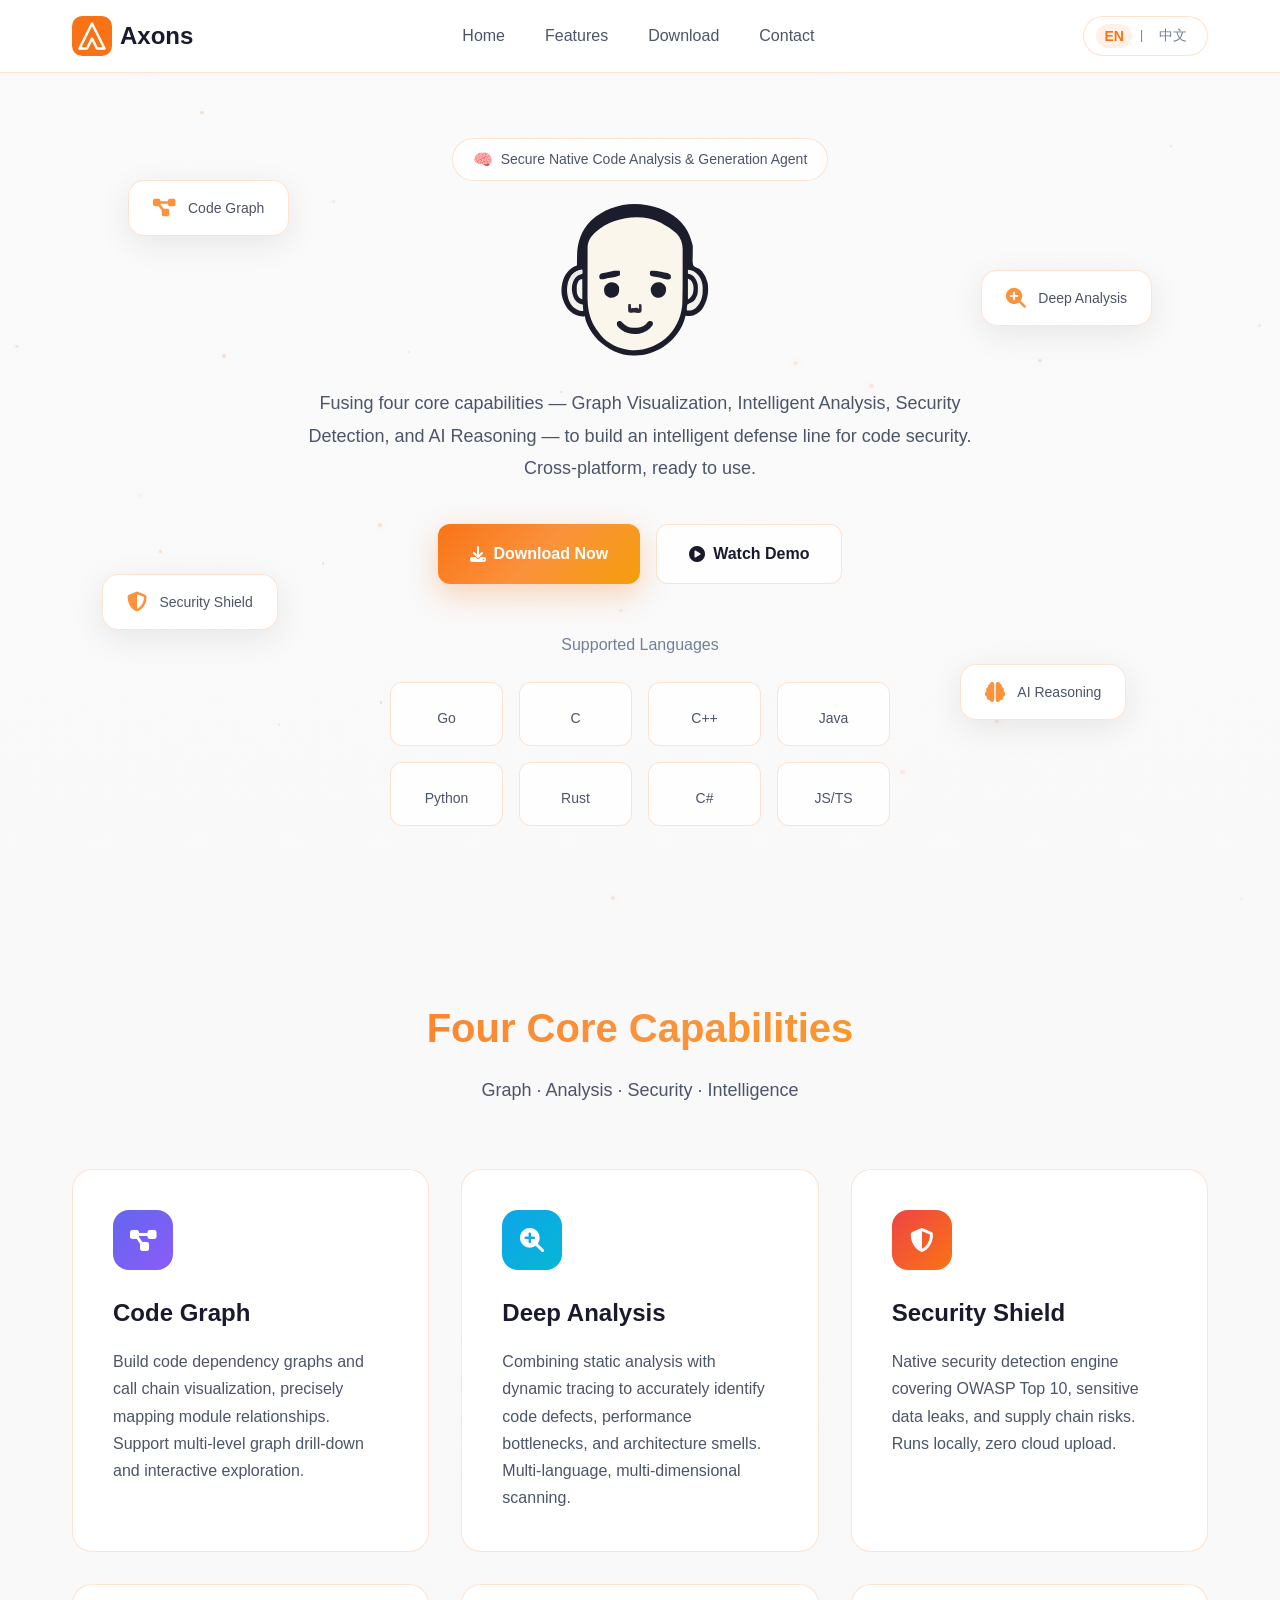
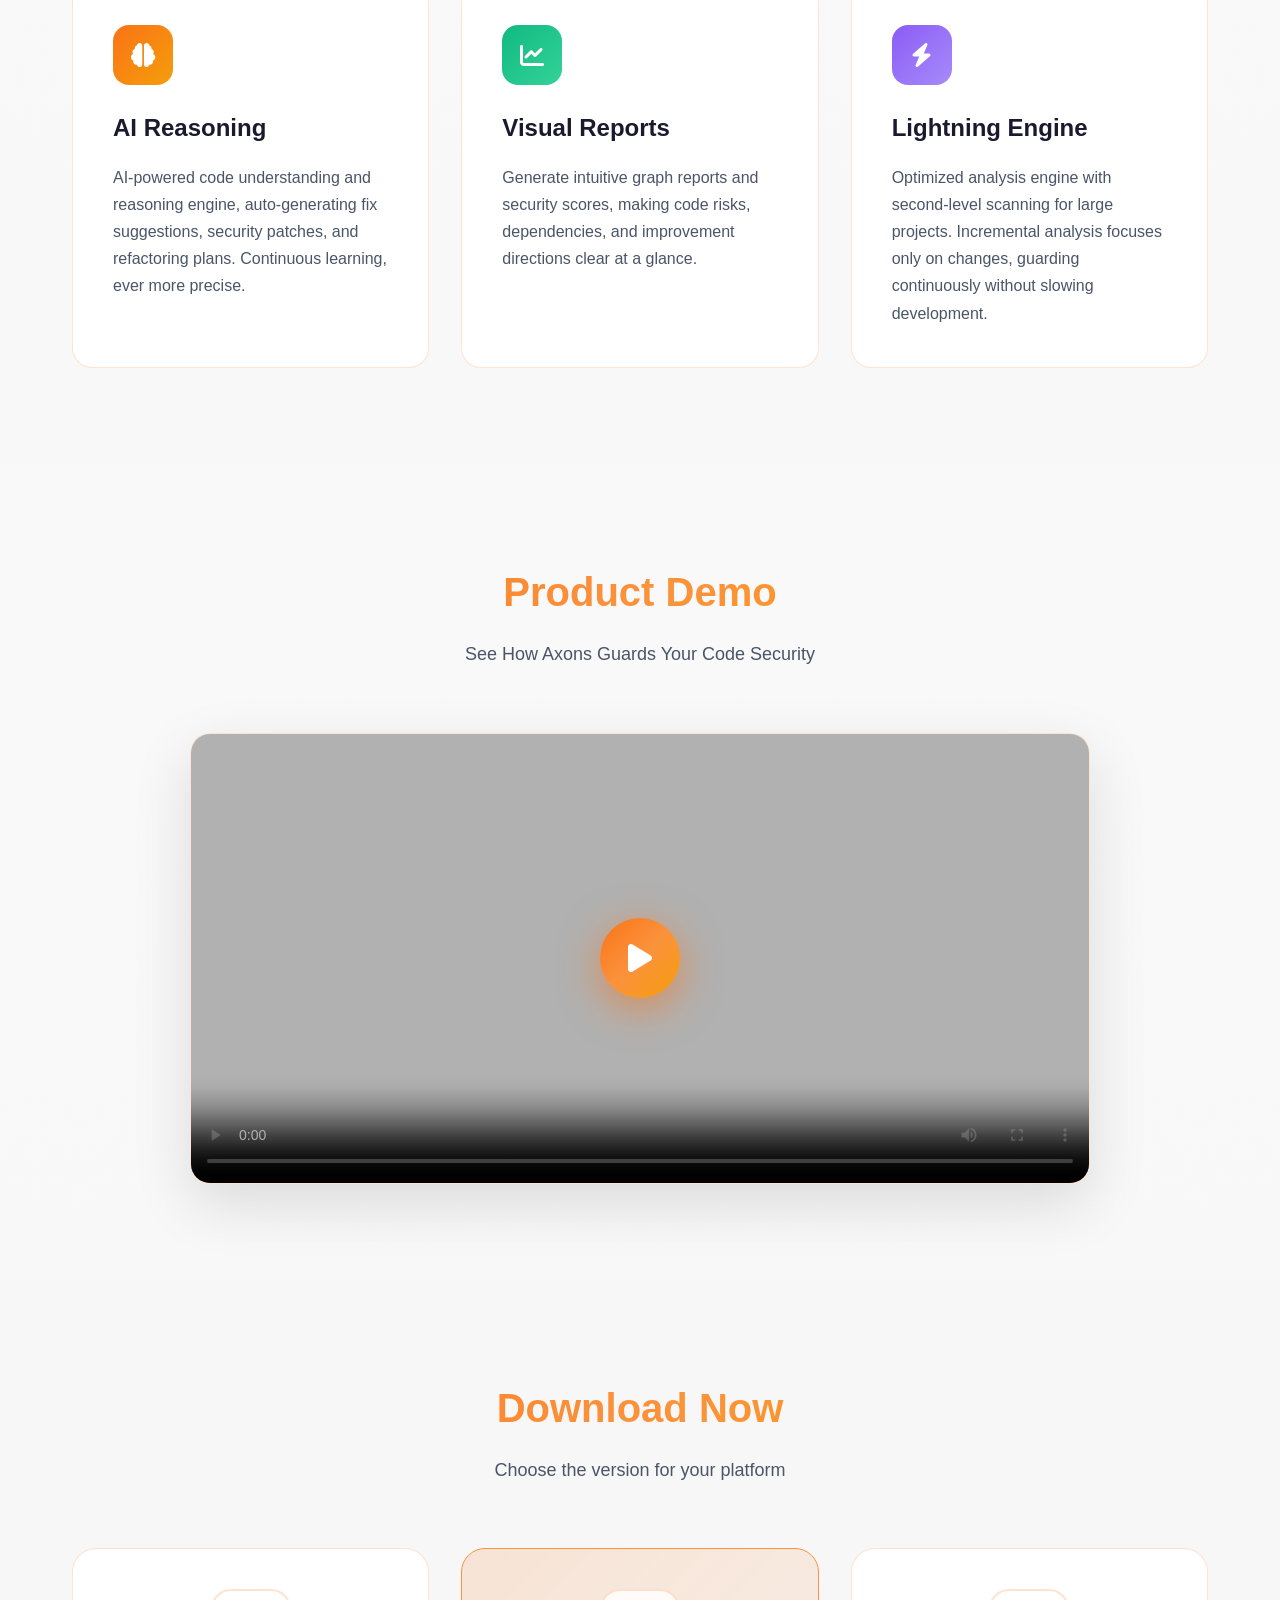
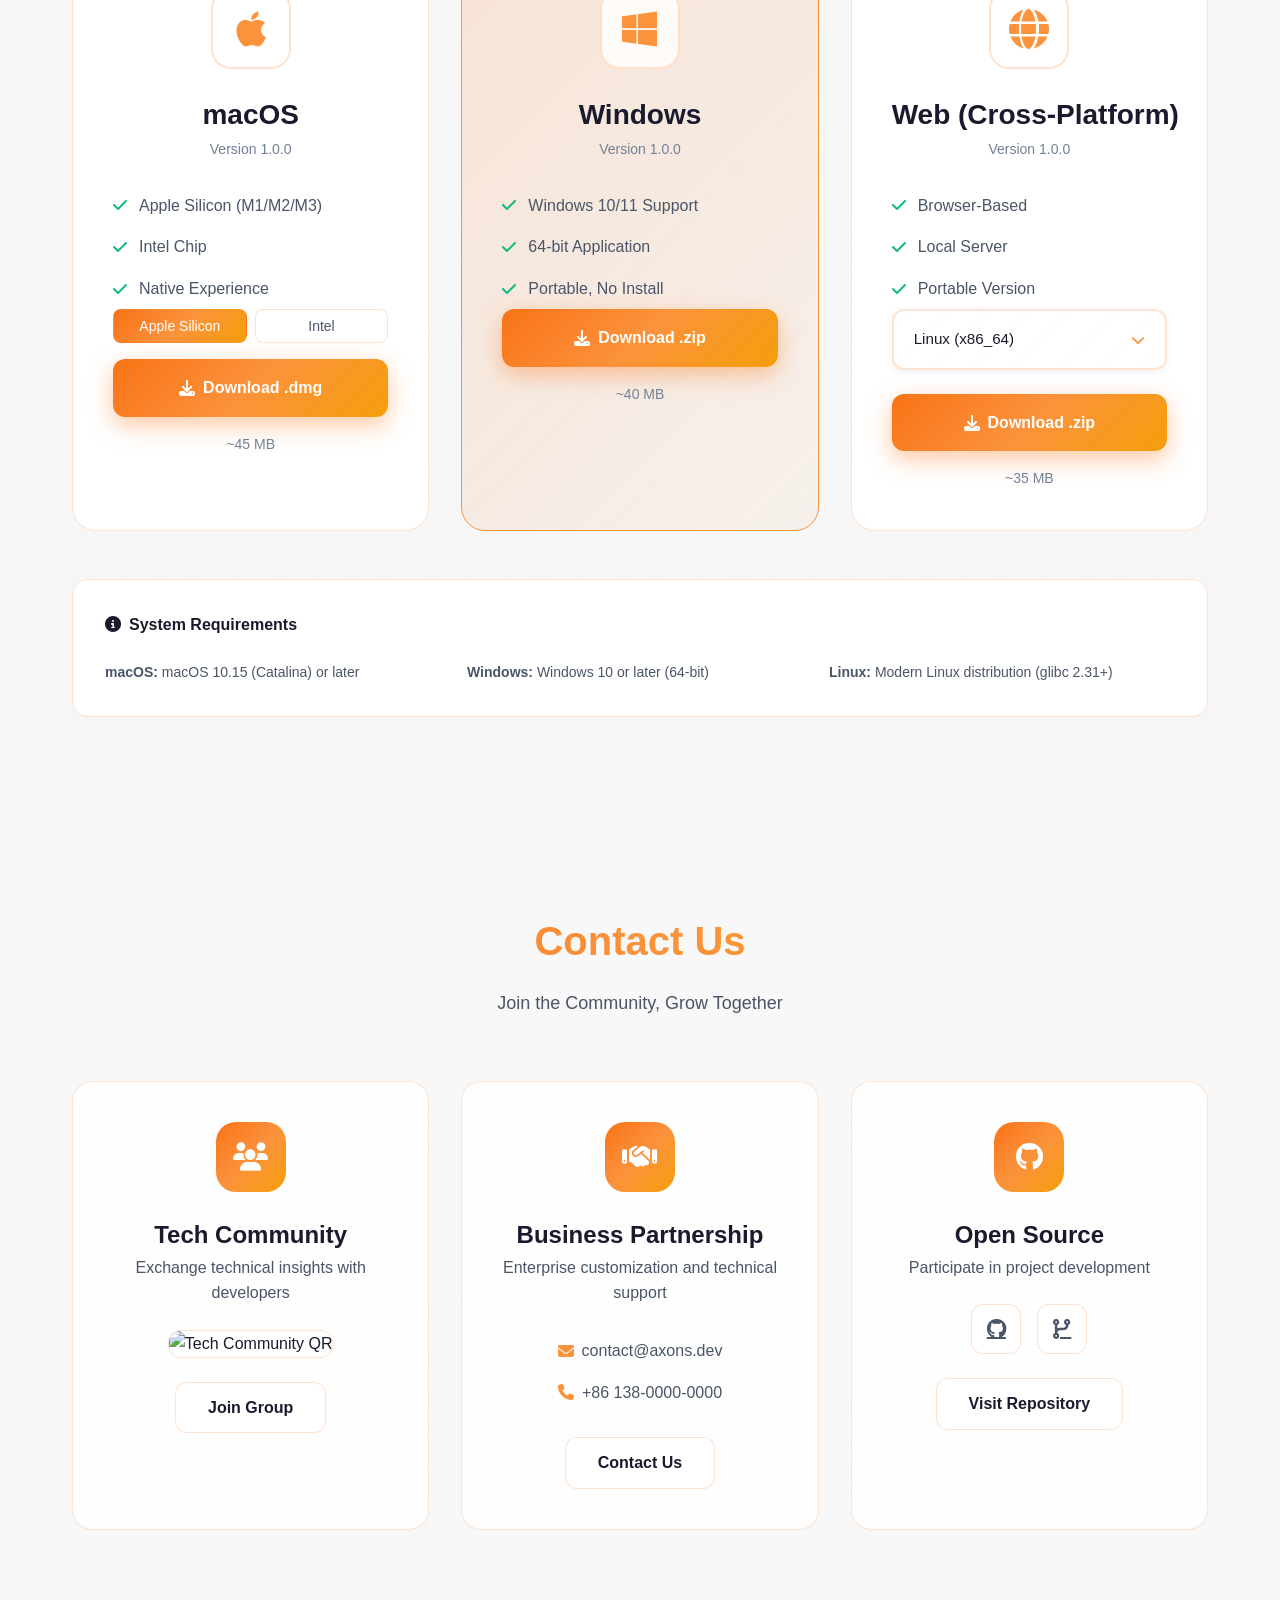
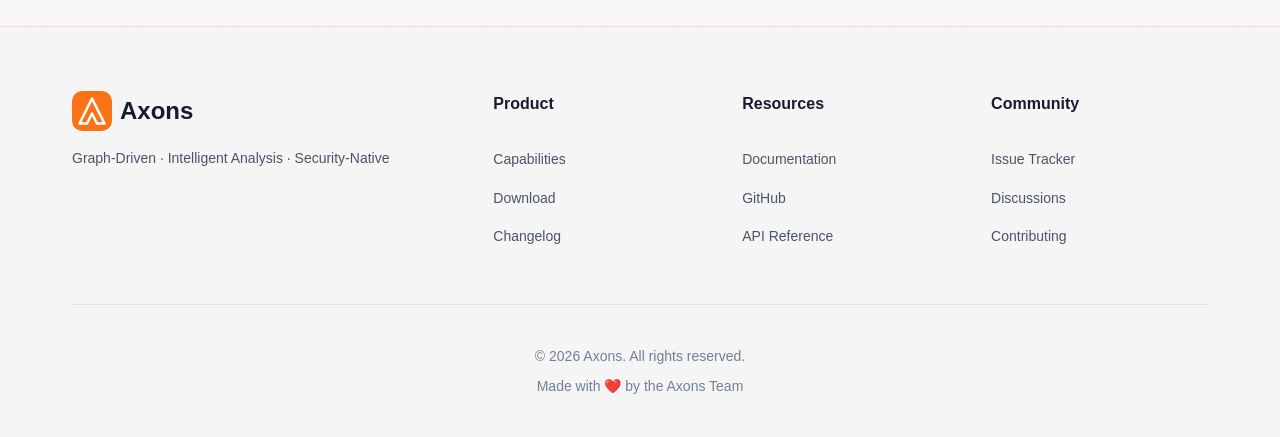
==== index.html @ 898d916c "adapter phone" ====
<!DOCTYPE html>
<html lang="en">

<head>
    <meta charset="UTF-8">
    <meta name="viewport" content="width=device-width, initial-scale=1.0">
    <title>Axons - Secure Native Code Analysis & Generation Agent</title>
    <meta name="description"
        content="基于图谱驱动的安全原生代码分析智能体。融合图谱、分析、安全、智能四大核心能力，守护代码安全。">
    <link rel="stylesheet" href="styles.css">
    <link rel="stylesheet" href="https://cdnjs.cloudflare.com/ajax/libs/font-awesome/6.4.0/css/all.min.css">
    <link rel="stylesheet" href="https://cdn.jsdelivr.net/gh/devicons/devicon@v2.16.0/devicon.min.css">
    <link rel="icon" type="image/svg+xml" href="../public/favicon.svg">
</head>

<body>
    <!-- 背景粒子效果 -->
    <div id="particles-container"></div>

    <!-- 导航栏 -->
    <nav class="navbar">
        <div class="nav-container">
            <div class="logo">
                <img src="public/favicon.svg" alt="Axons Logo" class="logo-img">
                <span class="logo-text">Axons</span>
            </div>
            <ul class="nav-menu">
                <li><a href="#home" data-i18n="nav.home">首页</a></li>
                <li><a href="#features" data-i18n="nav.features">核心能力</a></li>
                <li><a href="#download" data-i18n="nav.download">下载</a></li>
                <li><a href="#contact" data-i18n="nav.contact">联系</a></li>
            </ul>
            <div class="nav-actions">
                <div class="lang-switch">
                    <button class="lang-btn active" data-lang="en">EN</button>
                    <span class="lang-divider">|</span>
                    <button class="lang-btn" data-lang="zh">中文</button>
                </div>
                <div class="hamburger">
                    <span></span>
                    <span></span>
                    <span></span>
                </div>
            </div>
        </div>
    </nav>

    <!-- Hero Section -->
    <section id="home" class="hero">
        <div class="hero-content">
            <div class="hero-badge">
                <span class="badge-icon">🧠</span>
                <span data-i18n="hero.badge">安全原生代码分析与生成智能体</span>
                </div>
                <div class="human-graph-container">
                    <svg id="head-graph-svg" viewBox="300 280 450 350" preserveAspectRatio="xMidYMin meet"
                        xmlns="http://www.w3.org/2000/svg">
                        <path
                            d="M0 0 C337.92 0 675.84 0 1024 0 C1024 337.92 1024 675.84 1024 1024 C686.08 1024 348.16 1024 0 1024 C0 686.08 0 348.16 0 0 Z "
                            fill="none" transform="translate(0,0)" />
                        <path
                            d="M0 0 C1.58 0.27 1.58 0.27 3.19 0.55 C31.54 5.87 59.16 20.1 76.62 43.62 C83.92 54.63 88.93 66.17 92 79 C92.18 79.64 92.36 80.27 92.54 80.93 C93.01 83.06 93.09 84.86 93.03 87.03 C93.01 88.2 93.01 88.2 92.98 89.4 C92.97 90.23 92.95 91.07 92.93 91.93 C92.92 93.71 92.91 95.49 92.91 97.28 C92.9 100.08 92.87 102.88 92.8 105.68 C92.44 114.44 92.44 114.44 94 123 C97.28 126.42 100.52 127.68 105 129 C114.91 135.31 120.92 148.34 123.46 159.48 C126.37 178.41 122.58 197.76 111.26 213.4 C105.22 220.15 96.25 225.4 87.21 226.43 C84.1 226.44 81.09 226.32 78 226 C77.9 226.66 77.8 227.32 77.69 228 C71.94 252.93 53.57 276.01 32.48 289.91 C14.69 300.85 -4.22 307.42 -25.25 307.31 C-26.35 307.31 -27.44 307.3 -28.57 307.3 C-56.91 306.89 -81 294.42 -101.19 275.25 C-109.84 266.22 -116.66 256.4 -122.06 245.12 C-122.62 243.97 -122.62 243.97 -123.18 242.79 C-125.54 237.63 -126.99 232.57 -128 227 C-128.98 227.09 -128.98 227.09 -129.98 227.18 C-140.82 227.71 -149.72 223.87 -157.97 216.93 C-164.95 210.28 -168.81 203.04 -172 194 C-172.32 193.14 -172.64 192.28 -172.97 191.39 C-177.73 176.8 -175.69 159.51 -169.38 145.75 C-163.69 135.25 -155.5 126.83 -144 123 C-143.99 121.97 -143.98 120.94 -143.97 119.87 C-143.93 115.96 -143.87 112.04 -143.79 108.13 C-143.76 106.45 -143.74 104.77 -143.73 103.09 C-143.48 75.46 -135.01 50.72 -115 31 C-84.7 3.36 -40.16 -8.44 0 0 Z "
                            fill="#FAF6EC" transform="translate(540,297)" />
                        <path
                            d="M0 0 C1.58 0.27 1.58 0.27 3.19 0.55 C31.54 5.87 59.16 20.1 76.62 43.62 C83.92 54.63 88.93 66.17 92 79 C92.18 79.64 92.36 80.27 92.54 80.93 C93.01 83.06 93.09 84.86 93.03 87.03 C93.01 88.2 93.01 88.2 92.98 89.4 C92.97 90.23 92.95 91.07 92.93 91.93 C92.92 93.71 92.91 95.49 92.91 97.28 C92.9 100.08 92.87 102.88 92.8 105.68 C92.44 114.44 92.44 114.44 94 123 C97.28 126.42 100.52 127.68 105 129 C114.91 135.31 120.92 148.34 123.46 159.48 C126.37 178.41 122.58 197.76 111.26 213.4 C105.22 220.15 96.25 225.4 87.21 226.43 C84.1 226.44 81.09 226.32 78 226 C77.9 226.66 77.8 227.32 77.69 228 C71.94 252.93 53.57 276.01 32.48 289.91 C14.69 300.85 -4.22 307.42 -25.25 307.31 C-26.35 307.31 -27.44 307.3 -28.57 307.3 C-56.91 306.89 -81 294.42 -101.19 275.25 C-109.84 266.22 -116.66 256.4 -122.06 245.12 C-122.62 243.97 -122.62 243.97 -123.18 242.79 C-125.54 237.63 -126.99 232.57 -128 227 C-128.98 227.09 -128.98 227.09 -129.98 227.18 C-140.82 227.71 -149.72 223.87 -157.97 216.93 C-164.95 210.28 -168.81 203.04 -172 194 C-172.32 193.14 -172.64 192.28 -172.97 191.39 C-177.73 176.8 -175.69 159.51 -169.38 145.75 C-163.69 135.25 -155.5 126.83 -144 123 C-143.99 121.97 -143.98 120.94 -143.97 119.87 C-143.93 115.96 -143.87 112.04 -143.79 108.13 C-143.76 106.45 -143.74 104.77 -143.73 103.09 C-143.48 75.46 -135.01 50.72 -115 31 C-84.7 3.36 -40.16 -8.44 0 0 Z M-105 54 C-105.78 54.66 -106.56 55.33 -107.37 56.01 C-115.33 63.27 -121.56 73.53 -122.13 84.51 C-122.13 85.4 -122.14 86.29 -122.14 87.2 C-122.15 88.23 -122.15 89.26 -122.16 90.31 C-122.16 91.43 -122.16 92.55 -122.16 93.7 C-122.17 94.88 -122.17 96.07 -122.18 97.29 C-122.19 100.53 -122.2 103.77 -122.2 107.02 C-122.2 109.05 -122.21 111.09 -122.21 113.12 C-122.23 119.51 -122.24 125.89 -122.24 132.28 C-122.24 139.61 -122.26 146.94 -122.29 154.27 C-122.31 159.96 -122.32 165.65 -122.32 171.34 C-122.32 174.72 -122.33 178.11 -122.35 181.5 C-122.44 201.86 -121.08 219.13 -113 238 C-112.55 239.06 -112.1 240.12 -111.63 241.21 C-107.84 249.38 -102.65 256.07 -97 263 C-96.5 263.67 -96 264.34 -95.48 265.02 C-82.15 282.18 -57.89 292.94 -37.01 295.78 C-10.92 298.67 14.66 290.16 35 274 C35.98 273.23 35.98 273.23 36.99 272.44 C56.69 256.32 68.65 230.61 71.25 205.57 C71.42 202.89 71.53 200.22 71.61 197.54 C71.65 196.45 71.69 195.37 71.73 194.26 C72.28 175.59 72.19 156.91 72.19 138.24 C72.19 132.53 72.2 126.82 72.22 121.12 C72.23 116.68 72.23 112.24 72.23 107.81 C72.23 105.7 72.23 103.6 72.24 101.49 C72.25 98.56 72.25 95.63 72.24 92.7 C72.25 91.84 72.25 90.99 72.26 90.11 C72.2 77.93 68.36 66.95 60 57.87 C50.93 49.39 40.97 42.72 30 37 C28.72 36.29 28.72 36.29 27.41 35.57 C-13.72 14.62 -71.11 24.41 -105 54 Z "
                            fill="#1C1D2C" transform="translate(540,297)" />
                        <path
                            d="M0 0 C0 2.64 0 5.28 0 8 C-0.59 8.17 -1.18 8.34 -1.79 8.52 C-2.58 8.76 -3.37 9 -4.19 9.25 C-4.96 9.48 -5.74 9.71 -6.54 9.95 C-12.09 12.32 -14.7 15.64 -17.25 21 C-17.75 22.03 -18.25 23.06 -18.77 24.12 C-23.01 34.01 -21.72 45.12 -18.26 55.08 C-15.13 62.32 -11.17 66.74 -4 70 C-2.35 70.33 -0.7 70.66 1 71 C1.5 77.44 1.5 77.44 2 84 C-5.67 84.83 -11.45 81.56 -17.58 77.14 C-27 68.8 -30.37 56.19 -31.2 44.03 C-31.4 31.18 -29.34 20.12 -21 10 C-15.23 4.26 -8.33 0 0 0 Z "
                            fill="#F4F1EC" transform="translate(407,429)" />
                        <path
                            d="M0 0 C9.26 0.34 15.02 4.67 21.31 11.25 C30.44 22.01 31.03 35.5 30 49 C28.4 60.43 24.11 71.6 14.78 78.82 C9.1 82.59 4.61 83.35 -2 83 C-2.36 78.76 -2.34 75.07 -1 71 C1.86 68.94 4.71 67.8 7.98 66.48 C14.41 63.33 17.04 56.69 19.39 50.24 C20.49 46.2 20.47 42.22 20.44 38.06 C20.46 37.22 20.48 36.38 20.5 35.51 C20.49 26.42 17.11 19.32 11.02 12.66 C7.73 9.95 4.11 8.9 0 8 C0 5.36 0 2.72 0 0 Z "
                            fill="#F2F0EB" transform="translate(623,429)" />
                        <path
                            d="M0 0 C1.89 1.57 1.89 1.57 3.69 3.69 C10.08 10.33 15.68 13.17 24.93 13.54 C34.22 13.63 43.3 13.35 50.45 6.73 C51.96 5.14 53.43 3.51 54.83 1.83 C57 0 57 0 60.14 -0.39 C63 0 63 0 65 2 C65.56 4.62 65.56 4.62 65 8 C58.41 17.63 48.96 23.48 37.57 25.68 C25.17 27.21 12.45 26.4 2.11 18.8 C-7.69 10.43 -7.69 10.43 -8.4 4.84 C-8.27 3.91 -8.14 2.97 -8 2 C-4.76 -0.16 -3.76 -0.53 0 0 Z "
                            fill="#1D1E2D" transform="translate(486,534)" />
                        <path
                            d="M0 0 C4.86 2.3 7.63 5.18 10 10 C10.9 15.64 10.26 20.22 7 25 C3.28 28.75 0.09 30.8 -5.25 31.31 C-9.74 30.94 -12.52 29.83 -16 27 C-20.1 21.71 -21.57 17.7 -21 11 C-16.09 1.55 -10.4 -1.66 0 0 Z "
                            fill="#1D1F2D" transform="translate(568,455)" />
                        <path
                            d="M0 0 C3.92 2.06 6.4 4.13 7.9 8.28 C8.57 14.46 8.69 20.09 4.9 25.28 C-0.38 29.35 -4.42 30.93 -11.1 30.28 C-15.33 28.48 -18.35 26.28 -21.1 22.59 C-22.73 17.21 -23.55 12.09 -20.89 6.93 C-15.63 -0.4 -8.88 -3.05 0 0 Z "
                            fill="#1C1D2C" transform="translate(474.1015625,455.72265625)" />
                        <path
                            d="M0 0 C5.53 0.06 10.75 0.86 16.16 1.92 C17.04 2.08 17.92 2.24 18.83 2.4 C32.43 5.01 32.43 5.01 36.6 9.17 C36.86 12.23 37.03 14.38 35.54 17.11 C30.01 20.14 19.29 15.44 13.51 13.99 C9.19 12.93 5 12.04 0.57 11.62 C-3.4 11.17 -3.4 11.17 -5.53 9.48 C-6.7 6.38 -6.25 4.34 -5.4 1.17 C-3.81 -0.42 -2.2 0.01 0 0 Z "
                            fill="#1F202E" transform="translate(551.40234375,430.828125)" />
                        <path
                            d="M0 0 C0.85 -0 1.7 -0.01 2.58 -0.01 C4.75 0.12 4.75 0.12 6.75 1.12 C6.75 3.76 6.75 6.4 6.75 9.12 C1.27 11.77 -3.74 12.89 -9.75 13.69 C-16.5 14.6 -16.5 14.6 -23.11 16.2 C-26.66 17.24 -29.57 17.41 -33.25 17.12 C-35.25 15.12 -35.25 15.12 -35.56 12.19 C-35.25 9.12 -35.25 9.12 -34.02 7.52 C-31.89 5.84 -30.22 5.37 -27.57 4.77 C-26.66 4.56 -25.75 4.35 -24.81 4.13 C-23.87 3.92 -22.92 3.72 -21.94 3.5 C-21 3.28 -20.06 3.07 -19.1 2.84 C-12.74 1.39 -6.55 -0.02 0 0 Z "
                            fill="#1C1D2C" transform="translate(477.25,430.875)" />
                        <path
                            d="M0 0 C0 13.53 0 27.06 0 41 C-4.63 39.84 -6.49 37.86 -9 34 C-11.37 29.47 -11.37 25.19 -11.38 20.19 C-11.41 19.03 -11.41 19.03 -11.45 17.86 C-11.48 12.1 -10.16 7.83 -7 3 C-4.37 0.45 -3.69 0 0 0 Z "
                            fill="#F4F2ED" transform="translate(407,448)" />
                        <path
                            d="M0 0 C5.64 2.26 5.64 2.26 7.75 5.94 C8.16 6.63 8.56 7.32 8.98 8.03 C12.35 14.57 11.93 22.94 10.32 29.97 C8.3 35.53 5.92 38.72 1 42 C0.67 42 0.34 42 0 42 C0 28.14 0 14.28 0 0 Z "
                            fill="#F3F1EB" transform="translate(623,447)" />
                        <path
                            d="M0 0 C1.32 0 2.64 0 4 0 C4.33 2.97 4.66 5.94 5 9 C5.66 8.67 6.32 8.34 7 8 C8.81 7.88 10.62 7.82 12.44 7.81 C13.41 7.8 14.37 7.78 15.37 7.77 C18 8 18 8 21 10 C21 6.7 21 3.4 21 0 C23.48 0.5 23.48 0.5 26 1 C26.08 3.27 26.14 5.54 26.19 7.81 C26.24 9.71 26.24 9.71 26.29 11.64 C26 15 26 15 24.91 16.97 C21.95 18.57 19.55 18 16.25 17.62 C10.51 17.02 10.51 17.02 4.81 17.62 C2 18 2 18 0.34 16.97 C-1.69 13.99 -1.32 11.43 -1.25 7.88 C-1.23 6.61 -1.22 5.35 -1.2 4.05 C-1 1 -1 1 0 0 Z "
                            fill="#2A2935" transform="translate(502,499)" />
                        <path
                            d="M0 0 C0 2.64 0 5.28 0 8 C-0.59 8.17 -1.18 8.34 -1.79 8.52 C-8.37 10.53 -12.76 12.63 -16.31 18.75 C-16.87 19.82 -17.43 20.89 -18 22 C-18.66 22 -19.32 22 -20 22 C-20.33 21.34 -20.66 20.68 -21 20 C-23.53 19.34 -23.53 19.34 -26 19 C-23.83 11.83 -18.45 6.54 -12 3 C-7.99 1.4 -4.34 0 0 0 Z "
                            fill="#EBE8E5" transform="translate(407,429)" />
                
                    </svg>
                </div>
            <p class="hero-description" data-i18n="hero.description">
                融合图谱可视化、智能分析引擎、安全检测与AI推理四大核心能力，
                构建代码安全的智能防线。跨平台支持，开箱即用。
            </p>
            <div class="hero-buttons">
                <a href="#download" class="btn btn-primary">
                    <i class="fas fa-download"></i>
                    <span data-i18n="hero.download">立即下载</span>
                </a>
                <a href="#demo" class="btn btn-secondary">
                    <i class="fas fa-play-circle"></i>
                    <span data-i18n="hero.demo">观看演示</span>
                </a>
            </div>
            <div class="language-support">
                <h3 class="support-title" data-i18n="languages.title">支持的编程语言</h3>
                <div class="language-grid">
                    <div class="language-item">
                        <i class="devicon-go-plain colored"></i>
                        <span>Go</span>
                    </div>
                    <div class="language-item">
                        <i class="devicon-c-plain colored"></i>
                        <span>C</span>
                    </div>
                    <div class="language-item">
                        <i class="devicon-cplusplus-plain colored"></i>
                        <span>C++</span>
                    </div>
                    <div class="language-item">
                        <i class="devicon-java-plain colored"></i>
                        <span>Java</span>
                    </div>
                    <div class="language-item">
                        <i class="devicon-python-plain colored"></i>
                        <span>Python</span>
                    </div>
                    <div class="language-item">
                        <i class="devicon-rust-plain colored"></i>
                        <span>Rust</span>
                    </div>
                    <div class="language-item">
                        <i class="devicon-csharp-plain colored"></i>
                        <span>C#</span>
                    </div>
                    <div class="language-item">
                        <i class="devicon-javascript-plain colored"></i>
                        <span>JS/TS</span>
                    </div>
                </div>
            </div>
        </div>
        <div class="hero-visual">
            <div class="floating-card card-1">
                <i class="fas fa-project-diagram"></i>
                <span data-i18n="floating.graph">代码图谱</span>
            </div>
            <div class="floating-card card-2">
                <i class="fas fa-search-plus"></i>
                <span data-i18n="floating.analysis">深度分析</span>
            </div>
            <div class="floating-card card-3">
                <i class="fas fa-shield-alt"></i>
                <span data-i18n="floating.security">安全防护</span>
            </div>
            <div class="floating-card card-4">
                <i class="fas fa-brain"></i>
                <span data-i18n="floating.intelligence">智能推理</span>
            </div>
        </div>
    </section>

    <!-- Features Section -->
    <section id="features" class="features">
        <div class="container">
            <div class="section-header">
                <h2 class="section-title" data-i18n="features.title">四大核心能力</h2>
                <p class="section-subtitle" data-i18n="features.subtitle">图谱 · 分析 · 安全 · 智能</p>
            </div>
            <div class="features-grid">
                <div class="feature-card feature-graph">
                    <div class="feature-icon">
                        <i class="fas fa-project-diagram"></i>
                    </div>
                    <h3 data-i18n="features.graph.title">代码图谱</h3>
                    <p data-i18n="features.graph.desc">构建代码依赖图谱与调用链可视化，精准映射模块关系，让代码架构一目了然。支持多层级图谱钻取与交互式探索。</p>
                </div>
                <div class="feature-card feature-analysis">
                    <div class="feature-icon">
                        <i class="fas fa-search-plus"></i>
                    </div>
                    <h3 data-i18n="features.analysis.title">深度分析</h3>
                    <p data-i18n="features.analysis.desc">静态分析与动态追踪相结合，精准识别代码缺陷、性能瓶颈和架构异味。支持多语言、多维度全面扫描。</p>
                </div>
                <div class="feature-card feature-security">
                    <div class="feature-icon">
                        <i class="fas fa-shield-alt"></i>
                    </div>
                    <h3 data-i18n="features.security.title">安全防护</h3>
                    <p data-i18n="features.security.desc">原生安全检测引擎，覆盖OWASP Top 10漏洞模式、敏感数据泄露、供应链风险。本地运行，代码零上云。</p>
                </div>
                <div class="feature-card feature-intelligence">
                    <div class="feature-icon">
                        <i class="fas fa-brain"></i>
                    </div>
                    <h3 data-i18n="features.intelligence.title">智能推理</h3>
                    <p data-i18n="features.intelligence.desc">AI驱动的代码理解与推理引擎，自动生成修复建议、安全补丁和重构方案。持续学习，越用越精准。</p>
                </div>
                <div class="feature-card feature-visual">
                    <div class="feature-icon">
                        <i class="fas fa-chart-line"></i>
                    </div>
                    <h3 data-i18n="features.visual.title">可视化报告</h3>
                    <p data-i18n="features.visual.desc">生成直观的图谱报告和安全评分，让代码风险、依赖关系和改进方向一目了然。</p>
                </div>
                <div class="feature-card feature-fast">
                    <div class="feature-icon">
                        <i class="fas fa-bolt"></i>
                    </div>
                    <h3 data-i18n="features.fast.title">极速引擎</h3>
                    <p data-i18n="features.fast.desc">优化分析引擎，大型项目秒级扫描。增量分析只关注变更，持续守护不影响开发节奏。</p>
                </div>
            </div>
        </div>
    </section>

    <!-- Demo Video Section -->
    <section id="demo" class="demo-section">
        <div class="container">
            <div class="section-header">
                <h2 class="section-title" data-i18n="demo.title">Product Demo</h2>
                <p class="section-subtitle" data-i18n="demo.subtitle">See How Axons Boosts Your Development Efficiency
                </p>
            </div>
            <div class="video-container">
                <div class="video-wrapper">
                    <video id="demo-video" controls poster="video-poster.png">
                        <source src="https://github.com/mengshi02/axons/releases/download/v1.0.0/axons-demo.mp4"
                            type="video/mp4">
                        Your browser does not support video playback.
                    </video>
                    <div class="video-overlay">
                        <button class="play-button" id="play-btn">
                            <i class="fas fa-play"></i>
                        </button>
                    </div>
                </div>
            </div>
        </div>
    </section>

    <!-- Download Section -->
    <section id="download" class="download-section">
        <div class="container">
            <div class="section-header">
                <h2 class="section-title" data-i18n="download.title">Download Now</h2>
                <p class="section-subtitle" data-i18n="download.subtitle">Choose the version for your platform</p>
            </div>
            <div class="download-cards">
                <!-- macOS -->
                <div class="download-card" data-platform="mac">
                    <div class="card-glow"></div>
                    <div class="download-icon">
                        <i class="fab fa-apple"></i>
                    </div>
                    <h3>macOS</h3>
                    <p class="version-info" data-i18n="download.version">Version 1.0.0</p>
                    <ul class="features-list">
                        <li><i class="fas fa-check"></i> <span data-i18n="download.mac.silicon">Apple Silicon (M1/M2/M3)</span></li>
                        <li><i class="fas fa-check"></i> <span data-i18n="download.mac.intel">Intel Chip</span></li>
                        <li><i class="fas fa-check"></i> <span data-i18n="download.mac.native">Native Experience</span></li>
                    </ul>
                    <div class="arch-selector">
                        <button class="arch-btn active" data-arch="arm64">Apple Silicon</button>
                        <button class="arch-btn" data-arch="amd64">Intel</button>
                    </div>
                    <a href="https://github.com/mengshi02/axons/releases/download/v1.0.0/axons-macos-arm64.dmg"
                        class="download-btn" id="download-mac">
                        <i class="fas fa-download"></i>
                        <span data-i18n="download.dmg">Download .dmg</span>
                    </a>
                    <p class="file-size">~45 MB</p>
                </div>

                <!-- Windows -->
                <div class="download-card featured" data-platform="windows">
                    <div class="card-glow"></div>
                    <div class="download-icon">
                        <i class="fab fa-windows"></i>
                    </div>
                    <h3>Windows</h3>
                    <p class="version-info" data-i18n="download.version">Version 1.0.0</p>
                    <ul class="features-list">
                        <li><i class="fas fa-check"></i> <span data-i18n="download.windows.support">Windows 10/11
                                Support</span></li>
                        <li><i class="fas fa-check"></i> <span data-i18n="download.windows.bit">64-bit
                                Application</span></li>
                        <li><i class="fas fa-check"></i> <span data-i18n="download.windows.portable">Portable, No
                                Install</span></li>
                    </ul>
                    <a href="https://github.com/mengshi02/axons/releases/download/v1.0.0/axons-windows-amd64.zip"
                        class="download-btn" id="download-windows">
                        <i class="fas fa-download"></i>
                        <span data-i18n="download.zip">Download .zip</span>
                    </a>
                    <p class="file-size">~40 MB</p>
                </div>

                <!-- Web -->
                <div class="download-card" data-platform="web">
                    <div class="card-glow"></div>
                    <div class="download-icon">
                        <i class="fas fa-globe"></i>
                    </div>
                    <h3>Web (Cross-Platform)</h3>
                    <p class="version-info" data-i18n="download.version">Version 1.0.0</p>
                    <ul class="features-list">
                        <li><i class="fas fa-check"></i> <span data-i18n="download.web.browser">Browser-Based</span>
                        </li>
                        <li><i class="fas fa-check"></i> <span data-i18n="download.web.server">Local Server</span></li>
                        <li><i class="fas fa-check"></i> <span data-i18n="download.web.portable">Portable Version</span>
                        </li>
                    </ul>
                    <div class="arch-selector web-selector">
                        <div class="custom-select-wrapper">
                            <div class="custom-select-trigger" id="web-select-trigger">
                                <span class="select-text">Linux (x86_64)</span>
                                <i class="fas fa-chevron-down"></i>
                            </div>
                            <div class="custom-options" id="web-custom-options">
                                <div class="custom-option selected" data-value="linux-amd64">
                                    <i class="fab fa-linux"></i>
                                    <span>Linux (x86_64)</span>
                                </div>
                                <div class="custom-option" data-value="linux-arm64">
                                    <i class="fab fa-linux"></i>
                                    <span>Linux (ARM64)</span>
                                </div>
                                <div class="custom-option" data-value="darwin-amd64">
                                    <i class="fab fa-apple"></i>
                                    <span>macOS (Intel)</span>
                                </div>
                                <div class="custom-option" data-value="darwin-arm64">
                                    <i class="fab fa-apple"></i>
                                    <span>macOS (Apple Silicon)</span>
                                </div>
                                <div class="custom-option" data-value="windows-amd64">
                                    <i class="fab fa-windows"></i>
                                    <span>Windows (x86_64)</span>
                                </div>
                                <div class="custom-option" data-value="windows-arm64">
                                    <i class="fab fa-windows"></i>
                                    <span>Windows (ARM64)</span>
                                </div>
                            </div>
                        </div>
                        <select class="arch-select-hidden" id="web-arch-select" style="display: none;">
                            <option value="linux-amd64">Linux (x86_64)</option>
                            <option value="linux-arm64">Linux (ARM64)</option>
                            <option value="darwin-amd64">macOS (Intel)</option>
                            <option value="darwin-arm64">macOS (Apple Silicon)</option>
                            <option value="windows-amd64">Windows (x86_64)</option>
                            <option value="windows-arm64">Windows (ARM64)</option>
                        </select>
                    </div>
                    <a href="https://github.com/mengshi02/axons/releases/download/v1.0.0/axons-web-linux-amd64.zip"
                        class="download-btn" id="download-web">
                        <i class="fas fa-download"></i>
                        <span data-i18n="download.zip">Download .zip</span>
                    </a>
                    <p class="file-size">~35 MB</p>
                </div>
            </div>

            <div class="system-requirements">
                <h4><i class="fas fa-info-circle"></i> <span data-i18n="requirements.title">System Requirements</span>
                </h4>
                <div class="requirements-grid">
                    <div class="requirement-item">
                        <strong>macOS:</strong> <span data-i18n="requirements.mac">macOS 10.15 (Catalina) or
                            later</span>
                    </div>
                    <div class="requirement-item">
                        <strong>Windows:</strong> <span data-i18n="requirements.windows">Windows 10 or later
                            (64-bit)</span>
                    </div>
                    <div class="requirement-item">
                        <strong>Linux:</strong> <span data-i18n="requirements.linux">Modern Linux distribution
                            (glibc 2.31+)</span>
                    </div>
                </div>
            </div>
        </div>
    </section>

    <!-- Contact Section -->
    <section id="contact" class="contact-section">
        <div class="container">
            <div class="section-header">
                <h2 class="section-title" data-i18n="contact.title">Contact Us</h2>
                <p class="section-subtitle" data-i18n="contact.subtitle">Join the Community, Grow Together</p>
            </div>
            <div class="contact-grid">
                <div class="contact-card">
                    <div class="contact-icon">
                        <i class="fas fa-users"></i>
                    </div>
                    <h3 data-i18n="contact.tech.title">Tech Community</h3>
                    <p data-i18n="contact.tech.desc">Exchange technical insights with developers</p>
                    <div class="qr-code">
                        <img src="https://api.qrserver.com/v1/create-qr-code/?size=150x150&data=https://github.com/mengshi02/axons"
                            alt="Tech Community QR">
                    </div>
                    <a href="#" class="contact-link" data-i18n="contact.tech.join">Join Group</a>
                </div>
                <div class="contact-card">
                    <div class="contact-icon">
                        <i class="fas fa-handshake"></i>
                    </div>
                    <h3 data-i18n="contact.business.title">Business Partnership</h3>
                    <p data-i18n="contact.business.desc">Enterprise customization and technical support</p>
                    <div class="contact-info">
                        <p><i class="fas fa-envelope"></i> contact@axons.dev</p>
                        <p><i class="fas fa-phone"></i> +86 138-0000-0000</p>
                    </div>
                    <a href="mailto:contact@axons.dev" class="contact-link" data-i18n="contact.business.reach">Contact
                        Us</a>
                </div>
                <div class="contact-card">
                    <div class="contact-icon">
                        <i class="fab fa-github"></i>
                    </div>
                    <h3 data-i18n="contact.opensource.title">Open Source</h3>
                    <p data-i18n="contact.opensource.desc">Participate in project development</p>
                    <div class="social-links">
                        <a href="https://github.com/mengshi02/axons" target="_blank" title="GitHub">
                            <i class="fab fa-github"></i>
                        </a>
                        <a href="https://gitee.com/mengshi02/axons" target="_blank" title="Gitee">
                            <i class="fas fa-code-branch"></i>
                        </a>
                    </div>
                    <a href="https://github.com/mengshi02/axons" target="_blank" class="contact-link"
                        data-i18n="contact.opensource.repo">Visit Repository</a>
                </div>
            </div>
        </div>
    </section>

    <!-- Footer -->
    <footer class="footer">
        <div class="container">
            <div class="footer-content">
                <div class="footer-brand">
                    <div class="logo">
                        <img src="public/favicon.svg" alt="Axons Logo" class="logo-img">
                        <span class="logo-text">Axons</span>
                    </div>
                    <p data-i18n="footer.tagline">图谱驱动 · 智能分析 · 安全原生</p>
                </div>
                <div class="footer-links">
                    <div class="footer-column">
                        <h4 data-i18n="footer.product">Product</h4>
                        <a href="#features" data-i18n="footer.features">Features</a>
                        <a href="#download" data-i18n="footer.download">Download</a>
                        <a href="#" data-i18n="footer.changelog">Changelog</a>
                    </div>
                    <div class="footer-column">
                        <h4 data-i18n="footer.resources">Resources</h4>
                        <a href="https://github.com/mengshi02/axons/blob/main/docs/api.md"
                            data-i18n="footer.docs">Documentation</a>
                        <a href="https://github.com/mengshi02/axons">GitHub</a>
                        <a href="#" data-i18n="footer.api">API Reference</a>
                    </div>
                    <div class="footer-column">
                        <h4 data-i18n="footer.community">Community</h4>
                        <a href="https://github.com/mengshi02/axons/issues" data-i18n="footer.issues">Issue Tracker</a>
                        <a href="https://github.com/mengshi02/axons/discussions"
                            data-i18n="footer.discussions">Discussions</a>
                        <a href="https://github.com/mengshi02/axons/blob/main/CONTRIBUTING.md"
                            data-i18n="footer.contributing">Contributing</a>
                    </div>
                </div>
            </div>
            <div class="footer-bottom">
                <p>&copy; 2026 Axons. All rights reserved.</p>
                <p>Made with ❤️ by the Axons Team</p>
            </div>
        </div>
    </footer>

    <script src="script.js"></script>
</body>

</html>
---- styles.css ----
/* ==================== 全局样式 ==================== */
:root {
    --primary-color: #F97316;
    --primary-dark: #EA580C;
    --primary-light: #FB923C;
    --primary-lighter: #FDBA74;
    --secondary-color: #F59E0B;
    --accent-color: #EF4444;
    --success-color: #10B981;
    --danger-color: #DC2626;

    --bg-dark: #FAFAFA;
    --bg-darker: #F5F5F5;
    --bg-card: rgba(255, 255, 255, 0.95);
    --bg-glass: rgba(255, 255, 255, 0.8);

    --text-primary: #1A1A2E;
    --text-secondary: #4A5568;
    --text-muted: #718096;

    --border-color: rgba(249, 115, 22, 0.2);
    --shadow-color: rgba(0, 0, 0, 0.08);

    --gradient-primary: linear-gradient(135deg, #F97316 0%, #FB923C 50%, #F59E0B 100%);
    --gradient-accent: linear-gradient(135deg, #F97316 0%, #EF4444 100%);
    --gradient-bg: linear-gradient(180deg, #FAFAFA 0%, #F5F5F5 100%);
    --gradient-glow: radial-gradient(circle at center, rgba(249, 115, 22, 0.08) 0%, transparent 70%);

    --font-family: -apple-system, BlinkMacSystemFont, 'Segoe UI', 'PingFang SC', 'Hiragino Sans GB', 'Microsoft YaHei', sans-serif;
    --transition-base: all 0.3s cubic-bezier(0.4, 0, 0.2, 1);
}

* {
    margin: 0;
    padding: 0;
    box-sizing: border-box;
}

html {
    scroll-behavior: smooth;
    font-size: 16px;
}

body {
    font-family: var(--font-family);
    background: var(--gradient-bg);
    color: var(--text-primary);
    line-height: 1.6;
    overflow-x: hidden;
    position: relative;
}

.container {
    max-width: 1200px;
    margin: 0 auto;
    padding: 0 2rem;
}

/* ==================== 人像图谱容器 ==================== */
.human-graph-container {
    width: 220px;
    height: 190px;
    margin: 1rem auto 0;
    position: relative;
    z-index: 10;
}

#head-graph-svg {
    width: 100%;
    height: 100%;
    display: block;
}


/* ==================== 四大要素支柱 ==================== */
.four-pillars {
    display: flex;
    justify-content: center;
    gap: 2rem;
    margin-bottom: 2.5rem;
    flex-wrap: wrap;
}

.pillar-item {
    display: flex;
    flex-direction: column;
    align-items: center;
    gap: 0.5rem;
    padding: 1rem 1.5rem;
    background: var(--bg-glass);
    border: 1px solid var(--border-color);
    border-radius: 16px;
    backdrop-filter: blur(10px);
    transition: var(--transition-base);
    cursor: default;
}

.pillar-item:hover {
    transform: translateY(-5px);
    border-color: var(--primary-light);
    box-shadow: 0 8px 24px rgba(249, 115, 22, 0.25);
}

.pillar-icon {
    width: 48px;
    height: 48px;
    background: var(--gradient-primary);
    border-radius: 12px;
    display: flex;
    align-items: center;
    justify-content: center;
    font-size: 1.25rem;
    color: white;
    transition: var(--transition-base);
}

.pillar-item:hover .pillar-icon {
    transform: scale(1.15);
    box-shadow: 0 4px 16px rgba(249, 115, 22, 0.4);
}

.pillar-item span {
    font-size: 0.9rem;
    font-weight: 600;
    color: var(--text-primary);
}

/* 四大要素特色卡片渐变 */
.feature-graph .feature-icon {
    background: linear-gradient(135deg, #6366F1 0%, #8B5CF6 100%);
}

.feature-analysis .feature-icon {
    background: linear-gradient(135deg, #0EA5E9 0%, #06B6D4 100%);
}

.feature-security .feature-icon {
    background: linear-gradient(135deg, #EF4444 0%, #F97316 100%);
}

.feature-intelligence .feature-icon {
    background: linear-gradient(135deg, #F97316 0%, #F59E0B 100%);
}

.feature-visual .feature-icon {
    background: linear-gradient(135deg, #10B981 0%, #34D399 100%);
}

.feature-fast .feature-icon {
    background: linear-gradient(135deg, #8B5CF6 0%, #A78BFA 100%);
}
/* ==================== 粒子背景 ==================== */
#particles-container {
    position: fixed;
    top: 0;
    left: 0;
    width: 100%;
    height: 100%;
    z-index: 0;
    pointer-events: none;
}

.particle {
    position: absolute;
    width: 4px;
    height: 4px;
    background: rgba(249, 115, 22, 0.3);
    border-radius: 50%;
    opacity: 0.6;
    animation: float 15s infinite ease-in-out;
    box-shadow: 0 0 10px rgba(249, 115, 22, 0.2);
}

@keyframes float {

    0%,
    100% {
        transform: translateY(0) translateX(0);
    }

    25% {
        transform: translateY(-30px) translateX(20px);
    }

    50% {
        transform: translateY(-15px) translateX(-15px);
    }

    75% {
        transform: translateY(-25px) translateX(10px);
    }
}

/* ==================== 导航栏 ==================== */
.navbar {
    position: fixed;
    top: 0;
    left: 0;
    right: 0;
    z-index: 1000;
    padding: 1rem 0;
    background: rgba(255, 255, 255, 0.9);
    backdrop-filter: blur(20px);
    border-bottom: 1px solid var(--border-color);
    transition: var(--transition-base);
}

.navbar.scrolled {
    padding: 0.5rem 0;
    background: rgba(255, 255, 255, 0.98);
    box-shadow: 0 4px 20px var(--shadow-color);
}

.nav-container {
    max-width: 1200px;
    margin: 0 auto;
    padding: 0 2rem;
    display: flex;
    justify-content: space-between;
    align-items: center;
}

.logo {
    display: flex;
    align-items: center;
    gap: 0.5rem;
    font-size: 1.5rem;
    font-weight: 700;
    color: var(--text-primary);
    text-decoration: none;
}

.logo-img {
    width: 40px;
    height: 40px;
    border-radius: 8px;
    transition: var(--transition-base);
}

.logo-img:hover {
    transform: rotate(360deg) scale(1.1);
}

.nav-menu {
    display: flex;
    list-style: none;
    gap: 2.5rem;
}

.nav-menu a {
    color: var(--text-secondary);
    text-decoration: none;
    font-weight: 500;
    position: relative;
    padding: 0.5rem 0;
    transition: var(--transition-base);
}

.nav-menu a::after {
    content: '';
    position: absolute;
    bottom: 0;
    left: 0;
    width: 0;
    height: 2px;
    background: var(--gradient-primary);
    transition: var(--transition-base);
}

.nav-menu a:hover {
    color: var(--text-primary);
}

.nav-menu a:hover::after {
    width: 100%;
}

.hamburger {
    display: none;
    flex-direction: column;
    gap: 6px;
    cursor: pointer;
}

.hamburger span {
    width: 25px;
    height: 2px;
    background: var(--text-primary);
    transition: var(--transition-base);
}

/* Language Switch */
.nav-actions {
    display: flex;
    align-items: center;
    gap: 1.5rem;
}

.lang-switch {
    display: flex;
    align-items: center;
    gap: 0.5rem;
    background: var(--bg-glass);
    border: 1px solid var(--border-color);
    border-radius: 20px;
    padding: 0.35rem 0.75rem;
    backdrop-filter: blur(10px);
}

.lang-btn {
    background: none;
    border: none;
    color: var(--text-muted);
    font-size: 0.875rem;
    font-weight: 500;
    cursor: pointer;
    padding: 0.25rem 0.5rem;
    border-radius: 12px;
    transition: var(--transition-base);
}

.lang-btn:hover {
    color: var(--text-primary);
}

.lang-btn.active {
    color: var(--primary-color);
    background: rgba(249, 115, 22, 0.1);
    font-weight: 600;
}

.lang-divider {
    color: var(--text-muted);
    font-size: 0.75rem;
}

/* ==================== Hero Section ==================== */
.hero {
    min-height: 100vh;
    display: flex;
    align-items: center;
    justify-content: center;
    padding: 6rem 2rem 2rem;
    position: relative;
    overflow: hidden;
}

.hero-content {
    max-width: 700px;
    z-index: 10;
    text-align: center;
}

.hero-badge {
    display: inline-flex;
    align-items: center;
    gap: 0.5rem;
    padding: 0.5rem 1.25rem;
    background: var(--bg-glass);
    border: 1px solid var(--border-color);
    border-radius: 50px;
    font-size: 0.875rem;
    color: var(--text-secondary);
    margin-bottom: 0;
    backdrop-filter: blur(10px);
}

.badge-icon {
    font-size: 1rem;
}

@keyframes gradient-shift {

    0%,
    100% {
        background-position: 0% 50%;
    }

    50% {
        background-position: 100% 50%;
    }
}

.subtitle {
    color: var(--text-secondary);
    font-size: 1.25rem;
    font-weight: 400;
}

.hero-description {
    font-size: 1.125rem;
    color: var(--text-secondary);
    margin-bottom: 2.5rem;
    line-height: 1.8;
}

.hero-buttons {
    display: flex;
    gap: 1rem;
    justify-content: center;
    flex-wrap: wrap;
    margin-bottom: 3rem;
}

.btn {
    display: inline-flex;
    align-items: center;
    gap: 0.5rem;
    padding: 1rem 2rem;
    border-radius: 12px;
    font-size: 1rem;
    font-weight: 600;
    text-decoration: none;
    transition: var(--transition-base);
    cursor: pointer;
    border: none;
}

.btn-primary {
    background: var(--gradient-primary);
    color: white;
    box-shadow: 0 10px 30px rgba(249, 115, 22, 0.3);
}

.btn-primary:hover {
    transform: translateY(-3px);
    box-shadow: 0 15px 40px rgba(249, 115, 22, 0.5);
}

.btn-secondary {
    background: var(--bg-glass);
    color: var(--text-primary);
    border: 1px solid var(--border-color);
    backdrop-filter: blur(10px);
}

.btn-secondary:hover {
    background: rgba(255, 255, 255, 0.1);
    border-color: var(--primary-light);
    transform: translateY(-3px);
}

/* Language Support Section */
.language-support {
    margin-top: 2rem;
    text-align: center;
}

.support-title {
    font-size: 1rem;
    color: var(--text-muted);
    font-weight: 500;
    margin-bottom: 1.5rem;
}

.language-grid {
    display: grid;
    grid-template-columns: repeat(4, 1fr);
    gap: 1rem;
    max-width: 500px;
    margin: 0 auto;
}

.language-item {
    display: flex;
    flex-direction: column;
    align-items: center;
        gap: 0.5rem;
        padding: 1rem;
        background: var(--bg-glass);
        border: 1px solid var(--border-color);
        border-radius: 12px;
        transition: var(--transition-base);
}

.language-item:hover {
    transform: translateY(-5px);
    border-color: var(--primary-light);
    box-shadow: 0 8px 20px rgba(249, 115, 22, 0.2);
}

.language-item i {
    font-size: 2.5rem;
    line-height: 1;
}

.language-item span {
    font-size: 0.875rem;
    color: var(--text-secondary);
    font-weight: 500;
}

/* Floating Cards */
.hero-visual {
    position: absolute;
    width: 100%;
    height: 100%;
    top: 0;
    left: 0;
    pointer-events: none;
}

.floating-card {
    position: absolute;
    padding: 1rem 1.5rem;
    background: var(--bg-card);
    border: 1px solid var(--border-color);
    border-radius: 16px;
    backdrop-filter: blur(20px);
    display: flex;
    align-items: center;
    gap: 0.75rem;
    font-size: 0.875rem;
    color: var(--text-secondary);
    box-shadow: 0 8px 32px rgba(0, 0, 0, 0.08);
    animation: card-float 6s ease-in-out infinite;
}

.floating-card i {
    font-size: 1.25rem;
    color: var(--primary-light);
}

.card-1 {
    top: 20%;
    left: 10%;
    animation-delay: 0s;
}

.card-2 {
    top: 30%;
    right: 10%;
    animation-delay: 1.5s;
}

.card-3 {
    bottom: 30%;
    left: 8%;
    animation-delay: 3s;
}

.card-4 {
    bottom: 20%;
    right: 12%;
    animation-delay: 4.5s;
}

@keyframes card-float {

    0%,
    100% {
        transform: translateY(0) rotate(0deg);
    }

    50% {
        transform: translateY(-20px) rotate(2deg);
    }
}

/* ==================== Features Section ==================== */
.features {
    padding: 6rem 0;
    position: relative;
    z-index: 10;
}

.section-header {
    text-align: center;
    margin-bottom: 4rem;
}

.section-title {
    font-size: 2.5rem;
    font-weight: 800;
    margin-bottom: 1rem;
    background: var(--gradient-primary);
    -webkit-background-clip: text;
    background-clip: text;
    -webkit-text-fill-color: transparent;
}

.section-subtitle {
    font-size: 1.125rem;
    color: var(--text-secondary);
}

.features-grid {
    display: grid;
    grid-template-columns: repeat(auto-fit, minmax(320px, 1fr));
    gap: 2rem;
}

.feature-card {
    background: var(--bg-card);
    border: 1px solid var(--border-color);
    border-radius: 20px;
    padding: 2.5rem;
    transition: var(--transition-base);
    position: relative;
    overflow: hidden;
}

.feature-card::before {
    content: '';
    position: absolute;
    top: 0;
    left: 0;
    right: 0;
    height: 3px;
    background: var(--gradient-primary);
    transform: scaleX(0);
    transition: var(--transition-base);
}

.feature-card:hover {
    transform: translateY(-10px);
    border-color: var(--primary-light);
    box-shadow: 0 20px 40px rgba(249, 115, 22, 0.3);
}

.feature-card:hover::before {
    transform: scaleX(1);
}

.feature-icon {
    width: 60px;
    height: 60px;
    background: var(--gradient-primary);
    border-radius: 16px;
    display: flex;
    align-items: center;
    justify-content: center;
    font-size: 1.5rem;
    color: white;
    margin-bottom: 1.5rem;
}

.feature-card h3 {
    font-size: 1.5rem;
    margin-bottom: 1rem;
    color: var(--text-primary);
}

.feature-card p {
    color: var(--text-secondary);
    line-height: 1.7;
}

/* ==================== Demo Section ==================== */
.demo-section {
    padding: 6rem 0;
    position: relative;
    z-index: 10;
    background: rgba(250, 250, 250, 0.5);
}

.video-container {
    max-width: 900px;
    margin: 0 auto;
}

.video-wrapper {
    position: relative;
    border-radius: 20px;
    overflow: hidden;
    background: var(--bg-card);
    border: 1px solid var(--border-color);
    box-shadow: 0 20px 60px rgba(0, 0, 0, 0.12);
}

.video-wrapper video {
    width: 100%;
    display: block;
}

.video-overlay {
    position: absolute;
    top: 0;
    left: 0;
    right: 0;
    bottom: 0;
    background: rgba(0, 0, 0, 0.3);
    display: flex;
    align-items: center;
    justify-content: center;
    transition: var(--transition-base);
}

.video-overlay.hidden {
    opacity: 0;
    pointer-events: none;
}

.play-button {
    width: 80px;
    height: 80px;
    border-radius: 50%;
    background: var(--gradient-primary);
    border: none;
    color: white;
    font-size: 2rem;
    cursor: pointer;
    display: flex;
    align-items: center;
    justify-content: center;
    transition: var(--transition-base);
    box-shadow: 0 10px 40px rgba(249, 115, 22, 0.6);
}

.play-button:hover {
    transform: scale(1.1);
    box-shadow: 0 15px 50px rgba(249, 115, 22, 0.8);
}

/* ==================== Download Section ==================== */
.download-section {
    padding: 6rem 0;
    position: relative;
    z-index: 10;
}

.download-cards {
    display: grid;
    grid-template-columns: repeat(auto-fit, minmax(300px, 1fr));
    gap: 2rem;
    margin-bottom: 3rem;
}

.download-card {
    background: var(--bg-card);
    border: 1px solid var(--border-color);
    border-radius: 24px;
    padding: 2.5rem;
    text-align: center;
    position: relative;
    overflow: visible;
    transition: var(--transition-base);
}

.card-glow {
    position: absolute;
    top: -50%;
    left: -50%;
    width: 200%;
    height: 200%;
    background: radial-gradient(circle, rgba(99, 102, 241, 0.1) 0%, transparent 70%);
    opacity: 0;
    transition: var(--transition-base);
}

.download-card:hover .card-glow {
    opacity: 1;
}

.download-card:hover {
    transform: translateY(-10px);
    border-color: var(--primary-light);
}

.download-card.featured {
    border-color: var(--primary-light);
    background: linear-gradient(135deg, rgba(249, 115, 22, 0.15) 0%, rgba(251, 146, 60, 0.05) 100%);
}


.download-icon {
    width: 80px;
    height: 80px;
    margin: 0 auto 1.5rem;
    background: var(--bg-glass);
    border: 2px solid var(--border-color);
    border-radius: 20px;
    display: flex;
    align-items: center;
    justify-content: center;
    font-size: 2.5rem;
    color: var(--primary-light);
    transition: var(--transition-base);
}

.download-card:hover .download-icon {
    background: var(--gradient-primary);
    border-color: transparent;
    color: white;
    transform: scale(1.1);
}

.download-card h3 {
    font-size: 1.75rem;
    margin-bottom: 0;
    color: var(--text-primary);
    white-space: nowrap;
}

.version-info {
    color: var(--text-muted);
    font-size: 0.875rem;
    margin-bottom: 1.5rem;
}

.features-list {
    list-style: none;
    margin-bottom: 0;
    text-align: left;
}

.features-list li {
    padding: 0.5rem 0;
    color: var(--text-secondary);
    display: flex;
    align-items: center;
    gap: 0.75rem;
}

.features-list i {
    color: var(--success-color);
}

.download-btn {
    display: inline-flex;
    align-items: center;
    gap: 0.5rem;
    width: 100%;
    justify-content: center;
    padding: 1rem 2rem;
    background: var(--gradient-primary);
    color: white;
    text-decoration: none;
    border-radius: 12px;
    font-weight: 600;
    transition: var(--transition-base);
    box-shadow: 0 8px 24px rgba(249, 115, 22, 0.4);
}

.download-btn:hover {
    transform: translateY(-3px);
    box-shadow: 0 12px 32px rgba(249, 115, 22, 0.6);
}

.file-size {
    margin-top: 1rem;
    font-size: 0.875rem;
    color: var(--text-muted);
}

/* Architecture Selector */
.arch-selector {
    display: flex;
    gap: 0.5rem;
    margin-bottom: 1rem;
    justify-content: center;
    position: relative;
    z-index: 10;
}

.arch-btn {
    flex: 1;
    padding: 0.5rem 1rem;
    background: var(--bg-glass);
    border: 1px solid var(--border-color);
    border-radius: 8px;
    font-size: 0.875rem;
    color: var(--text-secondary);
    cursor: pointer;
    transition: var(--transition-base);
    position: relative;
    z-index: 10;
}

.arch-btn:hover {
    border-color: var(--primary-light);
    color: var(--text-primary);
}

.arch-btn.active {
    background: var(--gradient-primary);
    border-color: transparent;
    color: white;
    font-weight: 500;
}

.system-requirements {
    background: var(--bg-card);
    border: 1px solid var(--border-color);
    border-radius: 16px;
    padding: 2rem;
}

.system-requirements h4 {
    display: flex;
    align-items: center;
    gap: 0.5rem;
    margin-bottom: 1.5rem;
    color: var(--text-primary);
}

.requirements-grid {
    display: grid;
    grid-template-columns: repeat(auto-fit, minmax(250px, 1fr));
    gap: 1rem;
}

.requirement-item {
    color: var(--text-secondary);
    font-size: 0.875rem;
}

/* ==================== Contact Section ==================== */
.contact-section {
    padding: 6rem 0;
    position: relative;
    z-index: 10;
    background: rgba(250, 250, 250, 0.5);
}

.contact-grid {
    display: grid;
    grid-template-columns: repeat(auto-fit, minmax(300px, 1fr));
    gap: 2rem;
}

.contact-card {
    background: var(--bg-card);
    border: 1px solid var(--border-color);
    border-radius: 20px;
    padding: 2.5rem;
    text-align: center;
    transition: var(--transition-base);
}

.contact-card:hover {
    transform: translateY(-10px);
    border-color: var(--primary-light);
    box-shadow: 0 20px 40px rgba(249, 115, 22, 0.3);
}

.contact-icon {
    width: 70px;
    height: 70px;
    margin: 0 auto 1.5rem;
    background: var(--gradient-primary);
    border-radius: 20px;
    display: flex;
    align-items: center;
    justify-content: center;
    font-size: 1.75rem;
    color: white;
}

.contact-card h3 {
    font-size: 1.5rem;
    margin-bottom: 0;
    color: var(--text-primary);
}

.contact-card>p {
    color: var(--text-secondary);
    margin-bottom: 1.5rem;
}

.qr-code {
    margin-bottom: 1.5rem;
}

.qr-code img {
    border-radius: 12px;
    border: 1px solid var(--border-color);
}

.contact-info {
    margin-bottom: 1.5rem;
}

.contact-info p {
    color: var(--text-secondary);
    padding: 0.5rem 0;
    display: flex;
    align-items: center;
    justify-content: center;
    gap: 0.5rem;
}

.contact-info i {
    color: var(--primary-light);
}

.social-links {
    display: flex;
    justify-content: center;
    gap: 1rem;
    margin-bottom: 1.5rem;
}

.social-links a {
    width: 50px;
    height: 50px;
    background: var(--bg-glass);
    border: 1px solid var(--border-color);
    border-radius: 12px;
    display: flex;
    align-items: center;
    justify-content: center;
    color: var(--text-secondary);
    font-size: 1.25rem;
    transition: var(--transition-base);
}

.social-links a:hover {
    background: var(--gradient-primary);
    border-color: transparent;
    color: white;
    transform: translateY(-3px);
}

.contact-link {
    display: inline-block;
    padding: 0.75rem 2rem;
    background: var(--bg-glass);
    border: 1px solid var(--border-color);
    color: var(--text-primary);
    text-decoration: none;
    border-radius: 12px;
    font-weight: 600;
    transition: var(--transition-base);
}

.contact-link:hover {
    background: var(--gradient-primary);
    border-color: transparent;
    color: white;
    transform: translateY(-3px);
}

/* ==================== Footer ==================== */
.footer {
    background: #F5F5F5;
    border-top: 1px solid var(--border-color);
    padding: 4rem 0 2rem;
    position: relative;
    z-index: 10;
}

.footer-content {
    display: grid;
    grid-template-columns: 1fr 2fr;
    gap: 4rem;
    margin-bottom: 3rem;
}

.footer-brand p {
    color: var(--text-secondary);
    margin-top: 1rem;
    font-size: 0.875rem;
}

.footer-links {
    display: grid;
    grid-template-columns: repeat(3, 1fr);
    gap: 2rem;
}

.footer-column h4 {
    color: var(--text-primary);
    margin-bottom: 1.5rem;
    font-size: 1rem;
}

.footer-column a {
    display: block;
    color: var(--text-secondary);
    text-decoration: none;
    padding: 0.5rem 0;
    font-size: 0.875rem;
    transition: var(--transition-base);
}

.footer-column a:hover {
    color: var(--primary-light);
    transform: translateX(5px);
}

.footer-bottom {
    text-align: center;
    padding-top: 2rem;
    border-top: 1px solid var(--border-color);
}

.footer-bottom p {
    color: var(--text-muted);
    font-size: 0.875rem;
    margin: 0.5rem 0;
}

/* ==================== 响应式设计 ==================== */
@media (max-width: 1024px) {
    .human-graph-container {
        width: 220px;
        height: 200px;
    }

    .floating-card {
        display: none;
    }

    .hero {
        padding: 6rem 1.5rem 2rem;
    }

    .hero-content {
        max-width: 100%;
    }

    .hero-visual {
        display: none;
    }

    .download-cards {
        grid-template-columns: repeat(auto-fit, minmax(280px, 1fr));
    }

    .contact-grid {
        grid-template-columns: repeat(auto-fit, minmax(280px, 1fr));
    }

    .footer-content {
        gap: 2.5rem;
    }
}

@media (max-width: 768px) {
    html {
        font-size: 14px;
    }

    .human-graph-container {
        width: 200px;
        height: 180px;
    }

    .hero {
        min-height: auto;
        padding: 5rem 1rem 2rem;
    }

    .hero-badge {
        font-size: 0.8rem;
        padding: 0.4rem 1rem;
    }

    .hero-description {
        font-size: 1rem;
        margin-bottom: 2rem;
        line-height: 1.7;
    }

    .hero-buttons {
        gap: 0.75rem;
        margin-bottom: 2rem;
    }

    .btn {
        padding: 0.875rem 1.5rem;
        font-size: 0.9rem;
    }

    .language-support {
        margin-top: 1.5rem;
    }

    .support-title {
        font-size: 0.9rem;
        margin-bottom: 1rem;
    }

    .language-grid {
        grid-template-columns: repeat(2, 1fr);
        gap: 0.75rem;
        max-width: 300px;
    }

    .language-item {
        padding: 0.75rem;
    }

    .language-item i {
        font-size: 2rem;
    }

    .language-item span {
        font-size: 0.8rem;
    }

    /* Navigation mobile */
    .nav-container {
        padding: 0 1rem;
    }

    .nav-menu {
        position: fixed;
        top: 60px;
        left: 0;
        right: 0;
        background: rgba(255, 255, 255, 0.98);
        backdrop-filter: blur(20px);
        flex-direction: column;
        padding: 1.5rem 2rem;
        gap: 0;
        transform: translateY(-150%);
        transition: transform 0.3s cubic-bezier(0.4, 0, 0.2, 1);
        border-bottom: 1px solid var(--border-color);
        box-shadow: 0 8px 24px rgba(0, 0, 0, 0.1);
        z-index: 999;
    }

    .nav-menu.active {
        transform: translateY(0);
    }

    .nav-menu li {
        width: 100%;
    }

    .nav-menu a {
        display: block;
        padding: 1rem 0;
        border-bottom: 1px solid rgba(249, 115, 22, 0.1);
        font-size: 1.1rem;
    }

    .nav-menu a::after {
        display: none;
    }

    .hamburger {
        display: flex;
    }

    .hamburger.active span:nth-child(1) {
        transform: rotate(45deg) translate(6px, 6px);
    }

    .hamburger.active span:nth-child(2) {
        opacity: 0;
    }

    .hamburger.active span:nth-child(3) {
        transform: rotate(-45deg) translate(6px, -6px);
    }

    .lang-switch {
        padding: 0.25rem 0.5rem;
        font-size: 0.8rem;
    }

    .nav-actions {
        gap: 0.75rem;
    }

    /* Features */
    .features {
        padding: 4rem 0;
    }

    .section-header {
        margin-bottom: 2.5rem;
    }

    .section-title {
        font-size: 2rem;
    }

    .section-subtitle {
        font-size: 1rem;
    }

    .features-grid,
    .download-cards,
    .contact-grid {
        grid-template-columns: 1fr;
        gap: 1.5rem;
    }

    .feature-card {
        padding: 2rem;
    }

    .feature-icon {
        width: 50px;
        height: 50px;
        font-size: 1.25rem;
    }

    .feature-card h3 {
        font-size: 1.25rem;
    }

    /* Demo */
    .demo-section {
        padding: 4rem 0;
    }

    .video-container {
        padding: 0 0.5rem;
    }

    .play-button {
        width: 60px;
        height: 60px;
        font-size: 1.5rem;
    }

    /* Download */
    .download-section {
        padding: 4rem 0;
    }

    .download-card {
        padding: 2rem 1.5rem;
    }

    .download-icon {
        width: 60px;
        height: 60px;
        font-size: 2rem;
    }

    .download-card h3 {
        font-size: 1.5rem;
    }

    .arch-selector {
        flex-wrap: wrap;
    }

    .arch-btn {
        font-size: 0.8rem;
        padding: 0.4rem 0.75rem;
    }

    .custom-select-trigger {
        padding: 0.75rem 1rem;
        font-size: 0.875rem;
    }

    .custom-option {
        height: 44px;
        font-size: 0.8rem;
    }

    /* Contact */
    .contact-section {
        padding: 4rem 0;
    }

    .contact-card {
        padding: 2rem 1.5rem;
    }

    .contact-icon {
        width: 56px;
        height: 56px;
        font-size: 1.5rem;
    }

    .contact-card h3 {
        font-size: 1.25rem;
    }

    .qr-code img {
        max-width: 120px;
    }

    /* Footer */
    .footer {
        padding: 3rem 0 1.5rem;
    }

    .footer-content {
        grid-template-columns: 1fr;
        gap: 2rem;
    }

    .footer-brand {
        text-align: center;
    }

    .footer-links {
        grid-template-columns: repeat(2, 1fr);
        gap: 1.5rem;
    }

    .footer-column h4 {
        margin-bottom: 1rem;
    }

    /* System requirements */
    .system-requirements {
        padding: 1.5rem;
    }

    .requirements-grid {
        grid-template-columns: 1fr;
        gap: 0.75rem;
    }
}

@media (max-width: 480px) {
    html {
        font-size: 13px;
    }

    .human-graph-container {
        width: 160px;
        height: 150px;
    }

    .hero {
        padding: 4.5rem 0.75rem 1.5rem;
    }

    .hero-badge {
        font-size: 0.75rem;
        padding: 0.35rem 0.8rem;
    }

    .hero-description {
        font-size: 0.95rem;
    }

    .hero-buttons {
        flex-direction: column;
        align-items: stretch;
    }

    .btn {
        width: 100%;
        justify-content: center;
    }

    .language-grid {
        grid-template-columns: repeat(2, 1fr);
        gap: 0.5rem;
    }

    .language-item {
        padding: 0.6rem 0.5rem;
    }

    .language-item i {
        font-size: 1.75rem;
    }

    .language-item span {
        font-size: 0.75rem;
    }

    .section-title {
        font-size: 1.75rem;
    }

    .section-subtitle {
        font-size: 0.9rem;
    }

    .feature-card {
        padding: 1.5rem;
    }

    .download-card {
        padding: 1.5rem 1rem;
    }

    .download-card h3 {
        font-size: 1.25rem;
        white-space: normal;
    }

    .contact-card {
        padding: 1.5rem 1rem;
    }

    .footer-links {
        grid-template-columns: 1fr;
        text-align: center;
    }

    .footer-column a:hover {
        transform: none;
    }

    .container {
        padding: 0 1rem;
    }
}

/* 自定义下拉选择框样式 */
.arch-selector.web-selector {
    display: block;
    margin-bottom: 1.5rem;
    position: relative;
}

.custom-select-wrapper {
    position: relative;
    width: 100%;
    z-index: 100;
}

.custom-select-trigger {
    width: 100%;
    padding: 1rem 1.25rem;
    background: linear-gradient(135deg, rgba(255, 255, 255, 0.98) 0%, rgba(255, 255, 255, 0.95) 100%);
    border: 2px solid var(--border-color);
    border-radius: 12px;
    font-size: 0.95rem;
    font-weight: 500;
    color: var(--text-primary);
    cursor: pointer;
    display: flex;
    align-items: center;
    justify-content: space-between;
    transition: var(--transition-base);
    box-shadow: 0 2px 8px rgba(0, 0, 0, 0.06);
    user-select: none;
}

.custom-select-trigger:hover {
    border-color: var(--primary-light);
    background: rgba(255, 255, 255, 1);
    box-shadow: 0 4px 16px rgba(249, 115, 22, 0.15);
    transform: translateY(-2px);
}

.custom-select-trigger.active {
    border-color: var(--primary-color);
    box-shadow: 0 0 0 4px rgba(249, 115, 22, 0.15), 0 8px 24px rgba(249, 115, 22, 0.2);
    border-radius: 12px 12px 0 0;
}

.custom-select-trigger i {
    color: var(--primary-light);
    font-size: 0.875rem;
    transition: var(--transition-base);
}

.custom-select-trigger.active i {
    transform: rotate(180deg);
}

.custom-options {
    position: absolute;
    top: 100%;
    left: 0;
    right: 0;
    background: white;
    border: 2px solid var(--primary-color);
    border-top: none;
    border-radius: 0 0 12px 12px;
    box-shadow: 0 12px 32px rgba(249, 115, 22, 0.2);
    max-height: 0;
    overflow: hidden;
    opacity: 0;
    transition: max-height 0.3s cubic-bezier(0.4, 0, 0.2, 1), opacity 0.3s cubic-bezier(0.4, 0, 0.2, 1);
    z-index: 9999;
    pointer-events: none;
    padding: 0;
}

.custom-options.active {
    max-height: 250px !important;
    opacity: 1;
    overflow-y: scroll !important;
    overflow-x: hidden !important;
    pointer-events: auto;
}

/* 自定义滚动条样式 - 优化版本 */
.custom-options {
    scrollbar-width: thin;
    scrollbar-color: var(--primary-light) rgba(249, 115, 22, 0.05);
}

.custom-options::-webkit-scrollbar {
    width: 8px;
}

.custom-options::-webkit-scrollbar-track {
    background: rgba(249, 115, 22, 0.05);
    border-radius: 0 0 12px 0;
}

.custom-options::-webkit-scrollbar-thumb {
    background: linear-gradient(180deg, var(--primary-light) 0%, var(--primary-color) 100%);
    border-radius: 4px;
    border: 2px solid transparent;
    background-clip: padding-box;
}

.custom-options::-webkit-scrollbar-thumb:hover {
    background: linear-gradient(180deg, var(--primary-color) 0%, var(--primary-dark) 100%);
    background-clip: padding-box;
}

.custom-option {
    padding: 0 1.25rem;
    margin: 0;
    display: flex;
    align-items: center;
    gap: 0.75rem;
    cursor: pointer;
    transition: background 0.2s ease, color 0.2s ease;
    color: var(--text-secondary);
    font-size: 0.9rem;
    font-weight: 500;
    border-bottom: 1px solid rgba(249, 115, 22, 0.1);
    position: relative;
    height: 50px;
    box-sizing: border-box;
}

.custom-option:last-child {
    border-bottom: none;
}

.custom-option:hover {
    background: linear-gradient(135deg, rgba(249, 115, 22, 0.08) 0%, rgba(251, 146, 60, 0.04) 100%);
    color: var(--primary-color);
}

.custom-option.selected {
    background: linear-gradient(135deg, rgba(249, 115, 22, 0.12) 0%, rgba(251, 146, 60, 0.06) 100%);
    color: var(--primary-color);
    font-weight: 600;
}

.custom-option.selected::after {
    content: '✓';
    position: absolute;
    right: 1.25rem;
    color: var(--primary-color);
    font-weight: bold;
}

.custom-option i {
    font-size: 1.1rem;
    width: 20px;
    text-align: center;
}

.arch-select-hidden {
    position: absolute;
    opacity: 0;
    pointer-events: none;
}
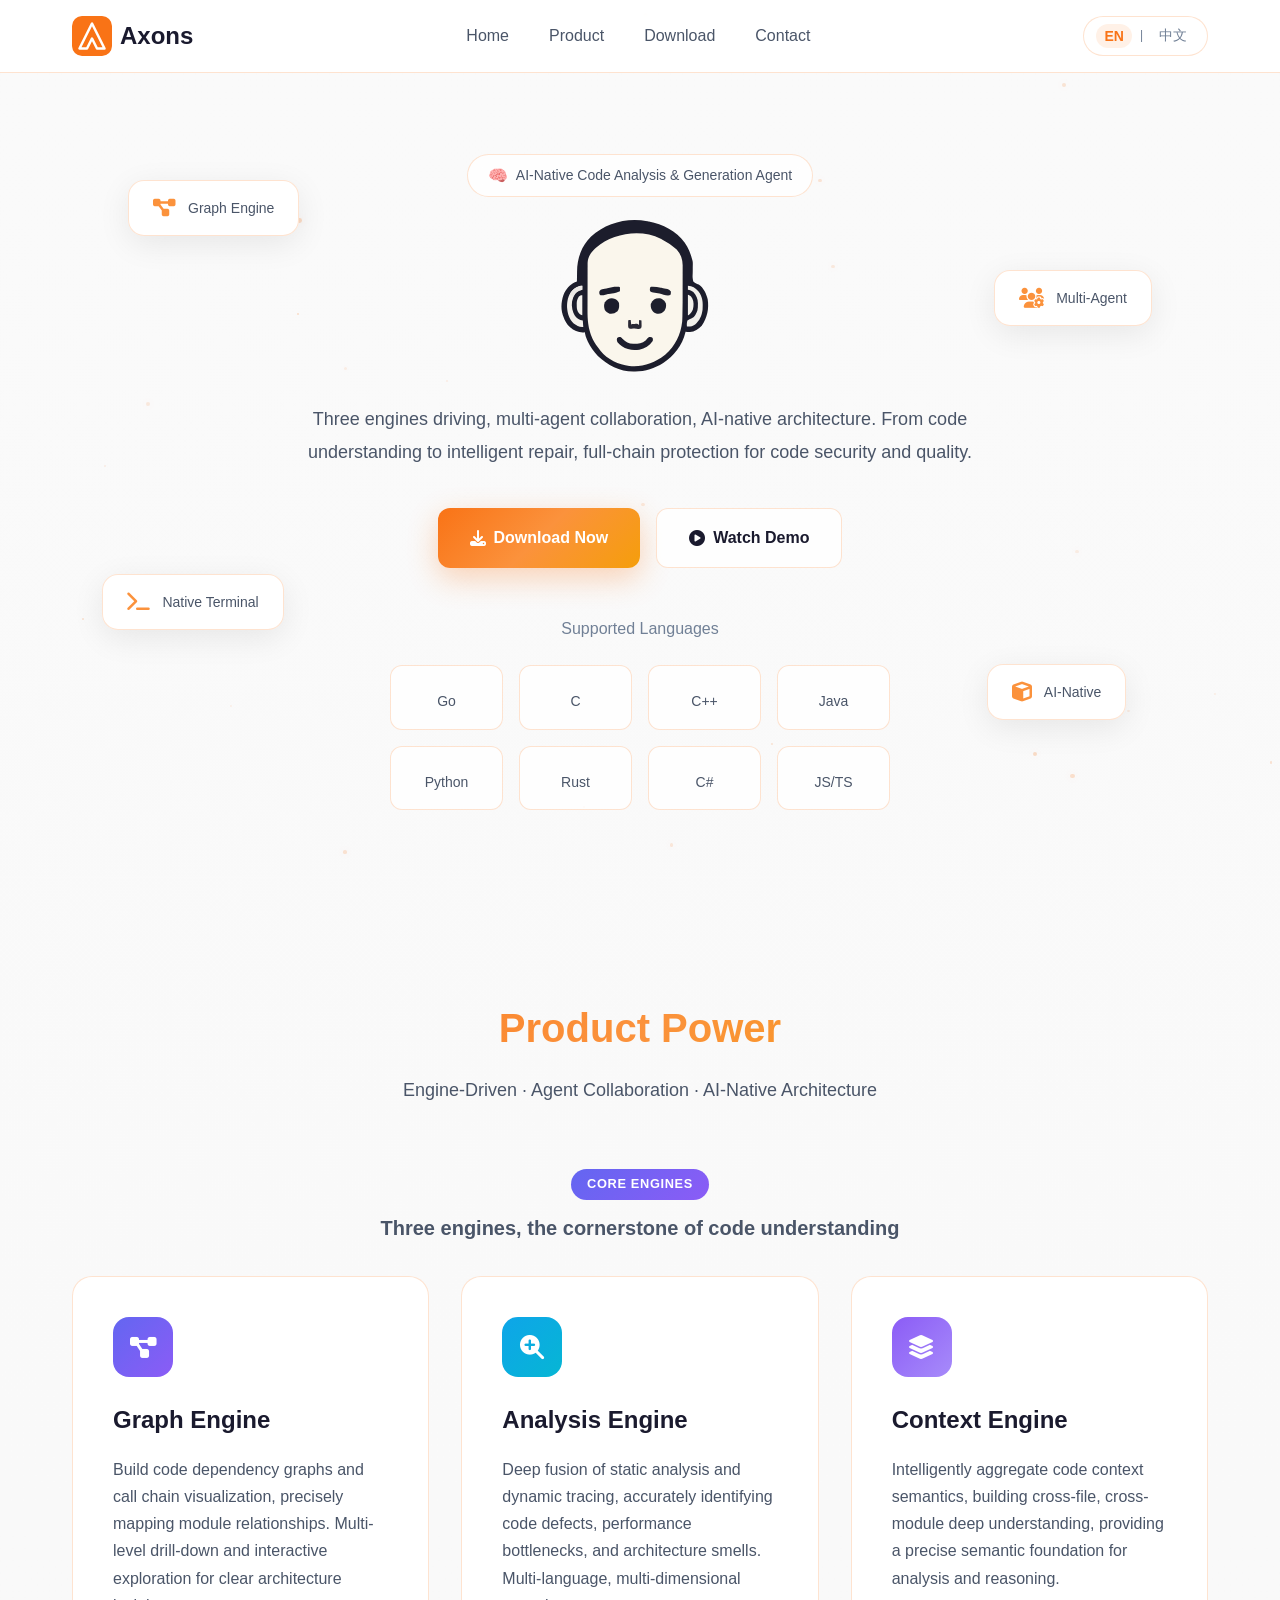
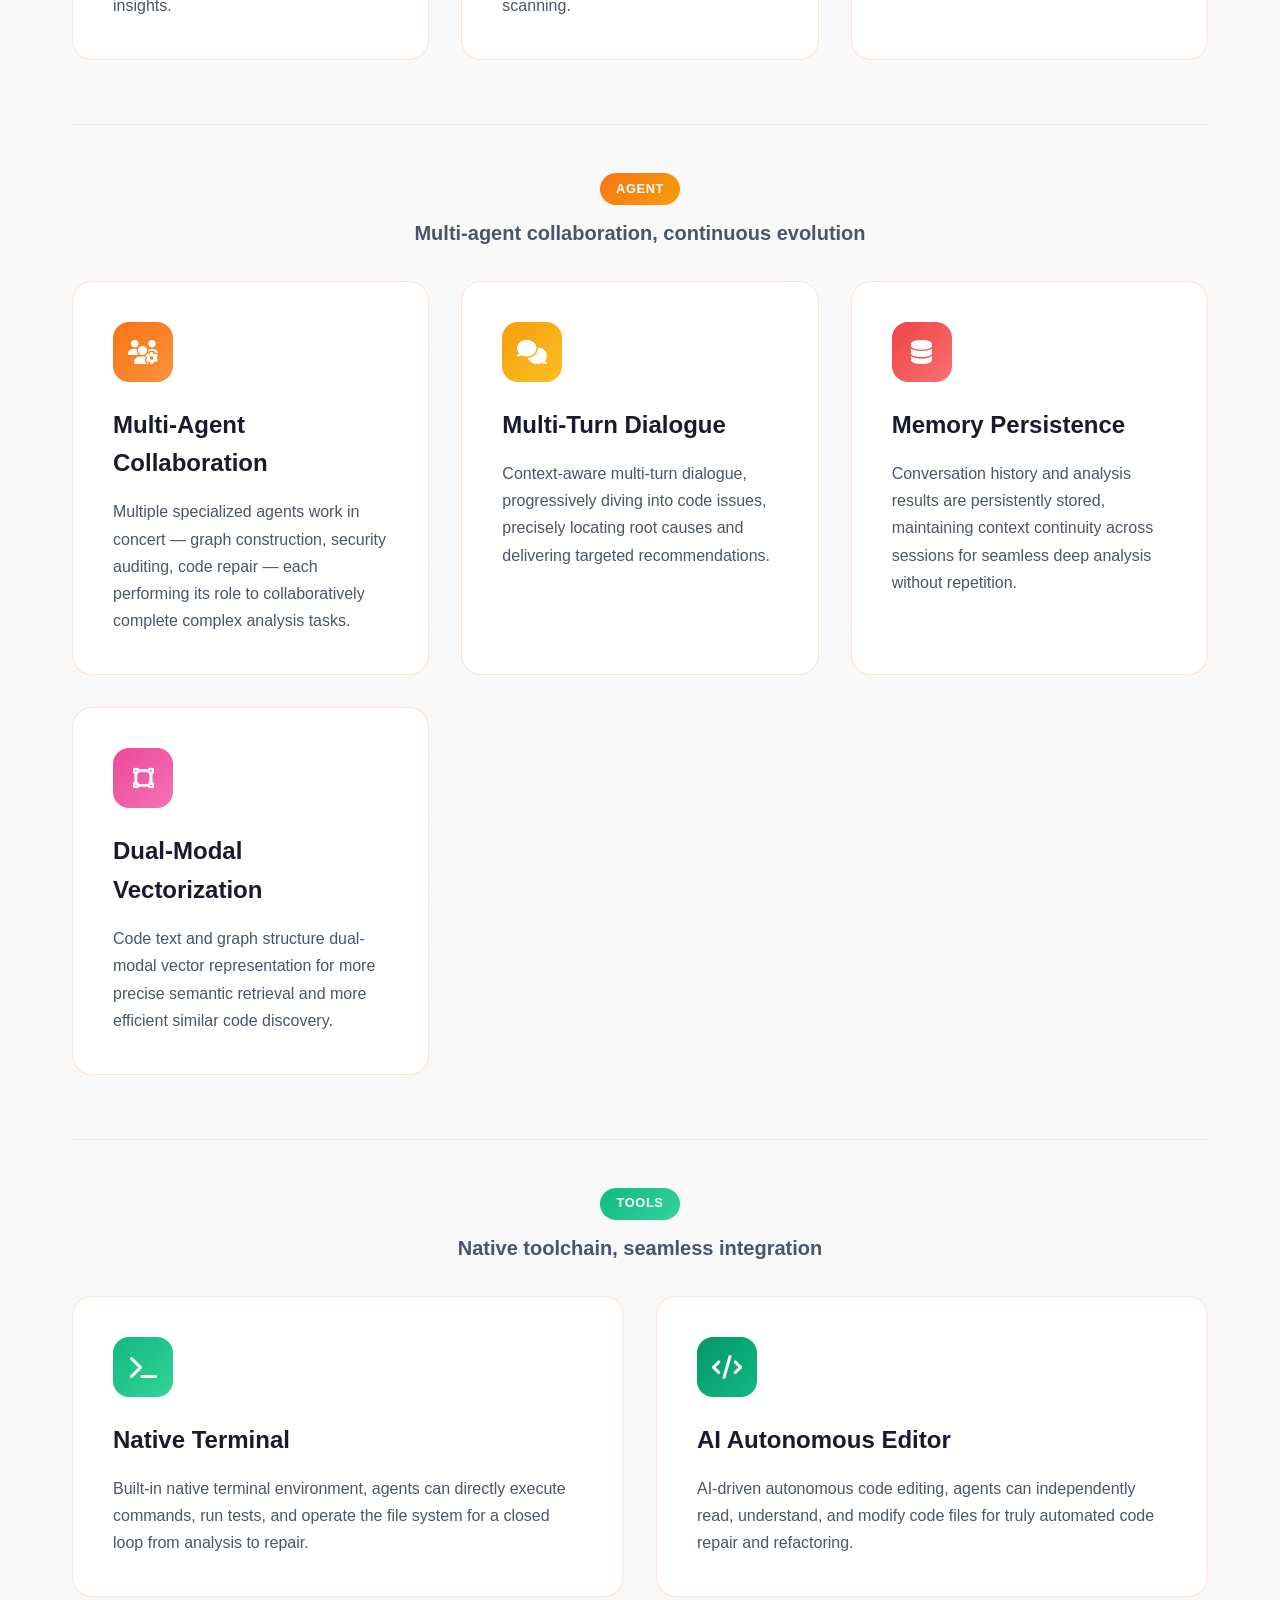
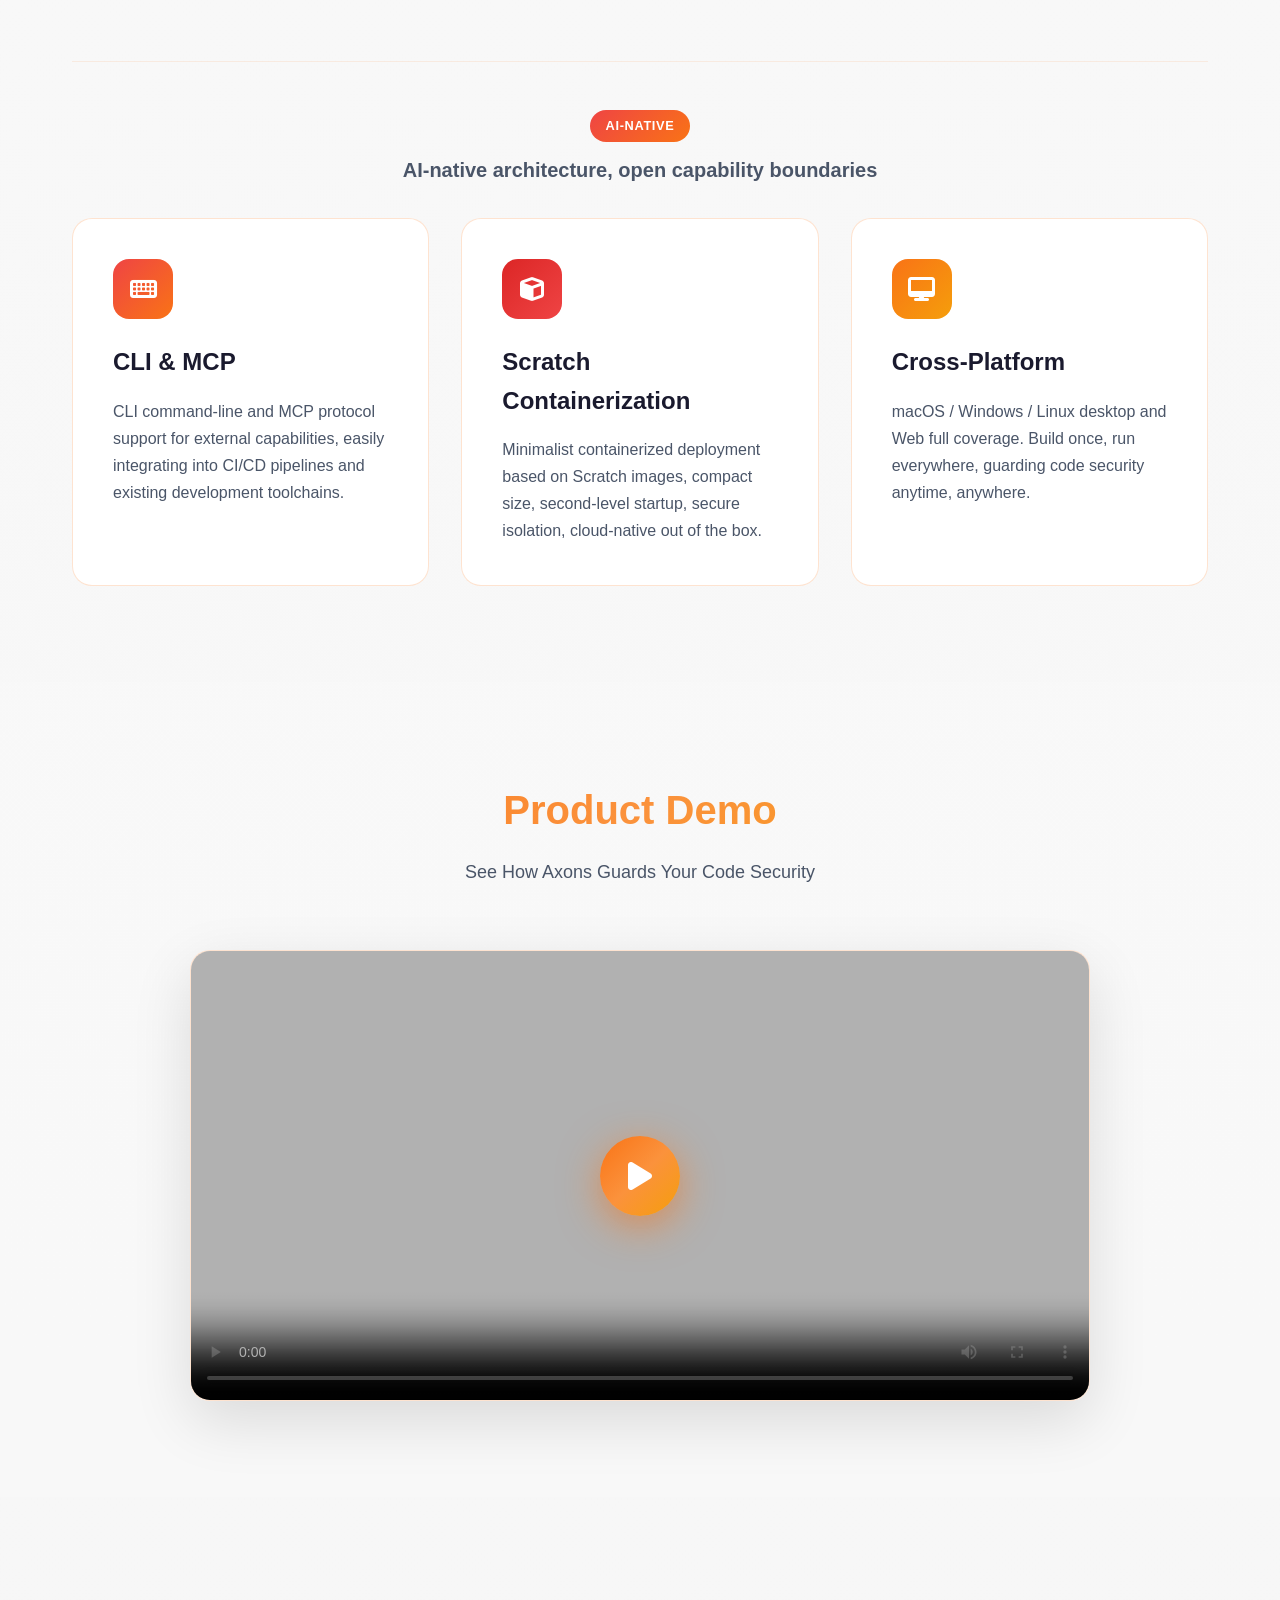
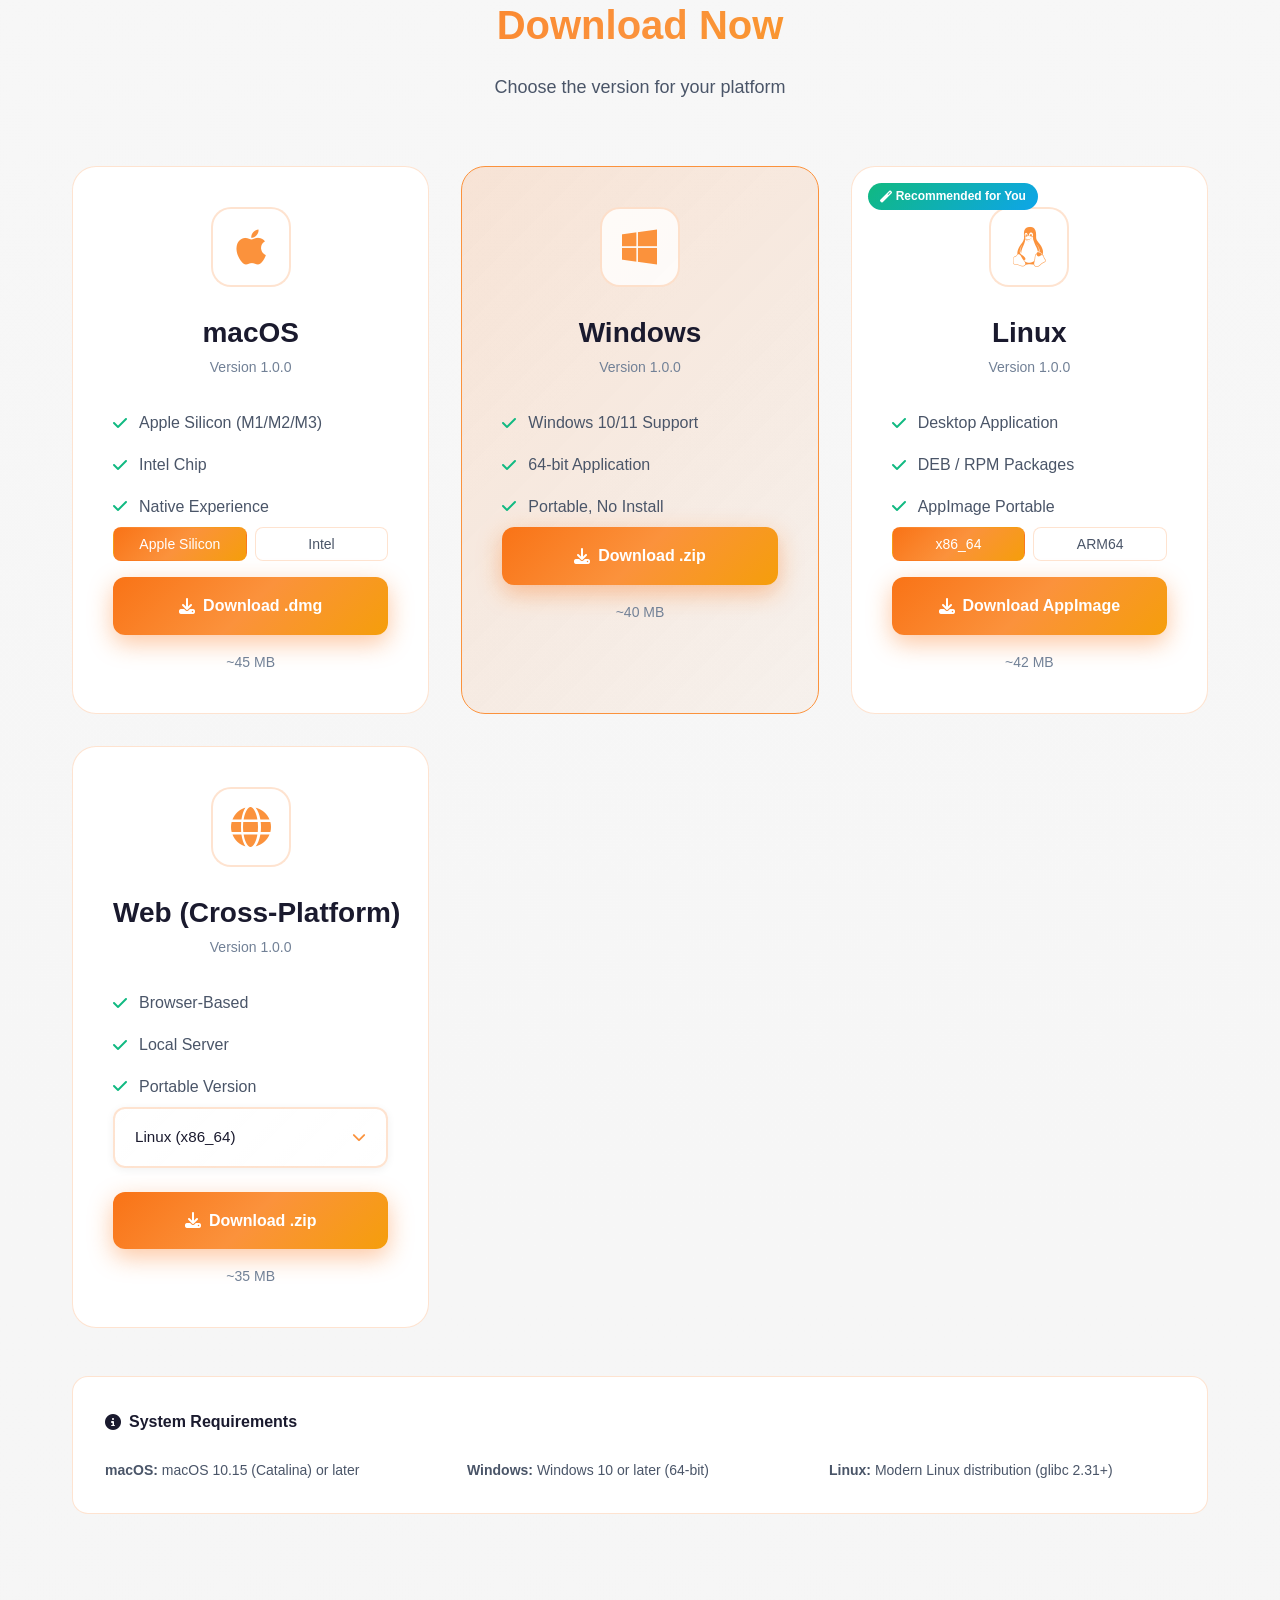
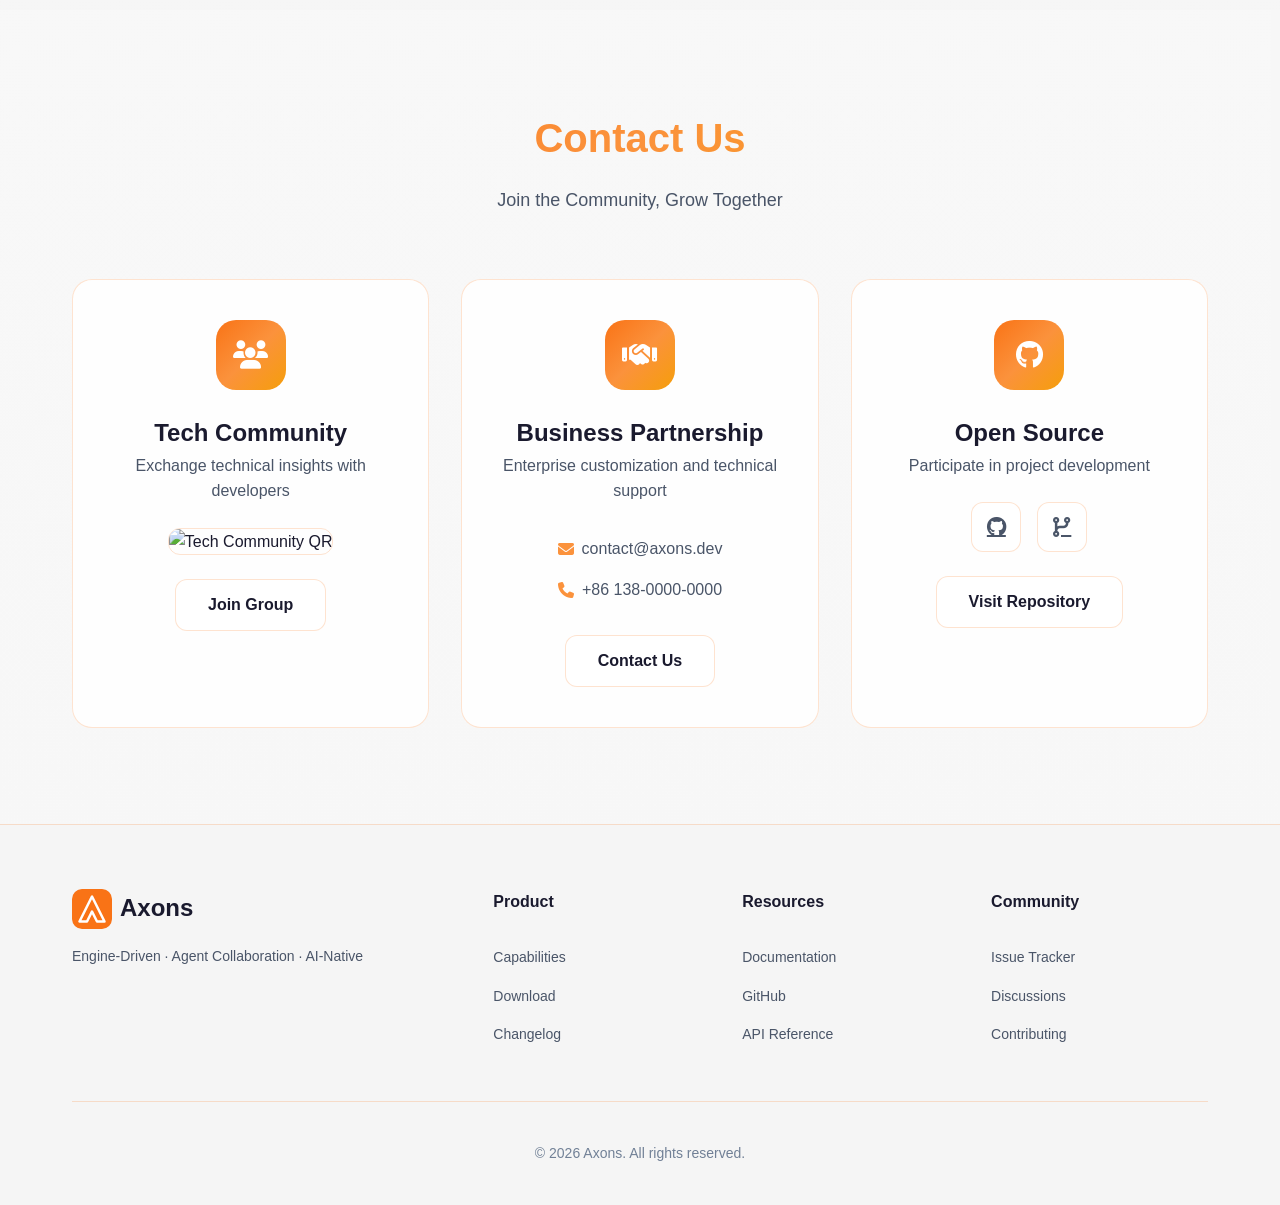
==== commit 8483e149: "subject update" ====
--- a/index.html
+++ b/index.html
@@ -4,9 +4,9 @@
 <head>
     <meta charset="UTF-8">
     <meta name="viewport" content="width=device-width, initial-scale=1.0">
-    <title>Axons - Secure Native Code Analysis & Generation Agent</title>
+    <title>Axons - AI-Native Code Analysis & Generation Agent</title>
     <meta name="description"
-        content="基于图谱驱动的安全原生代码分析智能体。融合图谱、分析、安全、智能四大核心能力，守护代码安全。">
+        content="三大引擎驱动，多智能体协同，AI原生架构。从代码理解到智能修复，全链路守护代码安全与质量。">
     <link rel="stylesheet" href="styles.css">
     <link rel="stylesheet" href="https://cdnjs.cloudflare.com/ajax/libs/font-awesome/6.4.0/css/all.min.css">
     <link rel="stylesheet" href="https://cdn.jsdelivr.net/gh/devicons/devicon@v2.16.0/devicon.min.css">
@@ -50,7 +50,7 @@
         <div class="hero-content">
             <div class="hero-badge">
                 <span class="badge-icon">🧠</span>
-                <span data-i18n="hero.badge">安全原生代码分析与生成智能体</span>
+                <span data-i18n="hero.badge">AI原生代码分析与生成智能体</span>
                 </div>
                 <div class="human-graph-container">
                     <svg id="head-graph-svg" viewBox="300 280 450 350" preserveAspectRatio="xMidYMin meet"
@@ -101,8 +101,7 @@
                     </svg>
                 </div>
             <p class="hero-description" data-i18n="hero.description">
-                融合图谱可视化、智能分析引擎、安全检测与AI推理四大核心能力，
-                构建代码安全的智能防线。跨平台支持，开箱即用。
+                三大引擎驱动，多智能体协同，AI原生架构。从代码理解到智能修复，全链路守护代码安全与质量。
             </p>
             <div class="hero-buttons">
                 <a href="#download" class="btn btn-primary">
@@ -155,19 +154,19 @@
         <div class="hero-visual">
             <div class="floating-card card-1">
                 <i class="fas fa-project-diagram"></i>
-                <span data-i18n="floating.graph">代码图谱</span>
+                <span data-i18n="floating.graph">图谱引擎</span>
             </div>
             <div class="floating-card card-2">
-                <i class="fas fa-search-plus"></i>
-                <span data-i18n="floating.analysis">深度分析</span>
+                <i class="fas fa-users-cog"></i>
+                <span data-i18n="floating.analysis">多智能体协同</span>
             </div>
             <div class="floating-card card-3">
-                <i class="fas fa-shield-alt"></i>
-                <span data-i18n="floating.security">安全防护</span>
+                <i class="fas fa-terminal"></i>
+                <span data-i18n="floating.security">原生终端</span>
             </div>
             <div class="floating-card card-4">
-                <i class="fas fa-brain"></i>
-                <span data-i18n="floating.intelligence">智能推理</span>
+                <i class="fas fa-cube"></i>
+                <span data-i18n="floating.intelligence">AI原生</span>
             </div>
         </div>
     </section>
@@ -176,51 +175,128 @@
     <section id="features" class="features">
         <div class="container">
             <div class="section-header">
-                <h2 class="section-title" data-i18n="features.title">四大核心能力</h2>
-                <p class="section-subtitle" data-i18n="features.subtitle">图谱 · 分析 · 安全 · 智能</p>
-            </div>
-            <div class="features-grid">
-                <div class="feature-card feature-graph">
-                    <div class="feature-icon">
-                        <i class="fas fa-project-diagram"></i>
-                    </div>
-                    <h3 data-i18n="features.graph.title">代码图谱</h3>
-                    <p data-i18n="features.graph.desc">构建代码依赖图谱与调用链可视化，精准映射模块关系，让代码架构一目了然。支持多层级图谱钻取与交互式探索。</p>
-                </div>
-                <div class="feature-card feature-analysis">
-                    <div class="feature-icon">
-                        <i class="fas fa-search-plus"></i>
-                    </div>
-                    <h3 data-i18n="features.analysis.title">深度分析</h3>
-                    <p data-i18n="features.analysis.desc">静态分析与动态追踪相结合，精准识别代码缺陷、性能瓶颈和架构异味。支持多语言、多维度全面扫描。</p>
-                </div>
-                <div class="feature-card feature-security">
-                    <div class="feature-icon">
-                        <i class="fas fa-shield-alt"></i>
-                    </div>
-                    <h3 data-i18n="features.security.title">安全防护</h3>
-                    <p data-i18n="features.security.desc">原生安全检测引擎，覆盖OWASP Top 10漏洞模式、敏感数据泄露、供应链风险。本地运行，代码零上云。</p>
-                </div>
-                <div class="feature-card feature-intelligence">
-                    <div class="feature-icon">
-                        <i class="fas fa-brain"></i>
-                    </div>
-                    <h3 data-i18n="features.intelligence.title">智能推理</h3>
-                    <p data-i18n="features.intelligence.desc">AI驱动的代码理解与推理引擎，自动生成修复建议、安全补丁和重构方案。持续学习，越用越精准。</p>
-                </div>
-                <div class="feature-card feature-visual">
-                    <div class="feature-icon">
-                        <i class="fas fa-chart-line"></i>
-                    </div>
-                    <h3 data-i18n="features.visual.title">可视化报告</h3>
-                    <p data-i18n="features.visual.desc">生成直观的图谱报告和安全评分，让代码风险、依赖关系和改进方向一目了然。</p>
-                </div>
-                <div class="feature-card feature-fast">
-                    <div class="feature-icon">
-                        <i class="fas fa-bolt"></i>
-                    </div>
-                    <h3 data-i18n="features.fast.title">极速引擎</h3>
-                    <p data-i18n="features.fast.desc">优化分析引擎，大型项目秒级扫描。增量分析只关注变更，持续守护不影响开发节奏。</p>
+                <h2 class="section-title" data-i18n="features.title">产品力</h2>
+                <p class="section-subtitle" data-i18n="features.subtitle">引擎驱动 · 智能体协同 · AI原生架构</p>
+            </div>
+<!-- 核心引擎 -->
+<div class="feature-category">
+    <div class="category-header">
+        <span class="category-badge badge-engine" data-i18n="features.category.engine">核心引擎</span>
+        <h3 class="category-title" data-i18n="features.category.engine.title">三大引擎，构筑代码理解基石</h3>
+    </div>
+    <div class="features-grid features-grid-3">
+        <div class="feature-card feature-graph">
+            <div class="feature-icon">
+                <i class="fas fa-project-diagram"></i>
+            </div>
+                        <h3 data-i18n="features.graph.title">图谱引擎</h3>
+                        <p data-i18n="features.graph.desc">构建代码依赖图谱与调用链可视化，精准映射模块关系，支持多层级钻取与交互式探索，让代码架构一目了然。</p>
+                        </div>
+                        <div class="feature-card feature-analysis">
+                            <div class="feature-icon">
+                                <i class="fas fa-search-plus"></i>
+                            </div>
+                        <h3 data-i18n="features.analysis.title">分析引擎</h3>
+                        <p data-i18n="features.analysis.desc">静态分析与动态追踪深度融合，精准识别代码缺陷、性能瓶颈与架构异味，支持多语言多维度全面扫描。</p>
+                        </div>
+                        <div class="feature-card feature-context">
+                            <div class="feature-icon">
+                                <i class="fas fa-layer-group"></i>
+                            </div>
+                            <h3 data-i18n="features.context.title">上下文引擎</h3>
+                            <p data-i18n="features.context.desc">智能聚合代码上下文语义，构建跨文件、跨模块的深层理解，为分析与推理提供精准的语义基座。</p>
+                        </div>
+                        </div>
+                        </div>
+                        
+                        <!-- 智能体 -->
+                        <div class="feature-category">
+                            <div class="category-header">
+                                <span class="category-badge badge-agent" data-i18n="features.category.agent">智能体</span>
+                                <h3 class="category-title" data-i18n="features.category.agent.title">多智能体协同，持续进化</h3>
+                            </div>
+                            <div class="features-grid features-grid-4">
+                                <div class="feature-card feature-multi-agent">
+                                    <div class="feature-icon">
+                                        <i class="fas fa-users-cog"></i>
+                                    </div>
+                                    <h3 data-i18n="features.multiagent.title">多智能体协同</h3>
+                                    <p data-i18n="features.multiagent.desc">多个专业智能体分工协作，图谱构建、安全审计、代码修复各司其职，协同完成复杂分析任务。</p>
+                                </div>
+                                <div class="feature-card feature-dialogue">
+                                    <div class="feature-icon">
+                                        <i class="fas fa-comments"></i>
+                                    </div>
+                                    <h3 data-i18n="features.dialogue.title">多轮对话</h3>
+                                    <p data-i18n="features.dialogue.desc">支持上下文连续的多轮对话交互，逐步深入代码问题，精准定位根因并给出针对性建议。</p>
+                                </div>
+                                <div class="feature-card feature-memory">
+                                    <div class="feature-icon">
+                                        <i class="fas fa-database"></i>
+                                    </div>
+                                    <h3 data-i18n="features.memory.title">记忆持久化</h3>
+                                    <p data-i18n="features.memory.desc">对话历史与分析结果持久化存储，跨会话保持上下文连续性，无需重复描述即可延续深度分析。</p>
+                                </div>
+                                <div class="feature-card feature-vector">
+                                    <div class="feature-icon">
+                                        <i class="fas fa-vector-square"></i>
+                                    </div>
+                                    <h3 data-i18n="features.vector.title">双模态向量化</h3>
+                                    <p data-i18n="features.vector.desc">代码文本与图谱结构双模态向量化表示，语义检索更精准，相似代码发现更高效。</p>
+                                </div>
+                            </div>
+                        </div>
+                        <!-- 工具 -->
+                        <div class="feature-category">
+                            <div class="category-header">
+                                <span class="category-badge badge-tool" data-i18n="features.category.tool">工具</span>
+                                <h3 class="category-title" data-i18n="features.category.tool.title">原生工具链，无缝集成</h3>
+                            </div>
+                            <div class="features-grid features-grid-2">
+                                <div class="feature-card feature-terminal">
+                                    <div class="feature-icon">
+                                                <i class="fas fa-terminal"></i>
+                                                </div>
+                                            <h3 data-i18n="features.terminal.title">原生终端</h3>
+                                            <p data-i18n="features.terminal.desc">内置原生终端环境，智能体可直接执行命令、运行测试、操作文件系统，实现从分析到修复的全闭环。</p>
+                                            </div>
+                                        <div class="feature-card feature-editor">
+                                            <div class="feature-icon">
+                                                <i class="fas fa-code"></i>
+                                                </div>
+                                            <h3 data-i18n="features.editor.title">AI自主编辑器</h3>
+                                            <p data-i18n="features.editor.desc">AI驱动的自主代码编辑能力，智能体可自主读取、理解、修改代码文件，实现真正的自动化代码修复与重构。</p>
+                                            </div>
+                                    </div>
+                                    </div>
+                                    <!-- AI原生 -->
+                                    <div class="feature-category">
+                                        <div class="category-header">
+                                            <span class="category-badge badge-native" data-i18n="features.category.native">AI原生</span>
+                                            <h3 class="category-title" data-i18n="features.category.native.title">AI原生架构，开放能力边界</h3>
+                                        </div>
+                                        <div class="features-grid features-grid-3">
+                                            <div class="feature-card feature-cli">
+                                                <div class="feature-icon">
+                            <i class="fas fa-keyboard"></i>
+                            </div>
+                        <h3 data-i18n="features.cli.title">CLI & MCP</h3>
+                        <p data-i18n="features.cli.desc">支持CLI命令行与MCP协议对外提供能力，轻松集成到CI/CD流水线与现有开发工具链中。</p>
+                        </div>
+                    <div class="feature-card feature-container">
+                        <div class="feature-icon">
+                            <i class="fas fa-cube"></i>
+                            </div>
+                        <h3 data-i18n="features.container.title">Scratch级容器化</h3>
+                        <p data-i18n="features.container.desc">基于Scratch镜像的极简容器化部署，体积小巧、启动秒级、安全隔离，云原生环境开箱即用。</p>
+                        </div>
+                        <div class="feature-card feature-crossplatform">
+                            <div class="feature-icon">
+                                <i class="fas fa-desktop"></i>
+                            </div>
+                            <h3 data-i18n="features.crossplatform.title">全平台发行</h3>
+                            <p data-i18n="features.crossplatform.desc">macOS / Windows / Linux 桌面端与Web端全覆盖，一次构建多端运行，随时随地守护代码安全。</p>
+                        </div>
                 </div>
             </div>
         </div>
@@ -308,6 +384,30 @@
                     <p class="file-size">~40 MB</p>
                 </div>
 
+                <!-- Linux -->
+                <div class="download-card" data-platform="linux">
+                    <div class="card-glow"></div>
+                    <div class="download-icon">
+                        <i class="fab fa-linux"></i>
+                    </div>
+                    <h3>Linux</h3>
+                    <p class="version-info" data-i18n="download.version">Version 1.0.0</p>
+                    <ul class="features-list">
+                        <li><i class="fas fa-check"></i> <span data-i18n="download.linux.desktop">Desktop Application</span></li>
+                        <li><i class="fas fa-check"></i> <span data-i18n="download.linux.deb">DEB / RPM Packages</span></li>
+                        <li><i class="fas fa-check"></i> <span data-i18n="download.linux.appimage">AppImage Portable</span></li>
+                    </ul>
+                    <div class="arch-selector">
+                        <button class="arch-btn active" data-arch="amd64">x86_64</button>
+                        <button class="arch-btn" data-arch="arm64">ARM64</button>
+                    </div>
+                    <a href="https://github.com/mengshi02/axons/releases/download/v1.0.0/axons-linux-amd64.AppImage"
+                        class="download-btn" id="download-linux">
+                        <i class="fas fa-download"></i>
+                        <span data-i18n="download.appimage">Download AppImage</span>
+                    </a>
+                    <p class="file-size">~42 MB</p>
+                </div>
                 <!-- Web -->
                 <div class="download-card" data-platform="web">
                     <div class="card-glow"></div>
@@ -458,7 +558,7 @@
                         <img src="public/favicon.svg" alt="Axons Logo" class="logo-img">
                         <span class="logo-text">Axons</span>
                     </div>
-                    <p data-i18n="footer.tagline">图谱驱动 · 智能分析 · 安全原生</p>
+                    <p data-i18n="footer.tagline">引擎驱动 · 智能体协同 · AI原生</p>
                 </div>
                 <div class="footer-links">
                     <div class="footer-column">
@@ -486,7 +586,6 @@
             </div>
             <div class="footer-bottom">
                 <p>&copy; 2026 Axons. All rights reserved.</p>
-                <p>Made with ❤️ by the Axons Team</p>
             </div>
         </div>
     </footer>
--- a/styles.css
+++ b/styles.css
@@ -125,7 +125,55 @@
     color: var(--text-primary);
 }
 
-/* 四大要素特色卡片渐变 */
+/* ==================== 产品力分类区域 ==================== */
+.feature-category {
+    margin-bottom: 4rem;
+}
+
+.feature-category:last-child {
+    margin-bottom: 0;
+}
+
+.category-header {
+    text-align: center;
+    margin-bottom: 2rem;
+}
+
+.category-badge {
+    display: inline-block;
+    padding: 0.35rem 1rem;
+    border-radius: 20px;
+    font-size: 0.8rem;
+    font-weight: 700;
+    letter-spacing: 0.05em;
+    text-transform: uppercase;
+    margin-bottom: 0.75rem;
+    color: white;
+}
+
+.badge-engine {
+    background: linear-gradient(135deg, #6366F1 0%, #8B5CF6 100%);
+}
+
+.badge-agent {
+    background: linear-gradient(135deg, #F97316 0%, #F59E0B 100%);
+}
+
+.badge-tool {
+    background: linear-gradient(135deg, #10B981 0%, #34D399 100%);
+}
+
+.badge-native {
+    background: linear-gradient(135deg, #EF4444 0%, #F97316 100%);
+}
+
+.category-title {
+    font-size: 1.25rem;
+    font-weight: 600;
+    color: var(--text-secondary);
+}
+
+/* 特色卡片渐变 - 核心引擎 */
 .feature-graph .feature-icon {
     background: linear-gradient(135deg, #6366F1 0%, #8B5CF6 100%);
 }
@@ -134,20 +182,66 @@
     background: linear-gradient(135deg, #0EA5E9 0%, #06B6D4 100%);
 }
 
-.feature-security .feature-icon {
+.feature-context .feature-icon {
+    background: linear-gradient(135deg, #8B5CF6 0%, #A78BFA 100%);
+}
+
+/* 特色卡片渐变 - 智能体 */
+.feature-multi-agent .feature-icon {
+    background: linear-gradient(135deg, #F97316 0%, #FB923C 100%);
+}
+
+.feature-dialogue .feature-icon {
+    background: linear-gradient(135deg, #F59E0B 0%, #FBBF24 100%);
+}
+
+.feature-memory .feature-icon {
+    background: linear-gradient(135deg, #EF4444 0%, #F87171 100%);
+}
+
+.feature-vector .feature-icon {
+    background: linear-gradient(135deg, #EC4899 0%, #F472B6 100%);
+}
+
+/* 特色卡片渐变 - 工具 */
+.feature-terminal .feature-icon {
+    background: linear-gradient(135deg, #10B981 0%, #34D399 100%);
+}
+
+.feature-editor .feature-icon {
+    background: linear-gradient(135deg, #059669 0%, #10B981 100%);
+}
+
+/* 特色卡片渐变 - AI原生 */
+.feature-cli .feature-icon {
     background: linear-gradient(135deg, #EF4444 0%, #F97316 100%);
 }
 
-.feature-intelligence .feature-icon {
+.feature-container .feature-icon {
+    background: linear-gradient(135deg, #DC2626 0%, #EF4444 100%);
+}
+
+.feature-crossplatform .feature-icon {
     background: linear-gradient(135deg, #F97316 0%, #F59E0B 100%);
 }
 
-.feature-visual .feature-icon {
-    background: linear-gradient(135deg, #10B981 0%, #34D399 100%);
-}
-
-.feature-fast .feature-icon {
-    background: linear-gradient(135deg, #8B5CF6 0%, #A78BFA 100%);
+/* 特性网格布局变体 */
+.features-grid-3 {
+    grid-template-columns: repeat(3, 1fr);
+}
+
+.features-grid-4 {
+    grid-template-columns: repeat(4, 1fr);
+}
+
+.features-grid-2 {
+    grid-template-columns: repeat(2, 1fr);
+}
+
+/* 分类区域分隔线 */
+.feature-category+.feature-category {
+    padding-top: 3rem;
+    border-top: 1px solid rgba(249, 115, 22, 0.1);
 }
 /* ==================== 粒子背景 ==================== */
 #particles-container {
@@ -1114,6 +1208,17 @@
         display: none;
     }
 
+        .features-grid-3 {
+            grid-template-columns: repeat(auto-fit, minmax(280px, 1fr));
+        }
+    
+        .features-grid-4 {
+            grid-template-columns: repeat(auto-fit, minmax(220px, 1fr));
+        }
+    
+        .features-grid-2 {
+            grid-template-columns: repeat(auto-fit, minmax(300px, 1fr));
+        }
     .download-cards {
         grid-template-columns: repeat(auto-fit, minmax(280px, 1fr));
     }
@@ -1139,7 +1244,7 @@
 
     .hero {
         min-height: auto;
-        padding: 5rem 1rem 2rem;
+        padding: 7rem 1rem 2rem;
     }
 
     .hero-badge {
@@ -1191,13 +1296,32 @@
     }
 
     /* Navigation mobile */
+        .navbar {
+            padding: 0.75rem 0;
+            overflow: hidden;
+        }
     .nav-container {
-        padding: 0 1rem;
+        padding: 0 0.75rem;
+            flex-wrap: nowrap;
+            gap: 0;
+        }
+        
+        .logo {
+            font-size: 1.25rem;
+            gap: 0.35rem;
+        flex-shrink: 1;
+        min-width: 0;
+            min-width: 0;
+        }
+        
+        .logo-img {
+            width: 32px;
+            height: 32px;
     }
 
     .nav-menu {
         position: fixed;
-        top: 60px;
+        top: 52px;
         left: 0;
         right: 0;
         background: rgba(255, 255, 255, 0.98);
@@ -1233,6 +1357,7 @@
 
     .hamburger {
         display: flex;
+        flex-shrink: 0;
     }
 
     .hamburger.active span:nth-child(1) {
@@ -1248,12 +1373,24 @@
     }
 
     .lang-switch {
-        padding: 0.25rem 0.5rem;
-        font-size: 0.8rem;
+        padding: 0.2rem 0.4rem;
+            font-size: 0.7rem;
+            flex-shrink: 1;
+        }
+        
+        .lang-btn {
+            font-size: 0.7rem;
+            padding: 0.15rem 0.3rem;
+        }
+        
+        .lang-divider {
+            font-size: 0.6rem;
     }
 
     .nav-actions {
-        gap: 0.75rem;
+        gap: 0.5rem;
+            flex-shrink: 1;
+            min-width: 0;
     }
 
     /* Features */
@@ -1274,12 +1411,22 @@
     }
 
     .features-grid,
+                .features-grid-3,
+                .features-grid-4,
+                .features-grid-2,
     .download-cards,
     .contact-grid {
         grid-template-columns: 1fr;
         gap: 1.5rem;
     }
 
+                .category-title {
+                    font-size: 1.1rem;
+                }
+        
+                .feature-category {
+                    margin-bottom: 3rem;
+                }
     .feature-card {
         padding: 2rem;
     }
@@ -1415,7 +1562,7 @@
     }
 
     .hero {
-        padding: 4.5rem 0.75rem 1.5rem;
+        padding: 6rem 0.75rem 1.5rem;
     }
 
     .hero-badge {
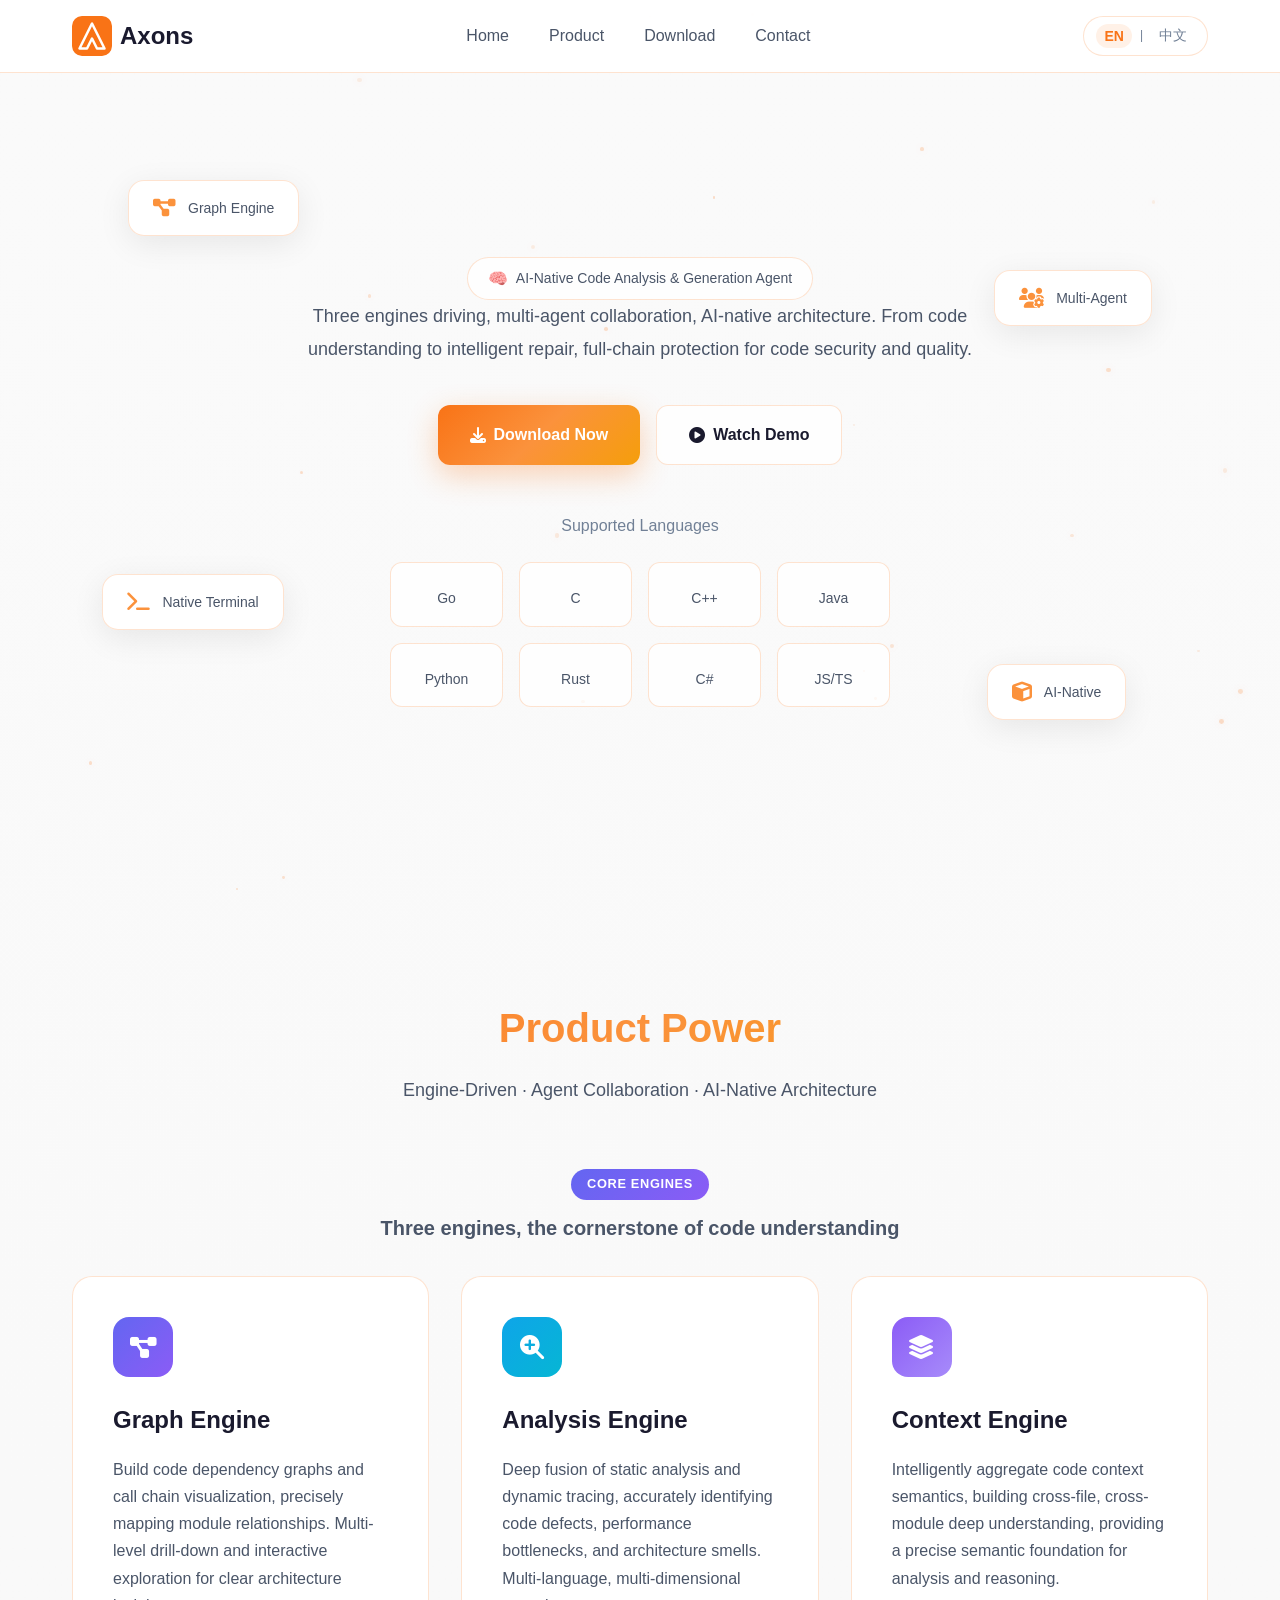
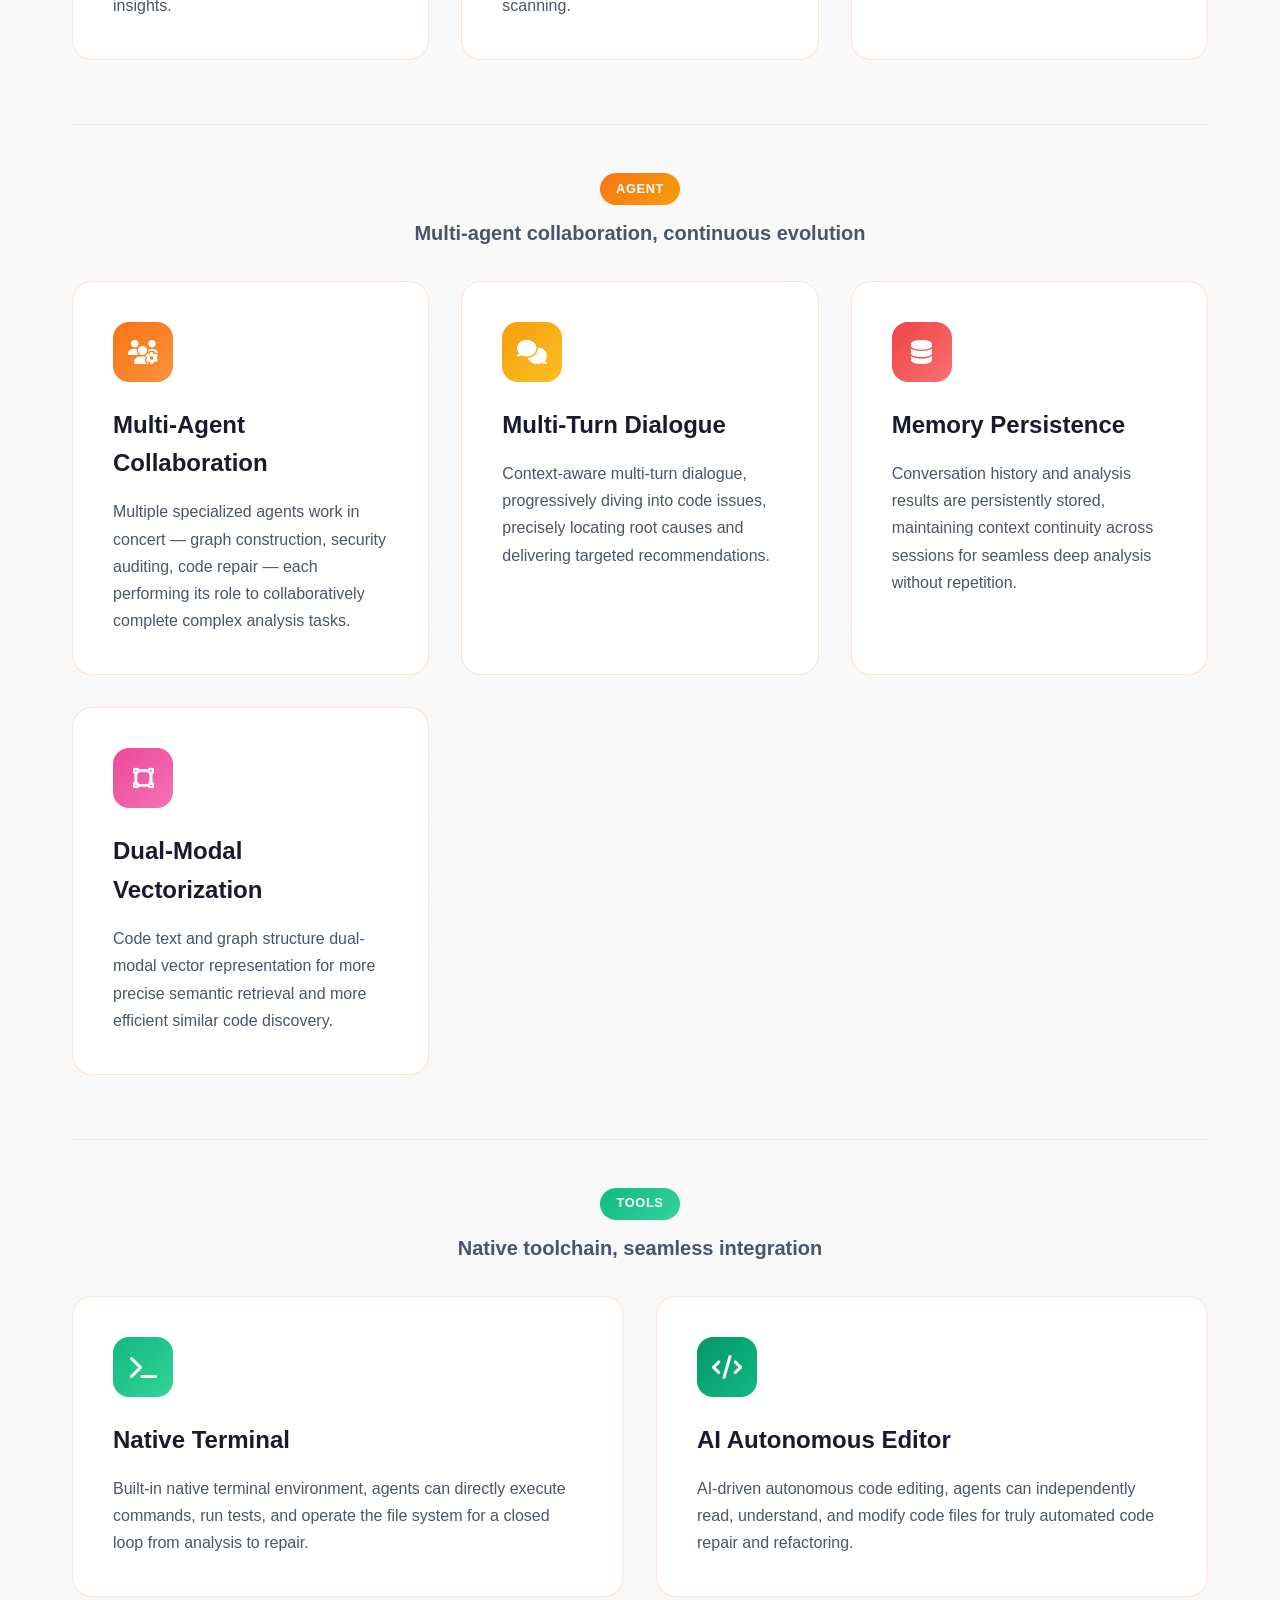
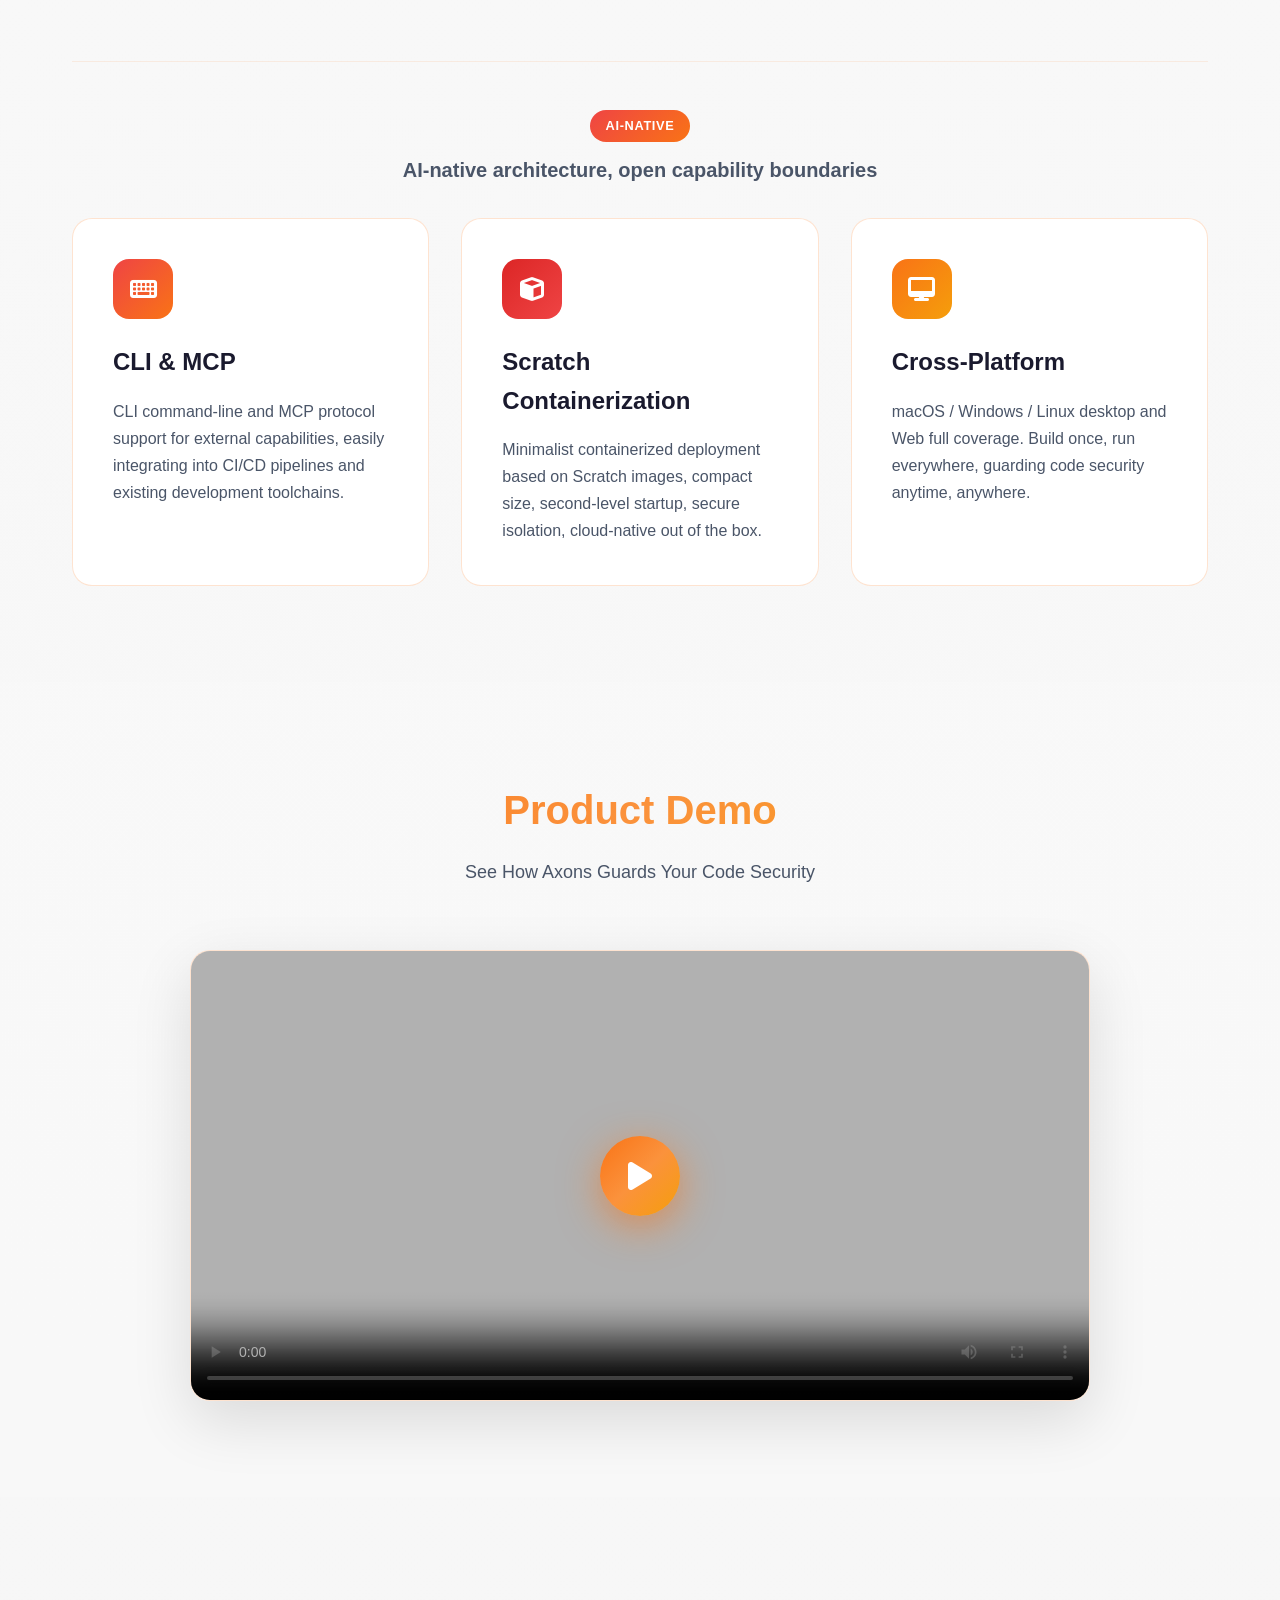
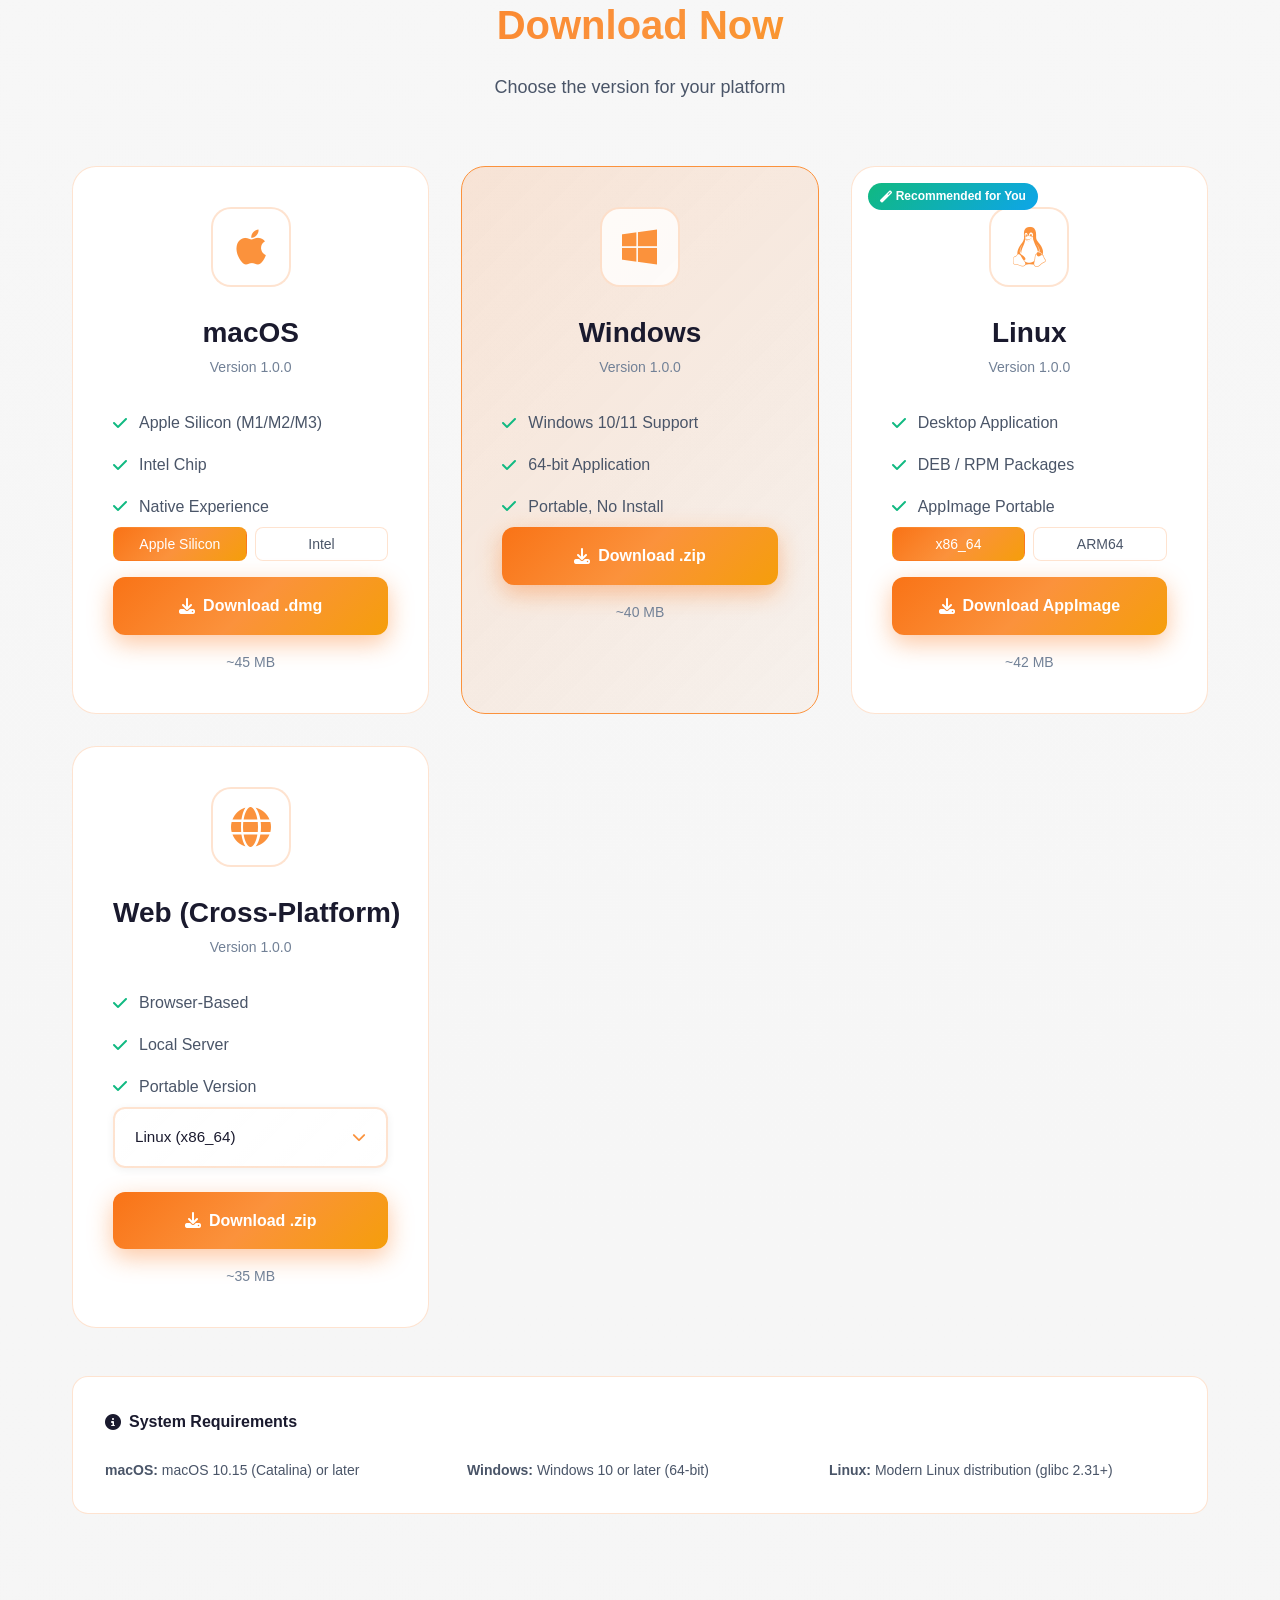
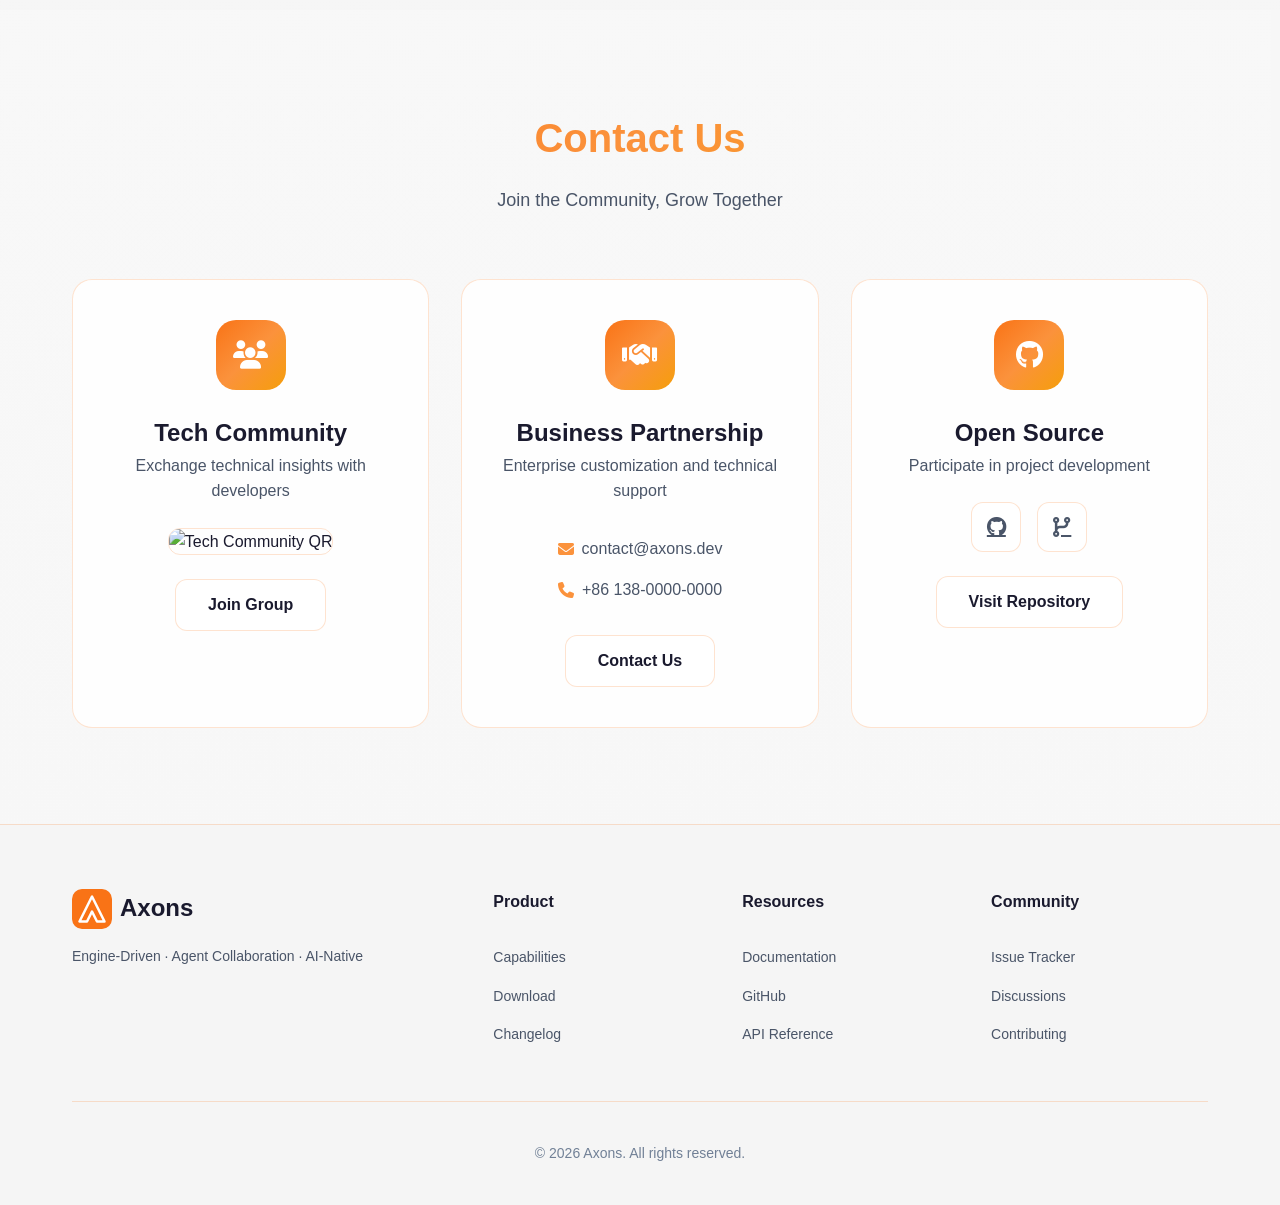
==== commit 0499c276: "drop human graph" ====
--- a/index.html
+++ b/index.html
@@ -52,54 +52,11 @@
                 <span class="badge-icon">🧠</span>
                 <span data-i18n="hero.badge">AI原生代码分析与生成智能体</span>
                 </div>
+                <!--
                 <div class="human-graph-container">
-                    <svg id="head-graph-svg" viewBox="300 280 450 350" preserveAspectRatio="xMidYMin meet"
-                        xmlns="http://www.w3.org/2000/svg">
-                        <path
-                            d="M0 0 C337.92 0 675.84 0 1024 0 C1024 337.92 1024 675.84 1024 1024 C686.08 1024 348.16 1024 0 1024 C0 686.08 0 348.16 0 0 Z "
-                            fill="none" transform="translate(0,0)" />
-                        <path
-                            d="M0 0 C1.58 0.27 1.58 0.27 3.19 0.55 C31.54 5.87 59.16 20.1 76.62 43.62 C83.92 54.63 88.93 66.17 92 79 C92.18 79.64 92.36 80.27 92.54 80.93 C93.01 83.06 93.09 84.86 93.03 87.03 C93.01 88.2 93.01 88.2 92.98 89.4 C92.97 90.23 92.95 91.07 92.93 91.93 C92.92 93.71 92.91 95.49 92.91 97.28 C92.9 100.08 92.87 102.88 92.8 105.68 C92.44 114.44 92.44 114.44 94 123 C97.28 126.42 100.52 127.68 105 129 C114.91 135.31 120.92 148.34 123.46 159.48 C126.37 178.41 122.58 197.76 111.26 213.4 C105.22 220.15 96.25 225.4 87.21 226.43 C84.1 226.44 81.09 226.32 78 226 C77.9 226.66 77.8 227.32 77.69 228 C71.94 252.93 53.57 276.01 32.48 289.91 C14.69 300.85 -4.22 307.42 -25.25 307.31 C-26.35 307.31 -27.44 307.3 -28.57 307.3 C-56.91 306.89 -81 294.42 -101.19 275.25 C-109.84 266.22 -116.66 256.4 -122.06 245.12 C-122.62 243.97 -122.62 243.97 -123.18 242.79 C-125.54 237.63 -126.99 232.57 -128 227 C-128.98 227.09 -128.98 227.09 -129.98 227.18 C-140.82 227.71 -149.72 223.87 -157.97 216.93 C-164.95 210.28 -168.81 203.04 -172 194 C-172.32 193.14 -172.64 192.28 -172.97 191.39 C-177.73 176.8 -175.69 159.51 -169.38 145.75 C-163.69 135.25 -155.5 126.83 -144 123 C-143.99 121.97 -143.98 120.94 -143.97 119.87 C-143.93 115.96 -143.87 112.04 -143.79 108.13 C-143.76 106.45 -143.74 104.77 -143.73 103.09 C-143.48 75.46 -135.01 50.72 -115 31 C-84.7 3.36 -40.16 -8.44 0 0 Z "
-                            fill="#FAF6EC" transform="translate(540,297)" />
-                        <path
-                            d="M0 0 C1.58 0.27 1.58 0.27 3.19 0.55 C31.54 5.87 59.16 20.1 76.62 43.62 C83.92 54.63 88.93 66.17 92 79 C92.18 79.64 92.36 80.27 92.54 80.93 C93.01 83.06 93.09 84.86 93.03 87.03 C93.01 88.2 93.01 88.2 92.98 89.4 C92.97 90.23 92.95 91.07 92.93 91.93 C92.92 93.71 92.91 95.49 92.91 97.28 C92.9 100.08 92.87 102.88 92.8 105.68 C92.44 114.44 92.44 114.44 94 123 C97.28 126.42 100.52 127.68 105 129 C114.91 135.31 120.92 148.34 123.46 159.48 C126.37 178.41 122.58 197.76 111.26 213.4 C105.22 220.15 96.25 225.4 87.21 226.43 C84.1 226.44 81.09 226.32 78 226 C77.9 226.66 77.8 227.32 77.69 228 C71.94 252.93 53.57 276.01 32.48 289.91 C14.69 300.85 -4.22 307.42 -25.25 307.31 C-26.35 307.31 -27.44 307.3 -28.57 307.3 C-56.91 306.89 -81 294.42 -101.19 275.25 C-109.84 266.22 -116.66 256.4 -122.06 245.12 C-122.62 243.97 -122.62 243.97 -123.18 242.79 C-125.54 237.63 -126.99 232.57 -128 227 C-128.98 227.09 -128.98 227.09 -129.98 227.18 C-140.82 227.71 -149.72 223.87 -157.97 216.93 C-164.95 210.28 -168.81 203.04 -172 194 C-172.32 193.14 -172.64 192.28 -172.97 191.39 C-177.73 176.8 -175.69 159.51 -169.38 145.75 C-163.69 135.25 -155.5 126.83 -144 123 C-143.99 121.97 -143.98 120.94 -143.97 119.87 C-143.93 115.96 -143.87 112.04 -143.79 108.13 C-143.76 106.45 -143.74 104.77 -143.73 103.09 C-143.48 75.46 -135.01 50.72 -115 31 C-84.7 3.36 -40.16 -8.44 0 0 Z M-105 54 C-105.78 54.66 -106.56 55.33 -107.37 56.01 C-115.33 63.27 -121.56 73.53 -122.13 84.51 C-122.13 85.4 -122.14 86.29 -122.14 87.2 C-122.15 88.23 -122.15 89.26 -122.16 90.31 C-122.16 91.43 -122.16 92.55 -122.16 93.7 C-122.17 94.88 -122.17 96.07 -122.18 97.29 C-122.19 100.53 -122.2 103.77 -122.2 107.02 C-122.2 109.05 -122.21 111.09 -122.21 113.12 C-122.23 119.51 -122.24 125.89 -122.24 132.28 C-122.24 139.61 -122.26 146.94 -122.29 154.27 C-122.31 159.96 -122.32 165.65 -122.32 171.34 C-122.32 174.72 -122.33 178.11 -122.35 181.5 C-122.44 201.86 -121.08 219.13 -113 238 C-112.55 239.06 -112.1 240.12 -111.63 241.21 C-107.84 249.38 -102.65 256.07 -97 263 C-96.5 263.67 -96 264.34 -95.48 265.02 C-82.15 282.18 -57.89 292.94 -37.01 295.78 C-10.92 298.67 14.66 290.16 35 274 C35.98 273.23 35.98 273.23 36.99 272.44 C56.69 256.32 68.65 230.61 71.25 205.57 C71.42 202.89 71.53 200.22 71.61 197.54 C71.65 196.45 71.69 195.37 71.73 194.26 C72.28 175.59 72.19 156.91 72.19 138.24 C72.19 132.53 72.2 126.82 72.22 121.12 C72.23 116.68 72.23 112.24 72.23 107.81 C72.23 105.7 72.23 103.6 72.24 101.49 C72.25 98.56 72.25 95.63 72.24 92.7 C72.25 91.84 72.25 90.99 72.26 90.11 C72.2 77.93 68.36 66.95 60 57.87 C50.93 49.39 40.97 42.72 30 37 C28.72 36.29 28.72 36.29 27.41 35.57 C-13.72 14.62 -71.11 24.41 -105 54 Z "
-                            fill="#1C1D2C" transform="translate(540,297)" />
-                        <path
-                            d="M0 0 C0 2.64 0 5.28 0 8 C-0.59 8.17 -1.18 8.34 -1.79 8.52 C-2.58 8.76 -3.37 9 -4.19 9.25 C-4.96 9.48 -5.74 9.71 -6.54 9.95 C-12.09 12.32 -14.7 15.64 -17.25 21 C-17.75 22.03 -18.25 23.06 -18.77 24.12 C-23.01 34.01 -21.72 45.12 -18.26 55.08 C-15.13 62.32 -11.17 66.74 -4 70 C-2.35 70.33 -0.7 70.66 1 71 C1.5 77.44 1.5 77.44 2 84 C-5.67 84.83 -11.45 81.56 -17.58 77.14 C-27 68.8 -30.37 56.19 -31.2 44.03 C-31.4 31.18 -29.34 20.12 -21 10 C-15.23 4.26 -8.33 0 0 0 Z "
-                            fill="#F4F1EC" transform="translate(407,429)" />
-                        <path
-                            d="M0 0 C9.26 0.34 15.02 4.67 21.31 11.25 C30.44 22.01 31.03 35.5 30 49 C28.4 60.43 24.11 71.6 14.78 78.82 C9.1 82.59 4.61 83.35 -2 83 C-2.36 78.76 -2.34 75.07 -1 71 C1.86 68.94 4.71 67.8 7.98 66.48 C14.41 63.33 17.04 56.69 19.39 50.24 C20.49 46.2 20.47 42.22 20.44 38.06 C20.46 37.22 20.48 36.38 20.5 35.51 C20.49 26.42 17.11 19.32 11.02 12.66 C7.73 9.95 4.11 8.9 0 8 C0 5.36 0 2.72 0 0 Z "
-                            fill="#F2F0EB" transform="translate(623,429)" />
-                        <path
-                            d="M0 0 C1.89 1.57 1.89 1.57 3.69 3.69 C10.08 10.33 15.68 13.17 24.93 13.54 C34.22 13.63 43.3 13.35 50.45 6.73 C51.96 5.14 53.43 3.51 54.83 1.83 C57 0 57 0 60.14 -0.39 C63 0 63 0 65 2 C65.56 4.62 65.56 4.62 65 8 C58.41 17.63 48.96 23.48 37.57 25.68 C25.17 27.21 12.45 26.4 2.11 18.8 C-7.69 10.43 -7.69 10.43 -8.4 4.84 C-8.27 3.91 -8.14 2.97 -8 2 C-4.76 -0.16 -3.76 -0.53 0 0 Z "
-                            fill="#1D1E2D" transform="translate(486,534)" />
-                        <path
-                            d="M0 0 C4.86 2.3 7.63 5.18 10 10 C10.9 15.64 10.26 20.22 7 25 C3.28 28.75 0.09 30.8 -5.25 31.31 C-9.74 30.94 -12.52 29.83 -16 27 C-20.1 21.71 -21.57 17.7 -21 11 C-16.09 1.55 -10.4 -1.66 0 0 Z "
-                            fill="#1D1F2D" transform="translate(568,455)" />
-                        <path
-                            d="M0 0 C3.92 2.06 6.4 4.13 7.9 8.28 C8.57 14.46 8.69 20.09 4.9 25.28 C-0.38 29.35 -4.42 30.93 -11.1 30.28 C-15.33 28.48 -18.35 26.28 -21.1 22.59 C-22.73 17.21 -23.55 12.09 -20.89 6.93 C-15.63 -0.4 -8.88 -3.05 0 0 Z "
-                            fill="#1C1D2C" transform="translate(474.1015625,455.72265625)" />
-                        <path
-                            d="M0 0 C5.53 0.06 10.75 0.86 16.16 1.92 C17.04 2.08 17.92 2.24 18.83 2.4 C32.43 5.01 32.43 5.01 36.6 9.17 C36.86 12.23 37.03 14.38 35.54 17.11 C30.01 20.14 19.29 15.44 13.51 13.99 C9.19 12.93 5 12.04 0.57 11.62 C-3.4 11.17 -3.4 11.17 -5.53 9.48 C-6.7 6.38 -6.25 4.34 -5.4 1.17 C-3.81 -0.42 -2.2 0.01 0 0 Z "
-                            fill="#1F202E" transform="translate(551.40234375,430.828125)" />
-                        <path
-                            d="M0 0 C0.85 -0 1.7 -0.01 2.58 -0.01 C4.75 0.12 4.75 0.12 6.75 1.12 C6.75 3.76 6.75 6.4 6.75 9.12 C1.27 11.77 -3.74 12.89 -9.75 13.69 C-16.5 14.6 -16.5 14.6 -23.11 16.2 C-26.66 17.24 -29.57 17.41 -33.25 17.12 C-35.25 15.12 -35.25 15.12 -35.56 12.19 C-35.25 9.12 -35.25 9.12 -34.02 7.52 C-31.89 5.84 -30.22 5.37 -27.57 4.77 C-26.66 4.56 -25.75 4.35 -24.81 4.13 C-23.87 3.92 -22.92 3.72 -21.94 3.5 C-21 3.28 -20.06 3.07 -19.1 2.84 C-12.74 1.39 -6.55 -0.02 0 0 Z "
-                            fill="#1C1D2C" transform="translate(477.25,430.875)" />
-                        <path
-                            d="M0 0 C0 13.53 0 27.06 0 41 C-4.63 39.84 -6.49 37.86 -9 34 C-11.37 29.47 -11.37 25.19 -11.38 20.19 C-11.41 19.03 -11.41 19.03 -11.45 17.86 C-11.48 12.1 -10.16 7.83 -7 3 C-4.37 0.45 -3.69 0 0 0 Z "
-                            fill="#F4F2ED" transform="translate(407,448)" />
-                        <path
-                            d="M0 0 C5.64 2.26 5.64 2.26 7.75 5.94 C8.16 6.63 8.56 7.32 8.98 8.03 C12.35 14.57 11.93 22.94 10.32 29.97 C8.3 35.53 5.92 38.72 1 42 C0.67 42 0.34 42 0 42 C0 28.14 0 14.28 0 0 Z "
-                            fill="#F3F1EB" transform="translate(623,447)" />
-                        <path
-                            d="M0 0 C1.32 0 2.64 0 4 0 C4.33 2.97 4.66 5.94 5 9 C5.66 8.67 6.32 8.34 7 8 C8.81 7.88 10.62 7.82 12.44 7.81 C13.41 7.8 14.37 7.78 15.37 7.77 C18 8 18 8 21 10 C21 6.7 21 3.4 21 0 C23.48 0.5 23.48 0.5 26 1 C26.08 3.27 26.14 5.54 26.19 7.81 C26.24 9.71 26.24 9.71 26.29 11.64 C26 15 26 15 24.91 16.97 C21.95 18.57 19.55 18 16.25 17.62 C10.51 17.02 10.51 17.02 4.81 17.62 C2 18 2 18 0.34 16.97 C-1.69 13.99 -1.32 11.43 -1.25 7.88 C-1.23 6.61 -1.22 5.35 -1.2 4.05 C-1 1 -1 1 0 0 Z "
-                            fill="#2A2935" transform="translate(502,499)" />
-                        <path
-                            d="M0 0 C0 2.64 0 5.28 0 8 C-0.59 8.17 -1.18 8.34 -1.79 8.52 C-8.37 10.53 -12.76 12.63 -16.31 18.75 C-16.87 19.82 -17.43 20.89 -18 22 C-18.66 22 -19.32 22 -20 22 C-20.33 21.34 -20.66 20.68 -21 20 C-23.53 19.34 -23.53 19.34 -26 19 C-23.83 11.83 -18.45 6.54 -12 3 C-7.99 1.4 -4.34 0 0 0 Z "
-                            fill="#EBE8E5" transform="translate(407,429)" />
-                
-                    </svg>
-                </div>
+                    <img src="public/head-graph.svg" alt="Head Graph" id="head-graph-svg">
+                </div>
+-->
             <p class="hero-description" data-i18n="hero.description">
                 三大引擎驱动，多智能体协同，AI原生架构。从代码理解到智能修复，全链路守护代码安全与质量。
             </p>
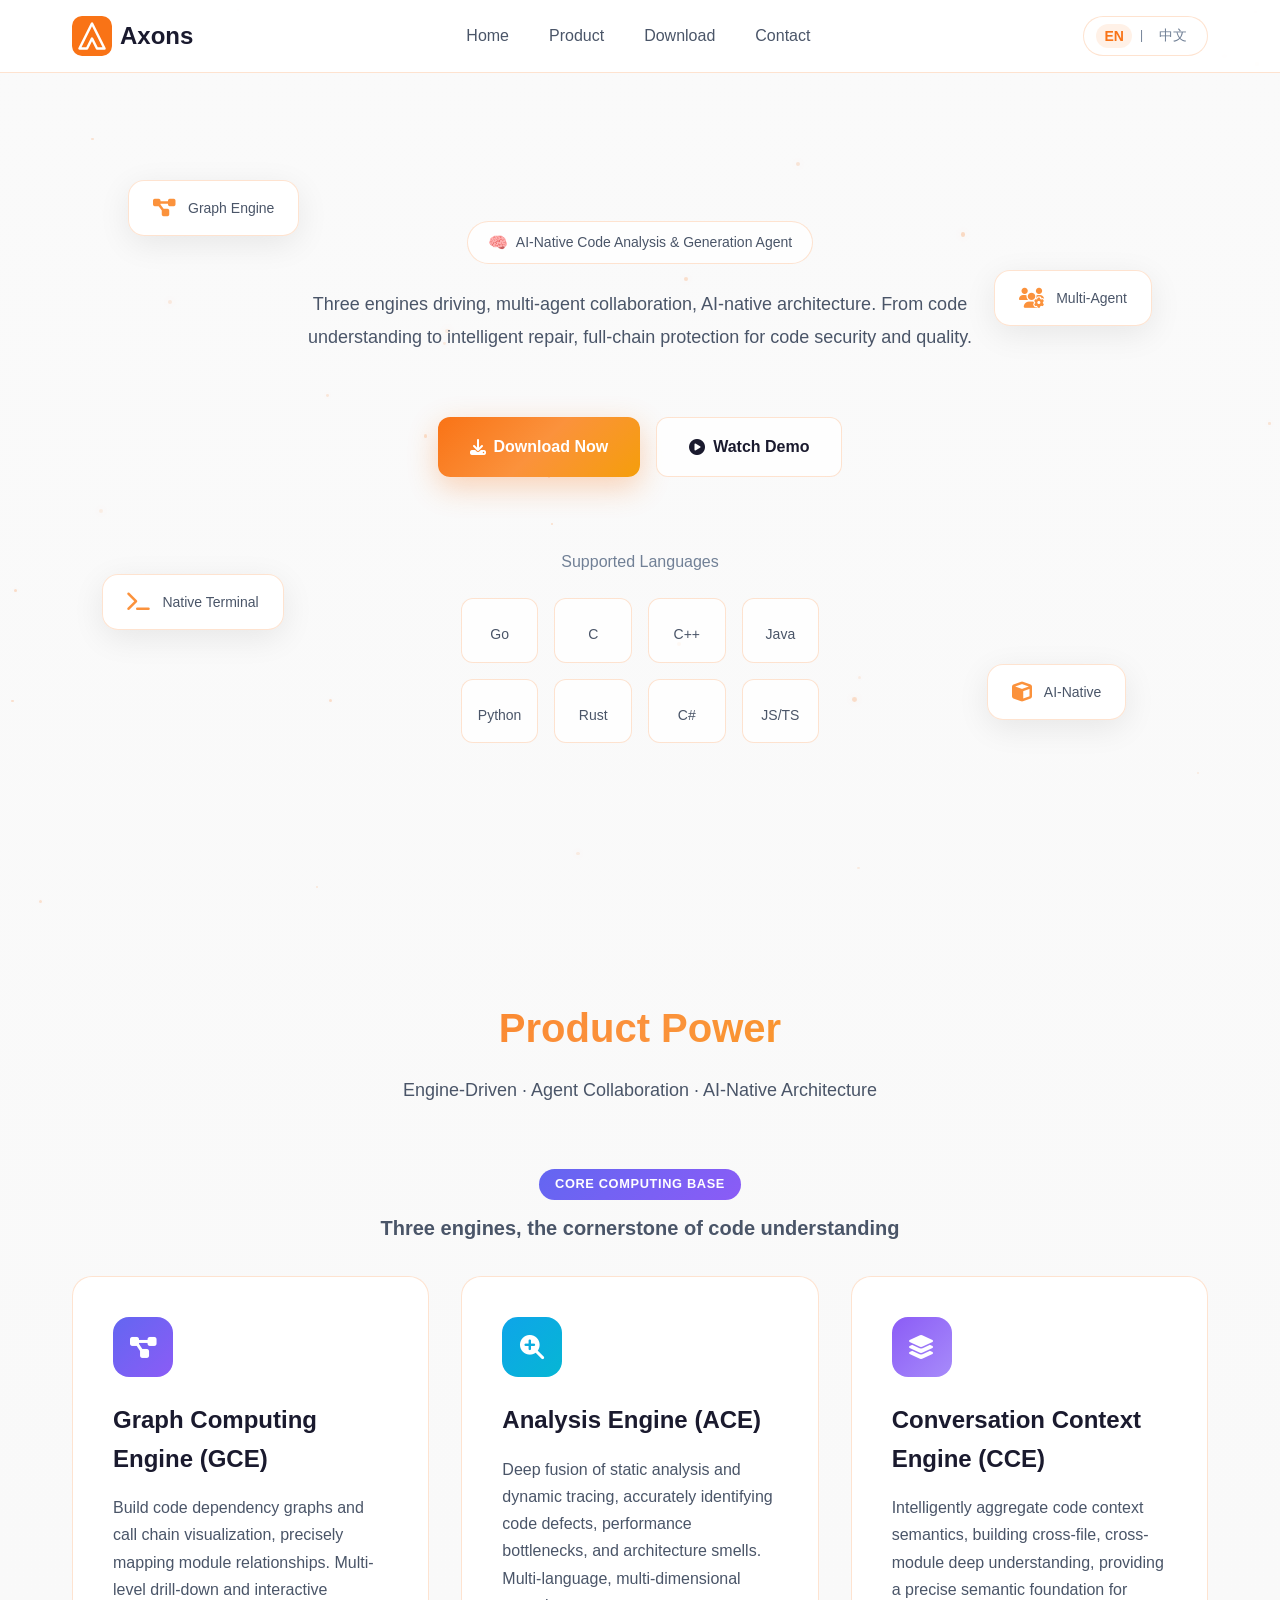
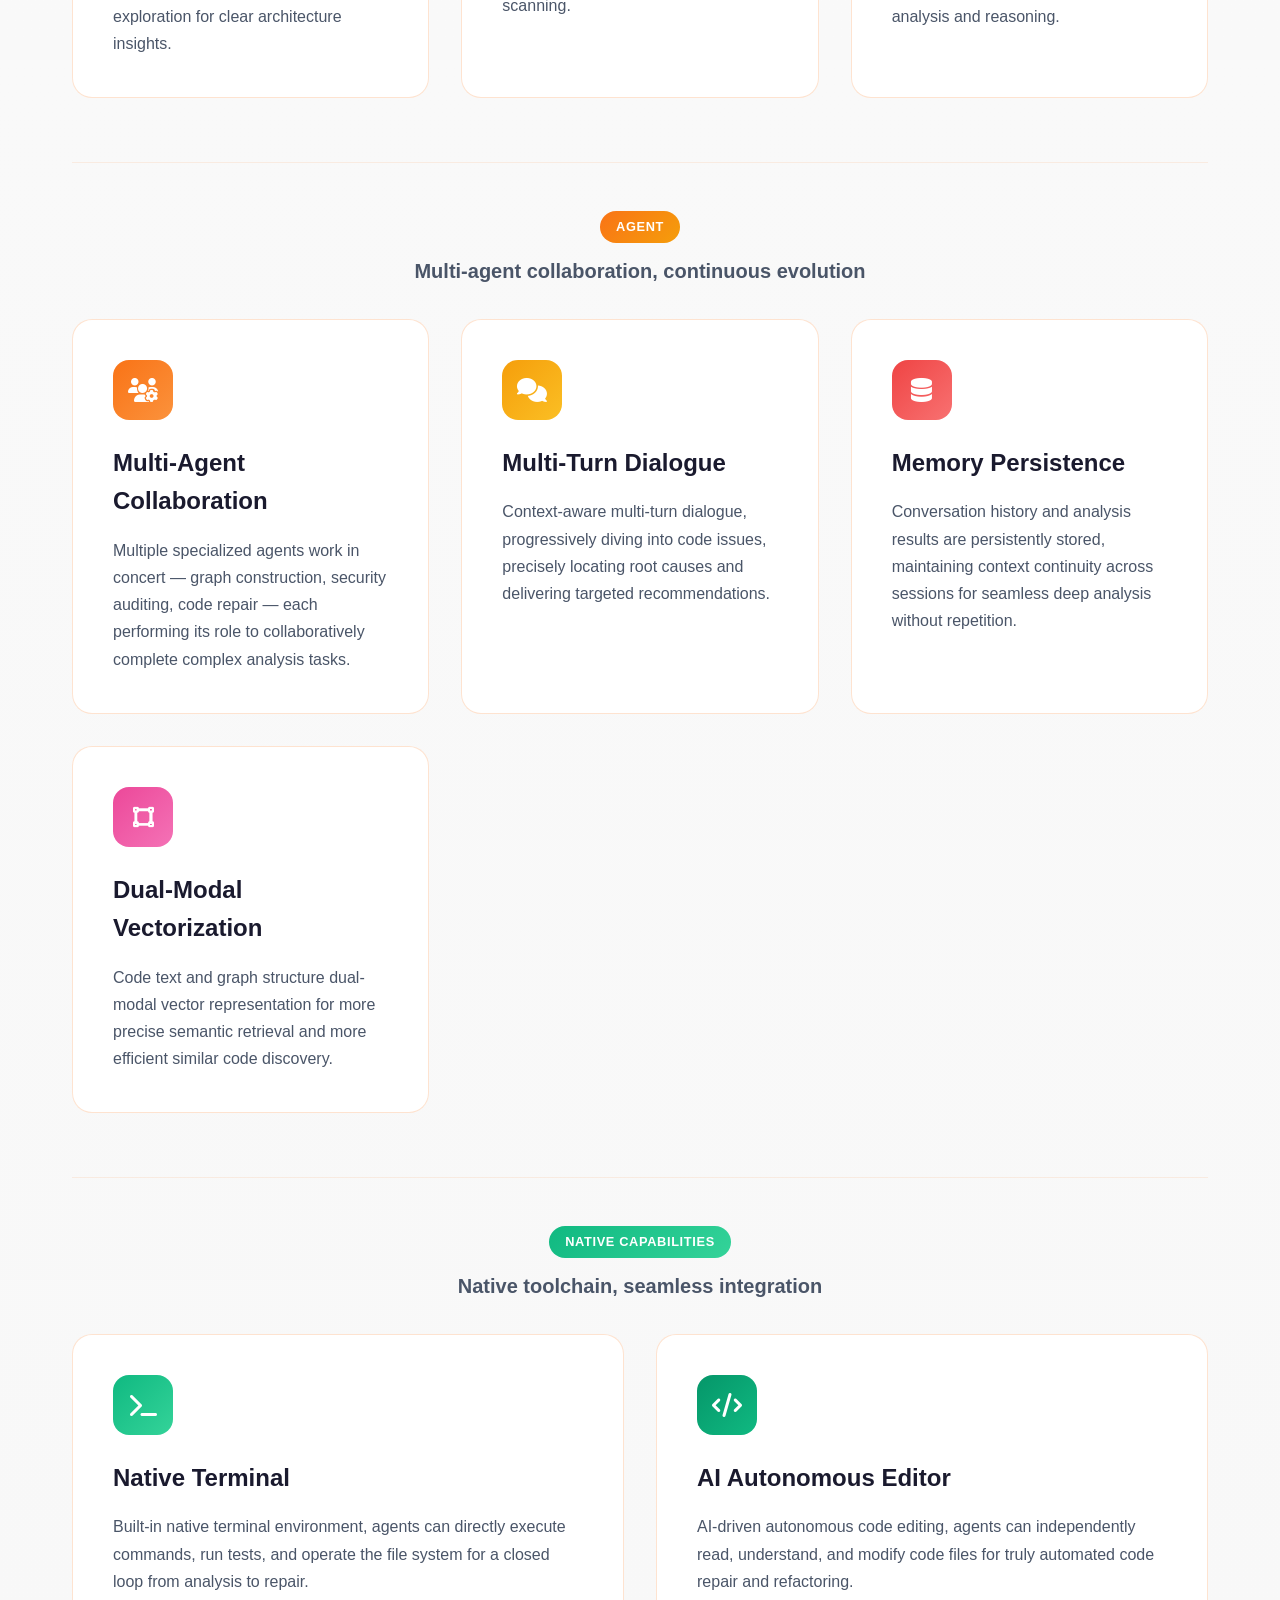
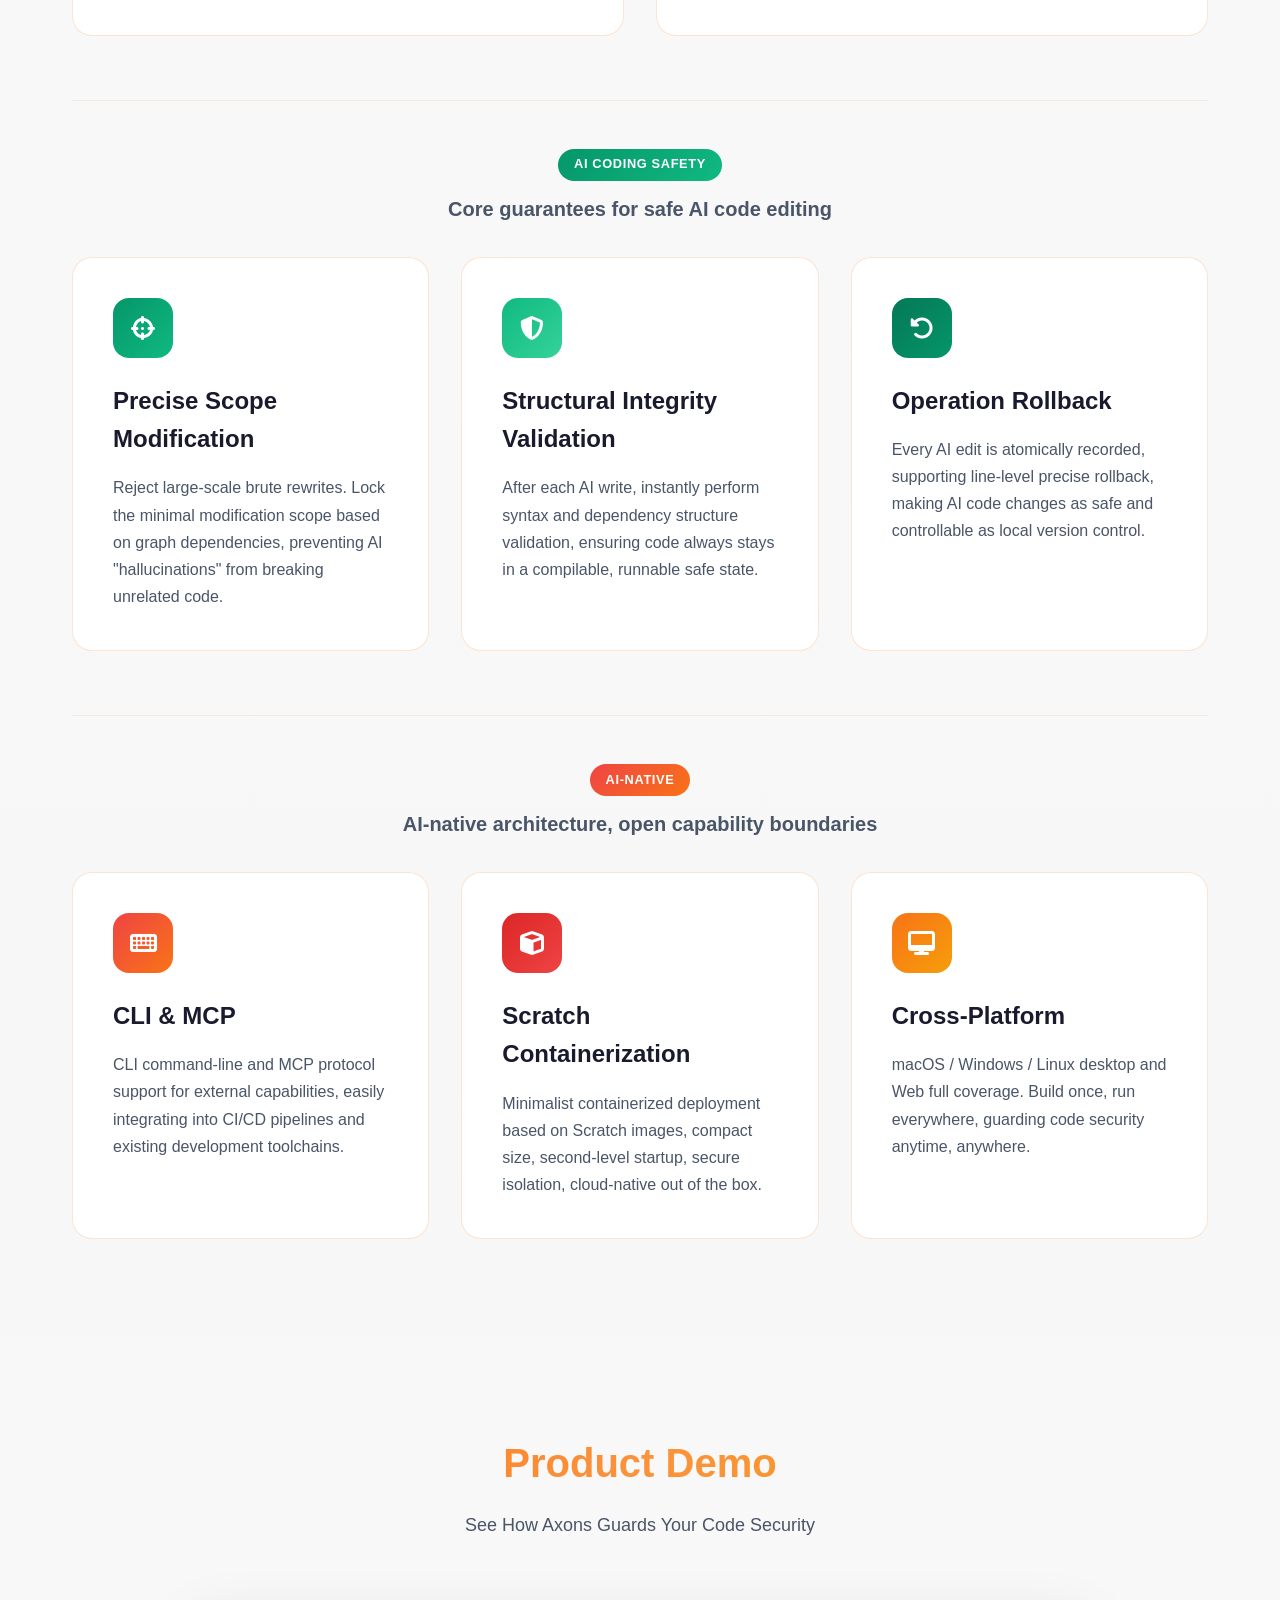
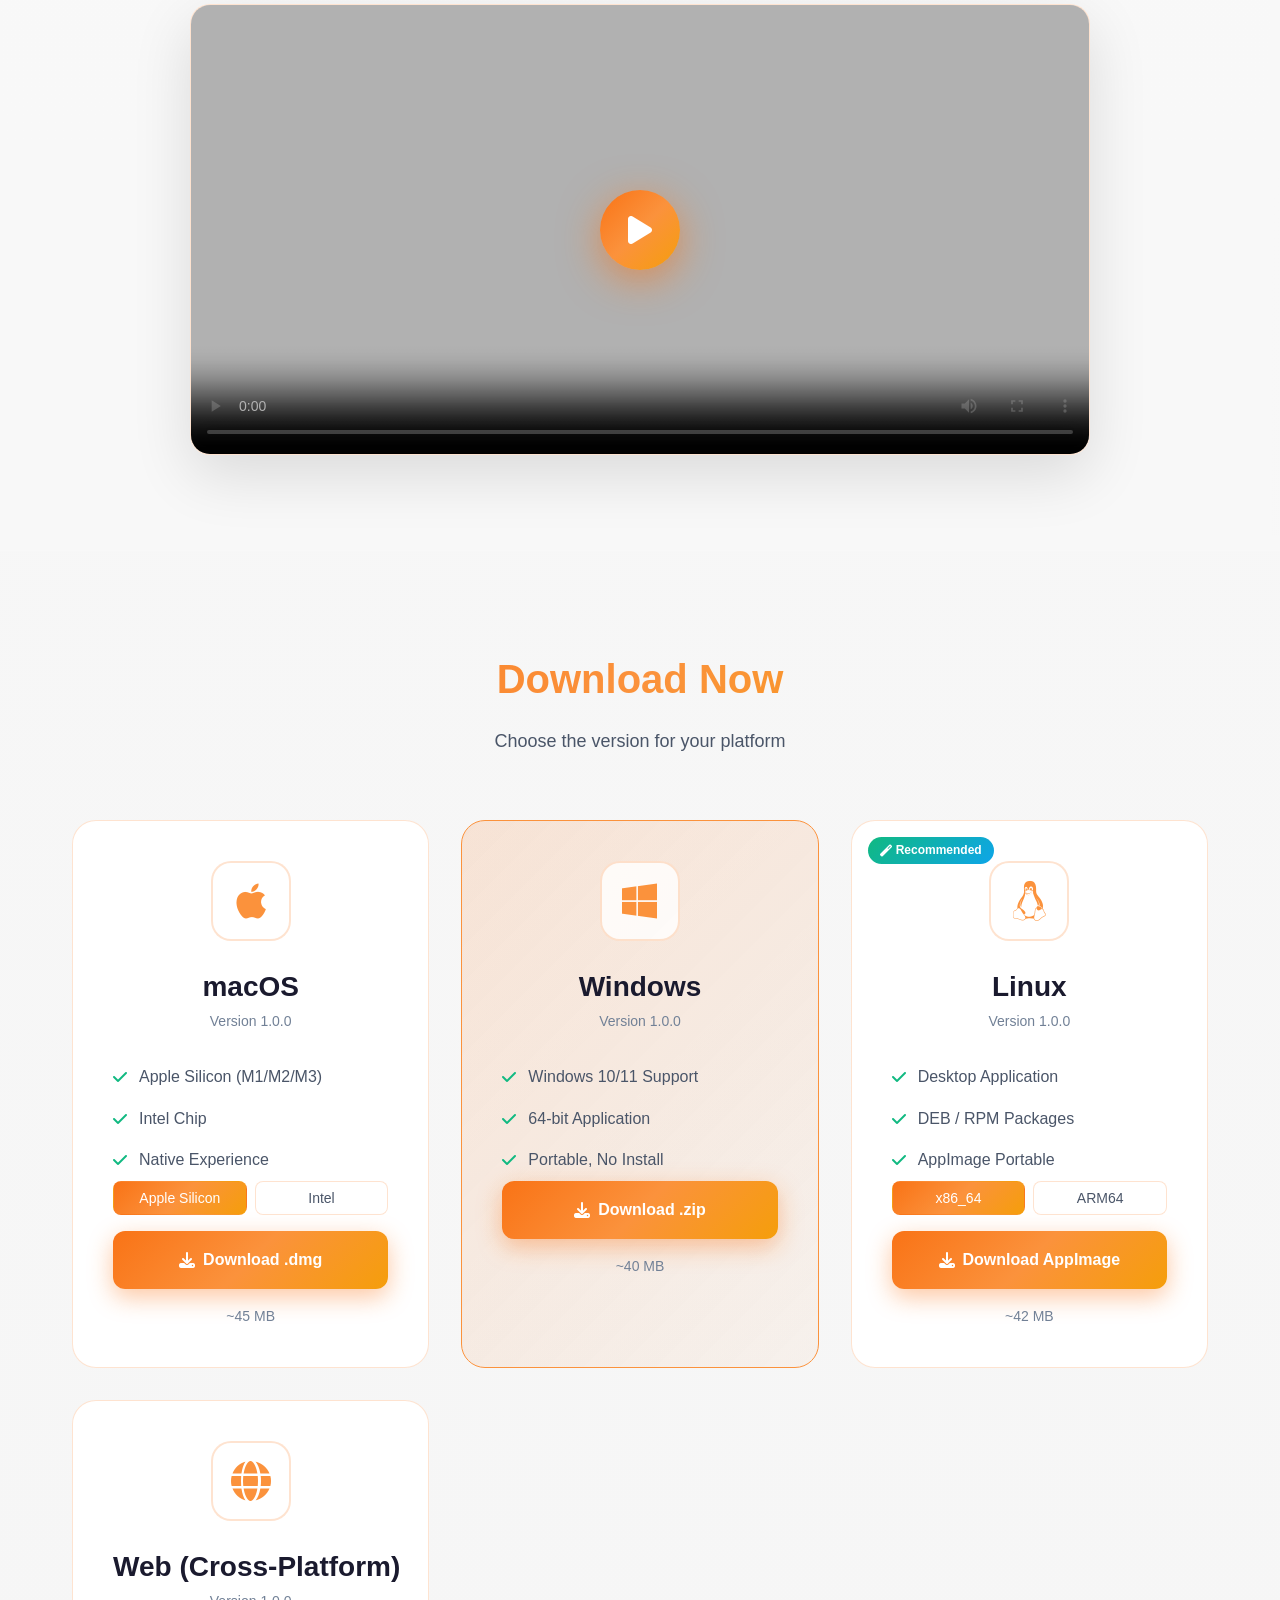
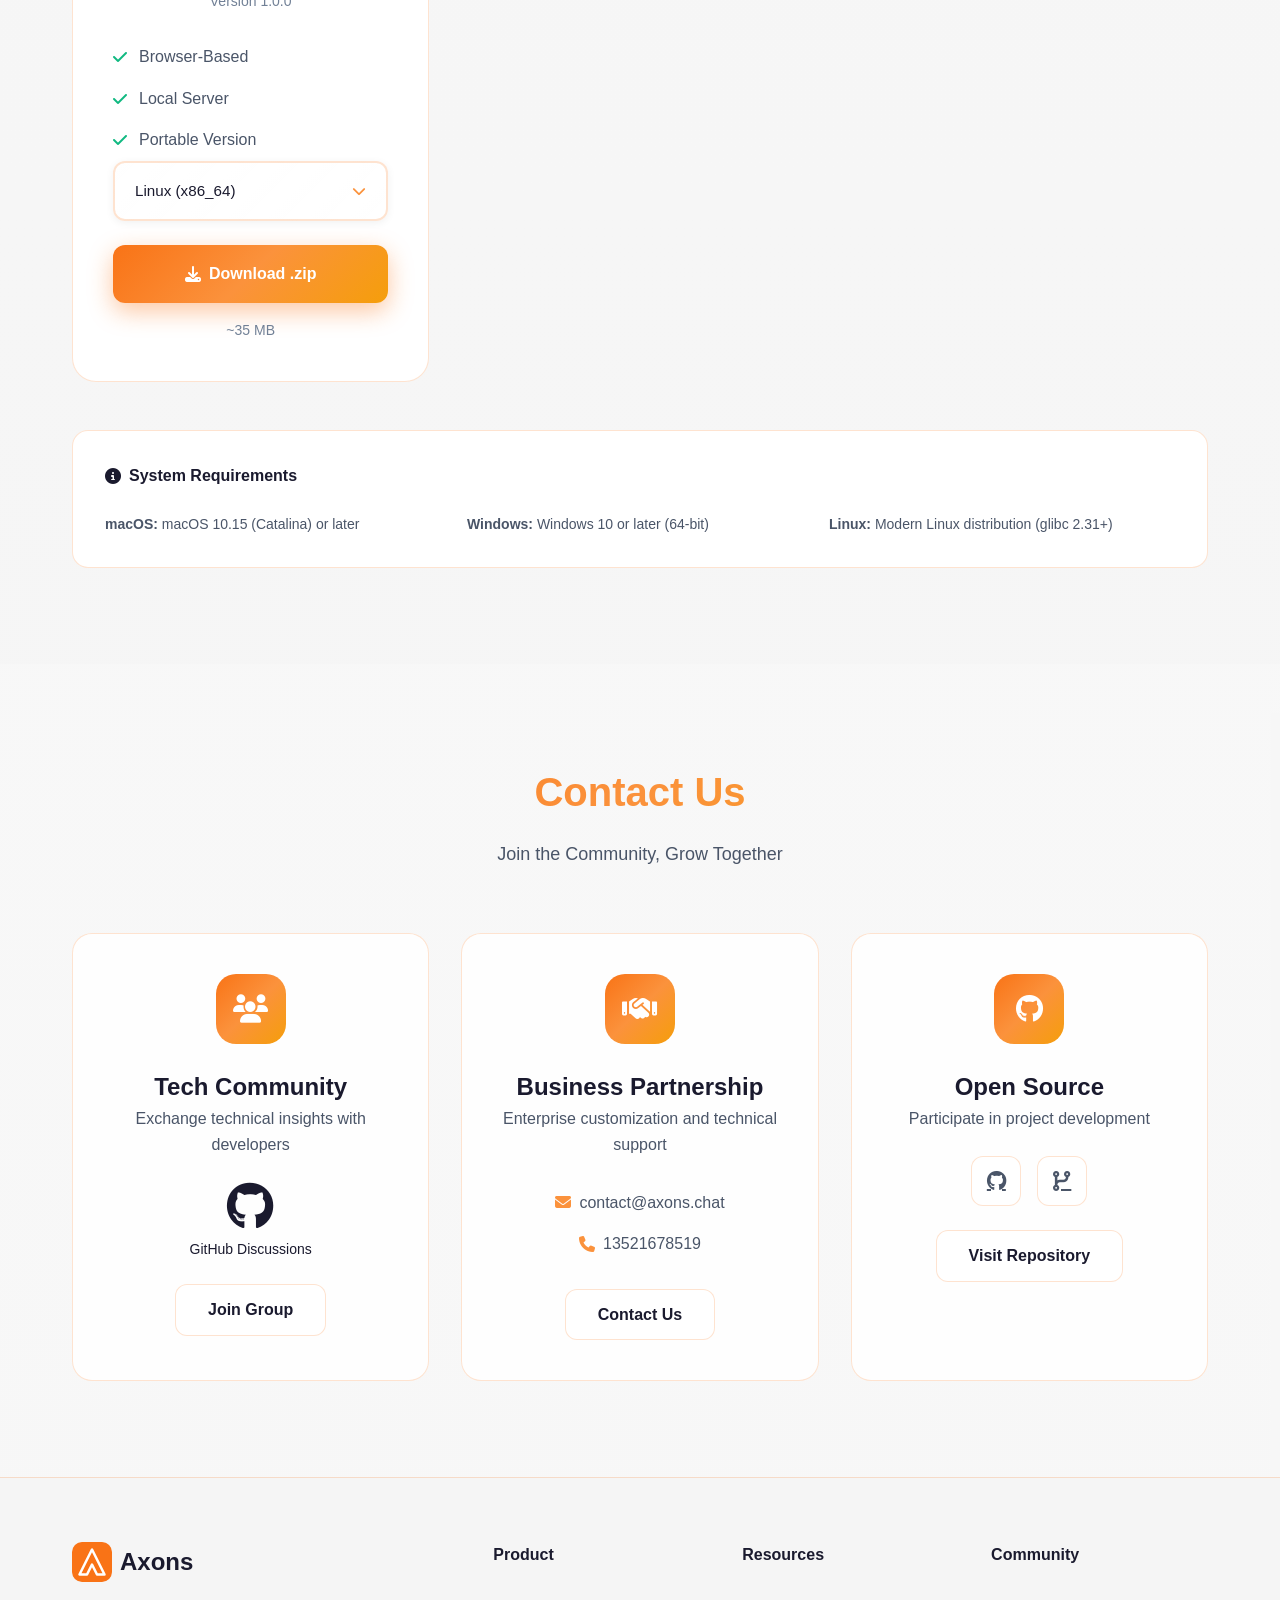
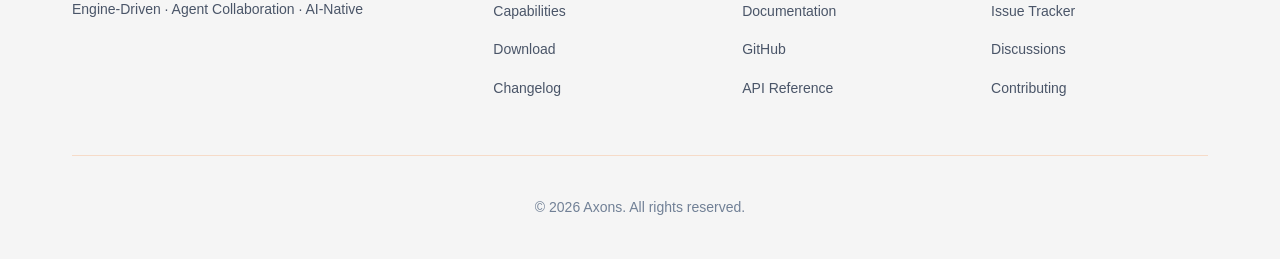
==== commit f6bbe9d4: "cr" ====
--- a/index.html
+++ b/index.html
@@ -52,11 +52,6 @@
                 <span class="badge-icon">🧠</span>
                 <span data-i18n="hero.badge">AI原生代码分析与生成智能体</span>
                 </div>
-                <!--
-                <div class="human-graph-container">
-                    <img src="public/head-graph.svg" alt="Head Graph" id="head-graph-svg">
-                </div>
--->
             <p class="hero-description" data-i18n="hero.description">
                 三大引擎驱动，多智能体协同，AI原生架构。从代码理解到智能修复，全链路守护代码安全与质量。
             </p>
@@ -74,7 +69,7 @@
                 <h3 class="support-title" data-i18n="languages.title">支持的编程语言</h3>
                 <div class="language-grid">
                     <div class="language-item">
-                        <i class="devicon-go-plain colored"></i>
+                        <i class="devicon-go-original-wordmark colored"></i>
                         <span>Go</span>
                     </div>
                     <div class="language-item">
@@ -135,10 +130,10 @@
                 <h2 class="section-title" data-i18n="features.title">产品力</h2>
                 <p class="section-subtitle" data-i18n="features.subtitle">引擎驱动 · 智能体协同 · AI原生架构</p>
             </div>
-<!-- 核心引擎 -->
+<!-- 核心计算底座 -->
 <div class="feature-category">
     <div class="category-header">
-        <span class="category-badge badge-engine" data-i18n="features.category.engine">核心引擎</span>
+        <span class="category-badge badge-engine" data-i18n="features.category.engine">核心计算底座</span>
         <h3 class="category-title" data-i18n="features.category.engine.title">三大引擎，构筑代码理解基石</h3>
     </div>
     <div class="features-grid features-grid-3">
@@ -146,21 +141,21 @@
             <div class="feature-icon">
                 <i class="fas fa-project-diagram"></i>
             </div>
-                        <h3 data-i18n="features.graph.title">图谱引擎</h3>
+                        <h3 data-i18n="features.graph.title">图谱计算引擎（GCE）</h3>
                         <p data-i18n="features.graph.desc">构建代码依赖图谱与调用链可视化，精准映射模块关系，支持多层级钻取与交互式探索，让代码架构一目了然。</p>
                         </div>
                         <div class="feature-card feature-analysis">
                             <div class="feature-icon">
                                 <i class="fas fa-search-plus"></i>
                             </div>
-                        <h3 data-i18n="features.analysis.title">分析引擎</h3>
+                        <h3 data-i18n="features.analysis.title">分析引擎（ACE）</h3>
                         <p data-i18n="features.analysis.desc">静态分析与动态追踪深度融合，精准识别代码缺陷、性能瓶颈与架构异味，支持多语言多维度全面扫描。</p>
                         </div>
                         <div class="feature-card feature-context">
                             <div class="feature-icon">
                                 <i class="fas fa-layer-group"></i>
                             </div>
-                            <h3 data-i18n="features.context.title">上下文引擎</h3>
+                            <h3 data-i18n="features.context.title">会话上下文引擎（CCE）</h3>
                             <p data-i18n="features.context.desc">智能聚合代码上下文语义，构建跨文件、跨模块的深层理解，为分析与推理提供精准的语义基座。</p>
                         </div>
                         </div>
@@ -206,7 +201,7 @@
                         <!-- 工具 -->
                         <div class="feature-category">
                             <div class="category-header">
-                                <span class="category-badge badge-tool" data-i18n="features.category.tool">工具</span>
+                                <span class="category-badge badge-tool" data-i18n="features.category.tool">原生能力</span>
                                 <h3 class="category-title" data-i18n="features.category.tool.title">原生工具链，无缝集成</h3>
                             </div>
                             <div class="features-grid features-grid-2">
@@ -225,6 +220,36 @@
                                             <p data-i18n="features.editor.desc">AI驱动的自主代码编辑能力，智能体可自主读取、理解、修改代码文件，实现真正的自动化代码修复与重构。</p>
                                             </div>
                                     </div>
+                                    </div>
+                                    <!-- AI编程安全机制 -->
+                                    <div class="feature-category">
+                                        <div class="category-header">
+                                            <span class="category-badge badge-security" data-i18n="features.category.security">AI编程安全机制</span>
+                                            <h3 class="category-title" data-i18n="features.category.security.title">核心保障，让AI改代码安全可控</h3>
+                                        </div>
+                                        <div class="features-grid features-grid-3">
+                                            <div class="feature-card feature-scope">
+                                                <div class="feature-icon">
+                                                    <i class="fas fa-crosshairs"></i>
+                                                </div>
+                                                <h3 data-i18n="features.scope.title">精准定界修改</h3>
+                                                <p data-i18n="features.scope.desc">拒绝大范围暴力重写，基于图谱依赖锁定最小修改范围，防止AI"幻觉"破坏无关代码。</p>
+                                            </div>
+                                            <div class="feature-card feature-integrity">
+                                                <div class="feature-icon">
+                                                    <i class="fas fa-shield-alt"></i>
+                                                </div>
+                                                <h3 data-i18n="features.integrity.title">结构完整性校验</h3>
+                                                <p data-i18n="features.integrity.desc">在AI每次写入后，即时进行语法与依赖结构校验，确保代码始终处于可编译、可运行的安全状态。</p>
+                                            </div>
+                                            <div class="feature-card feature-rollback">
+                                                <div class="feature-icon">
+                                                    <i class="fas fa-undo-alt"></i>
+                                                </div>
+                                                <h3 data-i18n="features.rollback.title">操作可回滚</h3>
+                                                <p data-i18n="features.rollback.desc">AI的每一次编辑均被原子化记录，支持精准到单行级别的操作回滚，让AI改代码如同本地版本控制般安全可控。</p>
+                                            </div>
+                                        </div>
                                     </div>
                                     <!-- AI原生 -->
                                     <div class="feature-category">
@@ -466,9 +491,15 @@
                     </div>
                     <h3 data-i18n="contact.tech.title">Tech Community</h3>
                     <p data-i18n="contact.tech.desc">Exchange technical insights with developers</p>
-                    <div class="qr-code">
+                    <div class="qr-code" id="tech-qr-zh">
                         <img src="https://api.qrserver.com/v1/create-qr-code/?size=150x150&data=https://github.com/mengshi02/axons"
-                            alt="Tech Community QR">
+                            alt="微信群二维码">
+                    </div>
+                    <div class="qr-code" id="tech-qr-en" style="display:none;">
+                        <a href="https://github.com/mengshi02/axons/discussions" target="_blank" style="display:flex;flex-direction:column;align-items:center;gap:0.5rem;text-decoration:none;color:var(--text-primary);">
+                            <i class="fab fa-github" style="font-size:3rem;"></i>
+                            <span style="font-size:0.875rem;">GitHub Discussions</span>
+                        </a>
                     </div>
                     <a href="#" class="contact-link" data-i18n="contact.tech.join">Join Group</a>
                 </div>
@@ -479,10 +510,10 @@
                     <h3 data-i18n="contact.business.title">Business Partnership</h3>
                     <p data-i18n="contact.business.desc">Enterprise customization and technical support</p>
                     <div class="contact-info">
-                        <p><i class="fas fa-envelope"></i> contact@axons.dev</p>
-                        <p><i class="fas fa-phone"></i> +86 138-0000-0000</p>
-                    </div>
-                    <a href="mailto:contact@axons.dev" class="contact-link" data-i18n="contact.business.reach">Contact
+                        <p><i class="fas fa-envelope"></i> contact@axons.chat</p>
+                        <p><i class="fas fa-phone"></i> 13521678519</p>
+                    </div>
+                    <a href="mailto:contact@axons.chat" class="contact-link" data-i18n="contact.business.reach">Contact
                         Us</a>
                 </div>
                 <div class="contact-card">
@@ -522,14 +553,14 @@
                         <h4 data-i18n="footer.product">Product</h4>
                         <a href="#features" data-i18n="footer.features">Features</a>
                         <a href="#download" data-i18n="footer.download">Download</a>
-                        <a href="#" data-i18n="footer.changelog">Changelog</a>
+                        <a href="https://github.com/mengshi02/axons/blob/main/CHANGELOG.md" data-i18n="footer.changelog">Changelog</a>
                     </div>
                     <div class="footer-column">
                         <h4 data-i18n="footer.resources">Resources</h4>
-                        <a href="https://github.com/mengshi02/axons/blob/main/docs/api.md"
+                        <a href="https://github.com/mengshi02/axons/blob/main/docs"
                             data-i18n="footer.docs">Documentation</a>
                         <a href="https://github.com/mengshi02/axons">GitHub</a>
-                        <a href="#" data-i18n="footer.api">API Reference</a>
+                        <a href="https://github.com/mengshi02/axons/blob/main/docs/api.md" data-i18n="footer.api">API Reference</a>
                     </div>
                     <div class="footer-column">
                         <h4 data-i18n="footer.community">Community</h4>
--- a/styles.css
+++ b/styles.css
@@ -39,8 +39,8 @@
 html {
     scroll-behavior: smooth;
     font-size: 16px;
-}
-
+    overflow-x: hidden;
+}
 body {
     font-family: var(--font-family);
     background: var(--gradient-bg);
@@ -48,6 +48,8 @@
     line-height: 1.6;
     overflow-x: hidden;
     position: relative;
+    width: 100%;
+        max-width: 100vw;
 }
 
 .container {
@@ -167,6 +169,9 @@
     background: linear-gradient(135deg, #EF4444 0%, #F97316 100%);
 }
 
+.badge-security {
+    background: linear-gradient(135deg, #059669 0%, #10B981 100%);
+}
 .category-title {
     font-size: 1.25rem;
     font-weight: 600;
@@ -225,6 +230,18 @@
     background: linear-gradient(135deg, #F97316 0%, #F59E0B 100%);
 }
 
+/* 特色卡片渐变 - AI编程安全机制 */
+.feature-scope .feature-icon {
+    background: linear-gradient(135deg, #059669 0%, #10B981 100%);
+}
+
+.feature-integrity .feature-icon {
+    background: linear-gradient(135deg, #10B981 0%, #34D399 100%);
+}
+
+.feature-rollback .feature-icon {
+    background: linear-gradient(135deg, #047857 0%, #059669 100%);
+}
 /* 特性网格布局变体 */
 .features-grid-3 {
     grid-template-columns: repeat(3, 1fr);
@@ -443,6 +460,10 @@
     max-width: 700px;
     z-index: 10;
     text-align: center;
+    display: flex;
+        flex-direction: column;
+        align-items: center;
+        gap: 1.5rem;
 }
 
 .hero-badge {
@@ -536,7 +557,7 @@
 
 /* Language Support Section */
 .language-support {
-    margin-top: 2rem;
+    margin-top: 0;
     text-align: center;
 }
 
@@ -1187,11 +1208,6 @@
 
 /* ==================== 响应式设计 ==================== */
 @media (max-width: 1024px) {
-    .human-graph-container {
-        width: 220px;
-        height: 200px;
-    }
-
     .floating-card {
         display: none;
     }
@@ -1219,6 +1235,7 @@
         .features-grid-2 {
             grid-template-columns: repeat(auto-fit, minmax(300px, 1fr));
         }
+
     .download-cards {
         grid-template-columns: repeat(auto-fit, minmax(280px, 1fr));
     }
@@ -1237,11 +1254,6 @@
         font-size: 14px;
     }
 
-    .human-graph-container {
-        width: 200px;
-        height: 180px;
-    }
-
     .hero {
         min-height: auto;
         padding: 7rem 1rem 2rem;
@@ -1249,12 +1261,10 @@
 
     .hero-badge {
         font-size: 0.8rem;
-        padding: 0.4rem 1rem;
     }
 
     .hero-description {
         font-size: 1rem;
-        margin-bottom: 2rem;
         line-height: 1.7;
     }
 
@@ -1418,6 +1428,14 @@
     .contact-grid {
         grid-template-columns: 1fr;
         gap: 1.5rem;
+        min-width: 0;
+        }
+        
+        .feature-card,
+        .download-card,
+        .contact-card {
+            min-width: 0;
+            max-width: 100%;
     }
 
                 .category-title {
@@ -1473,6 +1491,8 @@
 
     .download-card h3 {
         font-size: 1.5rem;
+        white-space: normal;
+            word-break: break-word;
     }
 
     .arch-selector {
@@ -1556,18 +1576,12 @@
         font-size: 13px;
     }
 
-    .human-graph-container {
-        width: 160px;
-        height: 150px;
-    }
-
     .hero {
         padding: 6rem 0.75rem 1.5rem;
     }
 
     .hero-badge {
         font-size: 0.75rem;
-        padding: 0.35rem 0.8rem;
     }
 
     .hero-description {
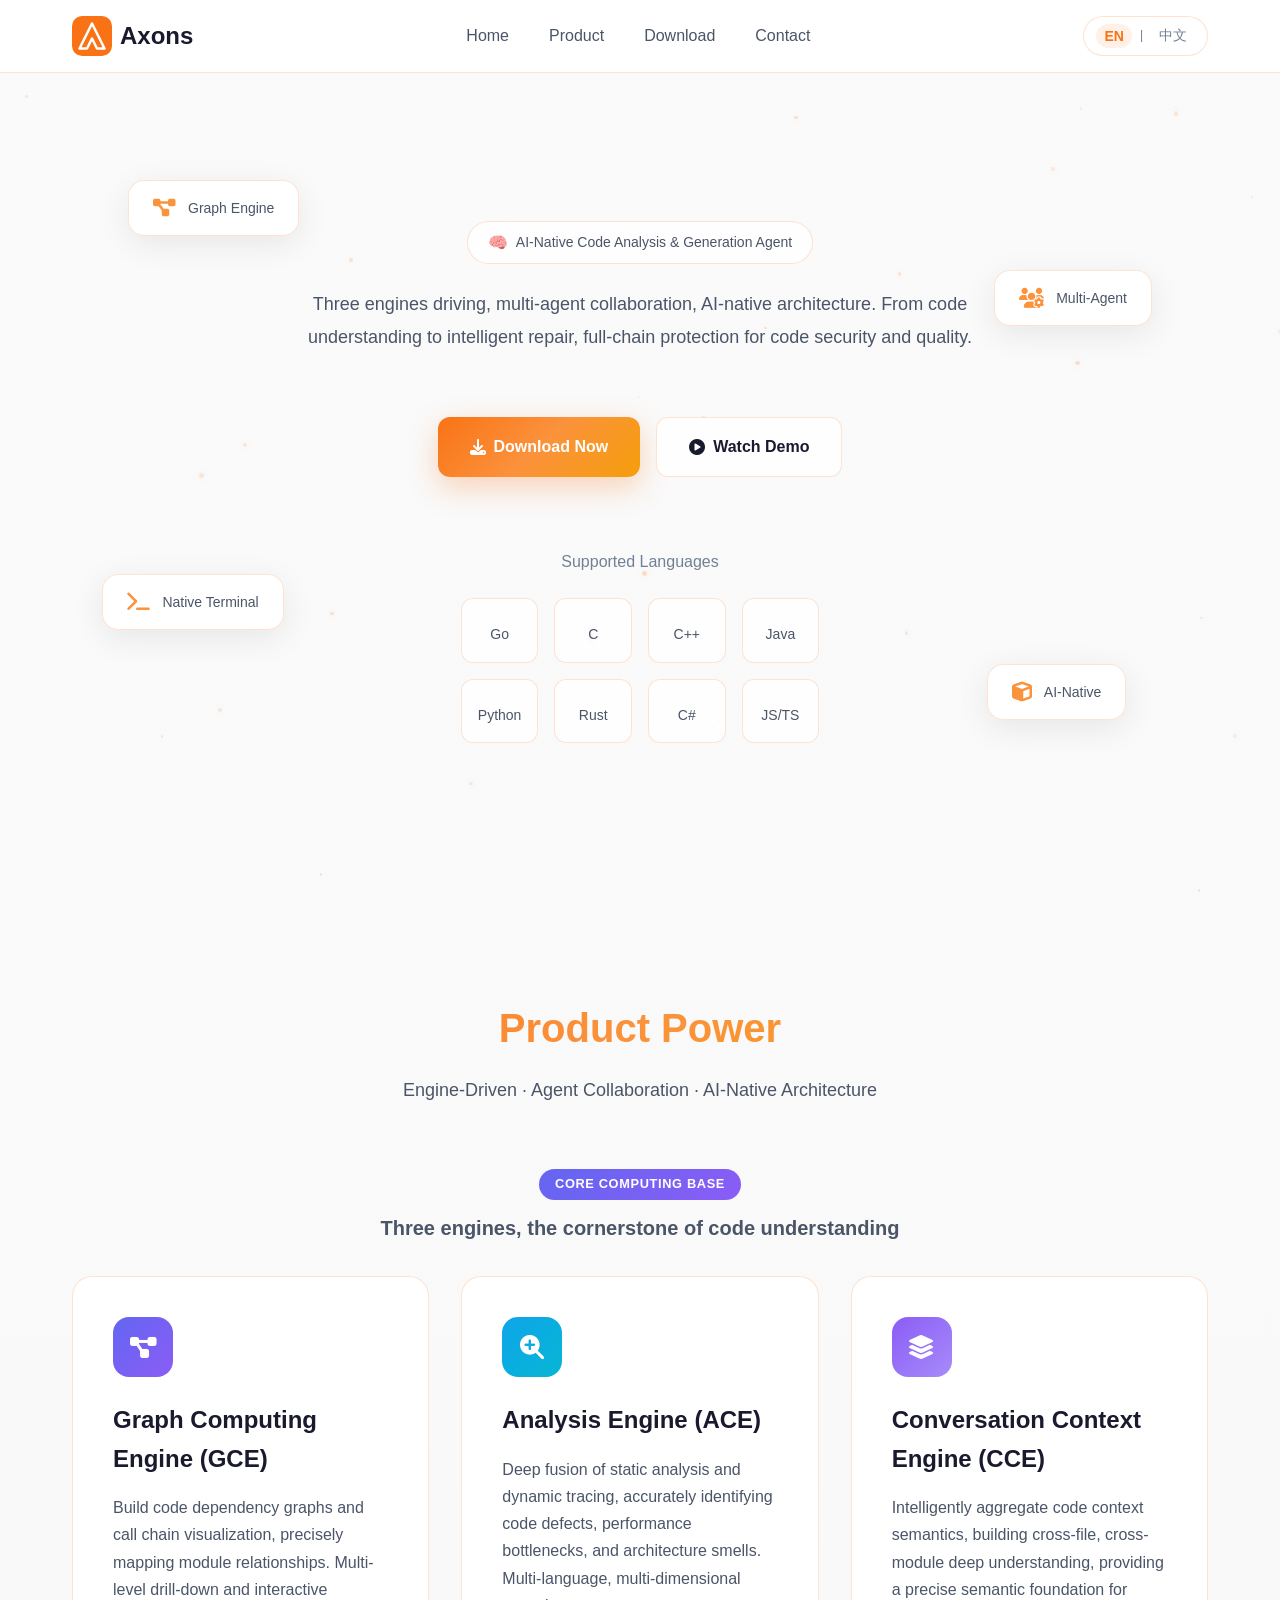
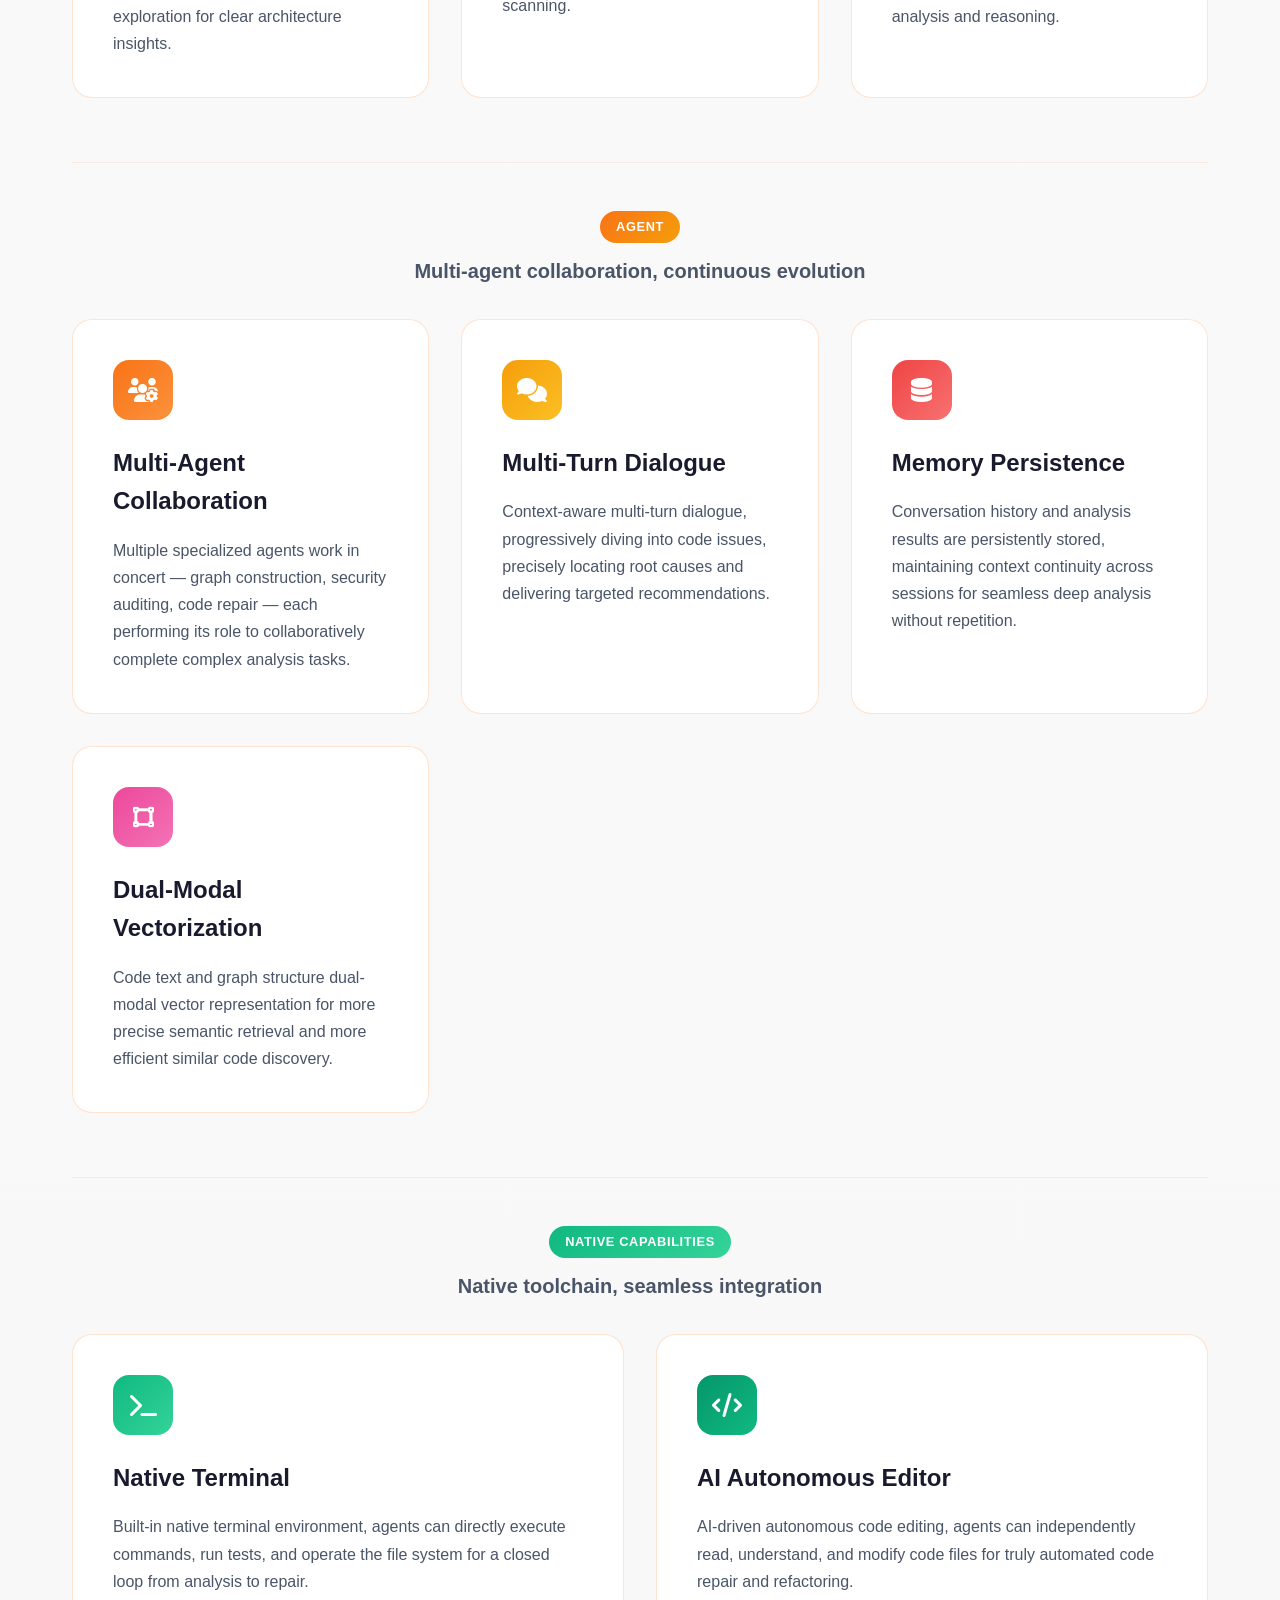
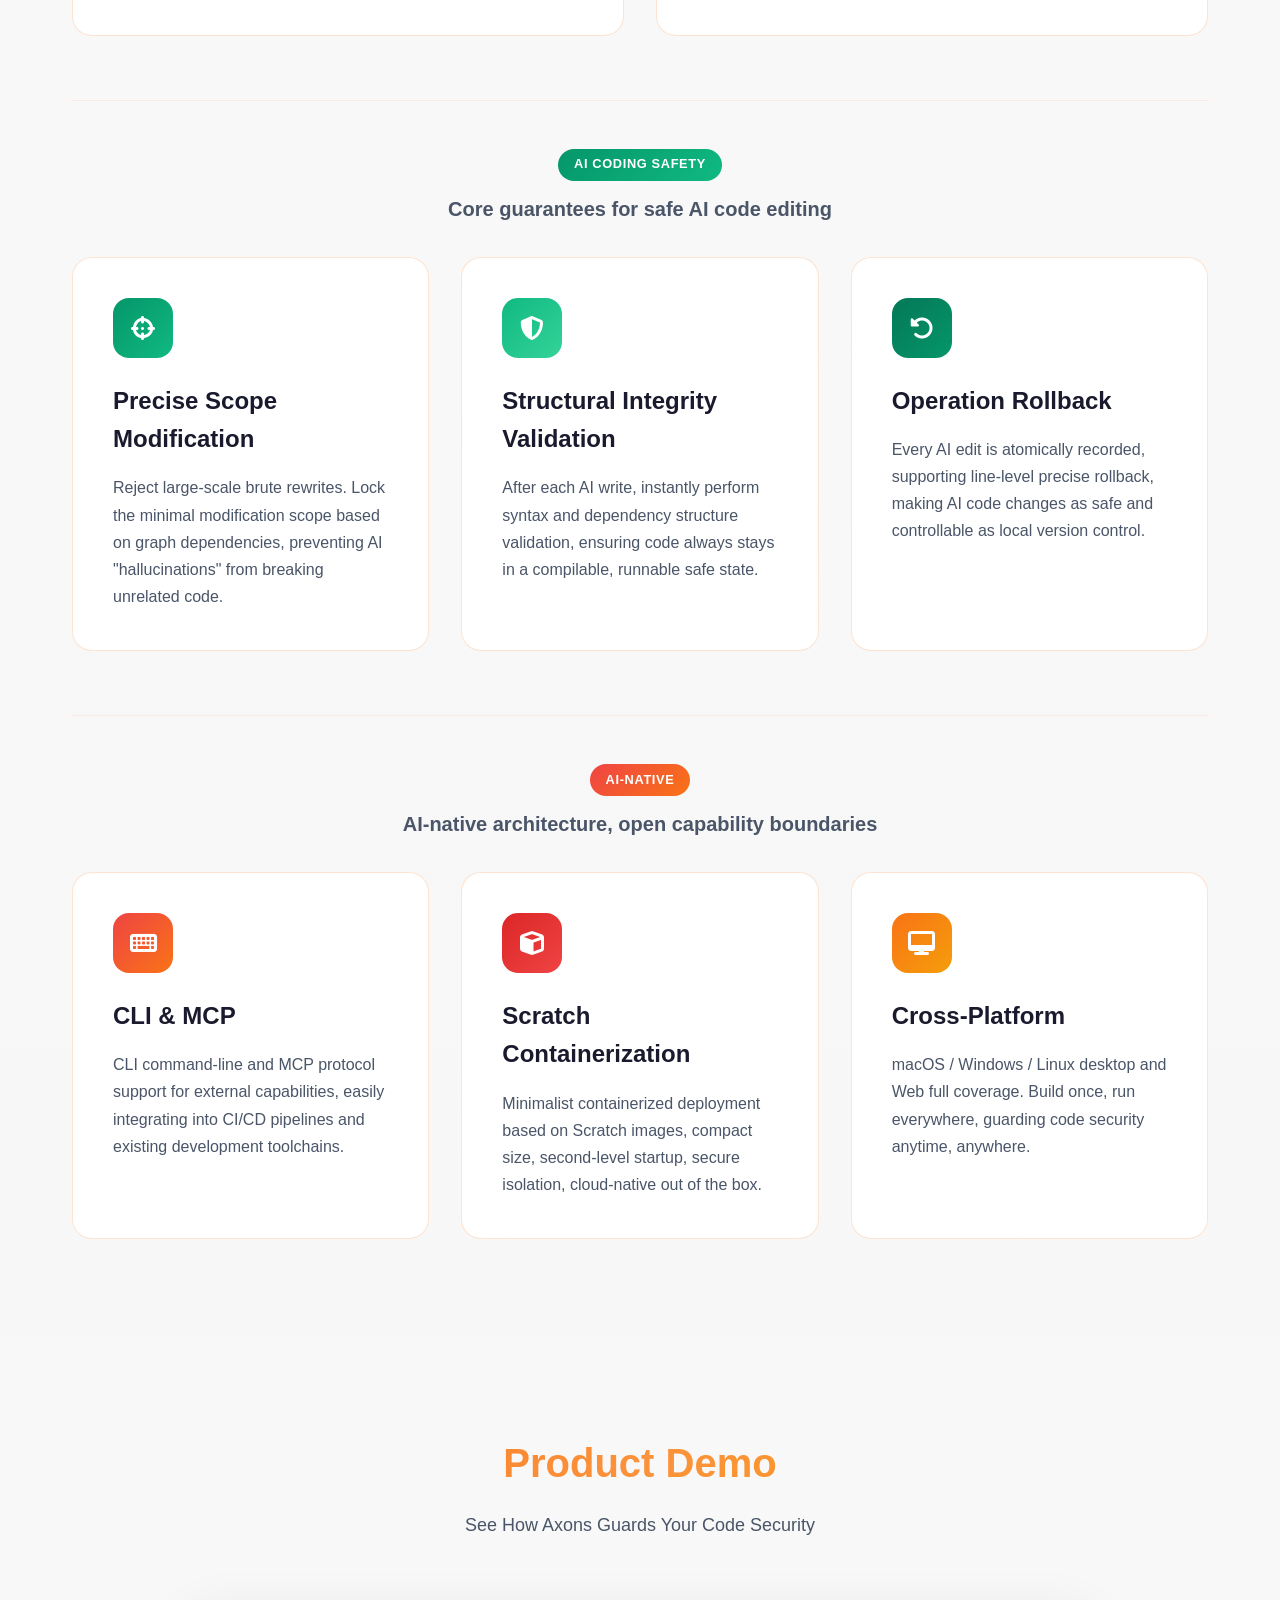
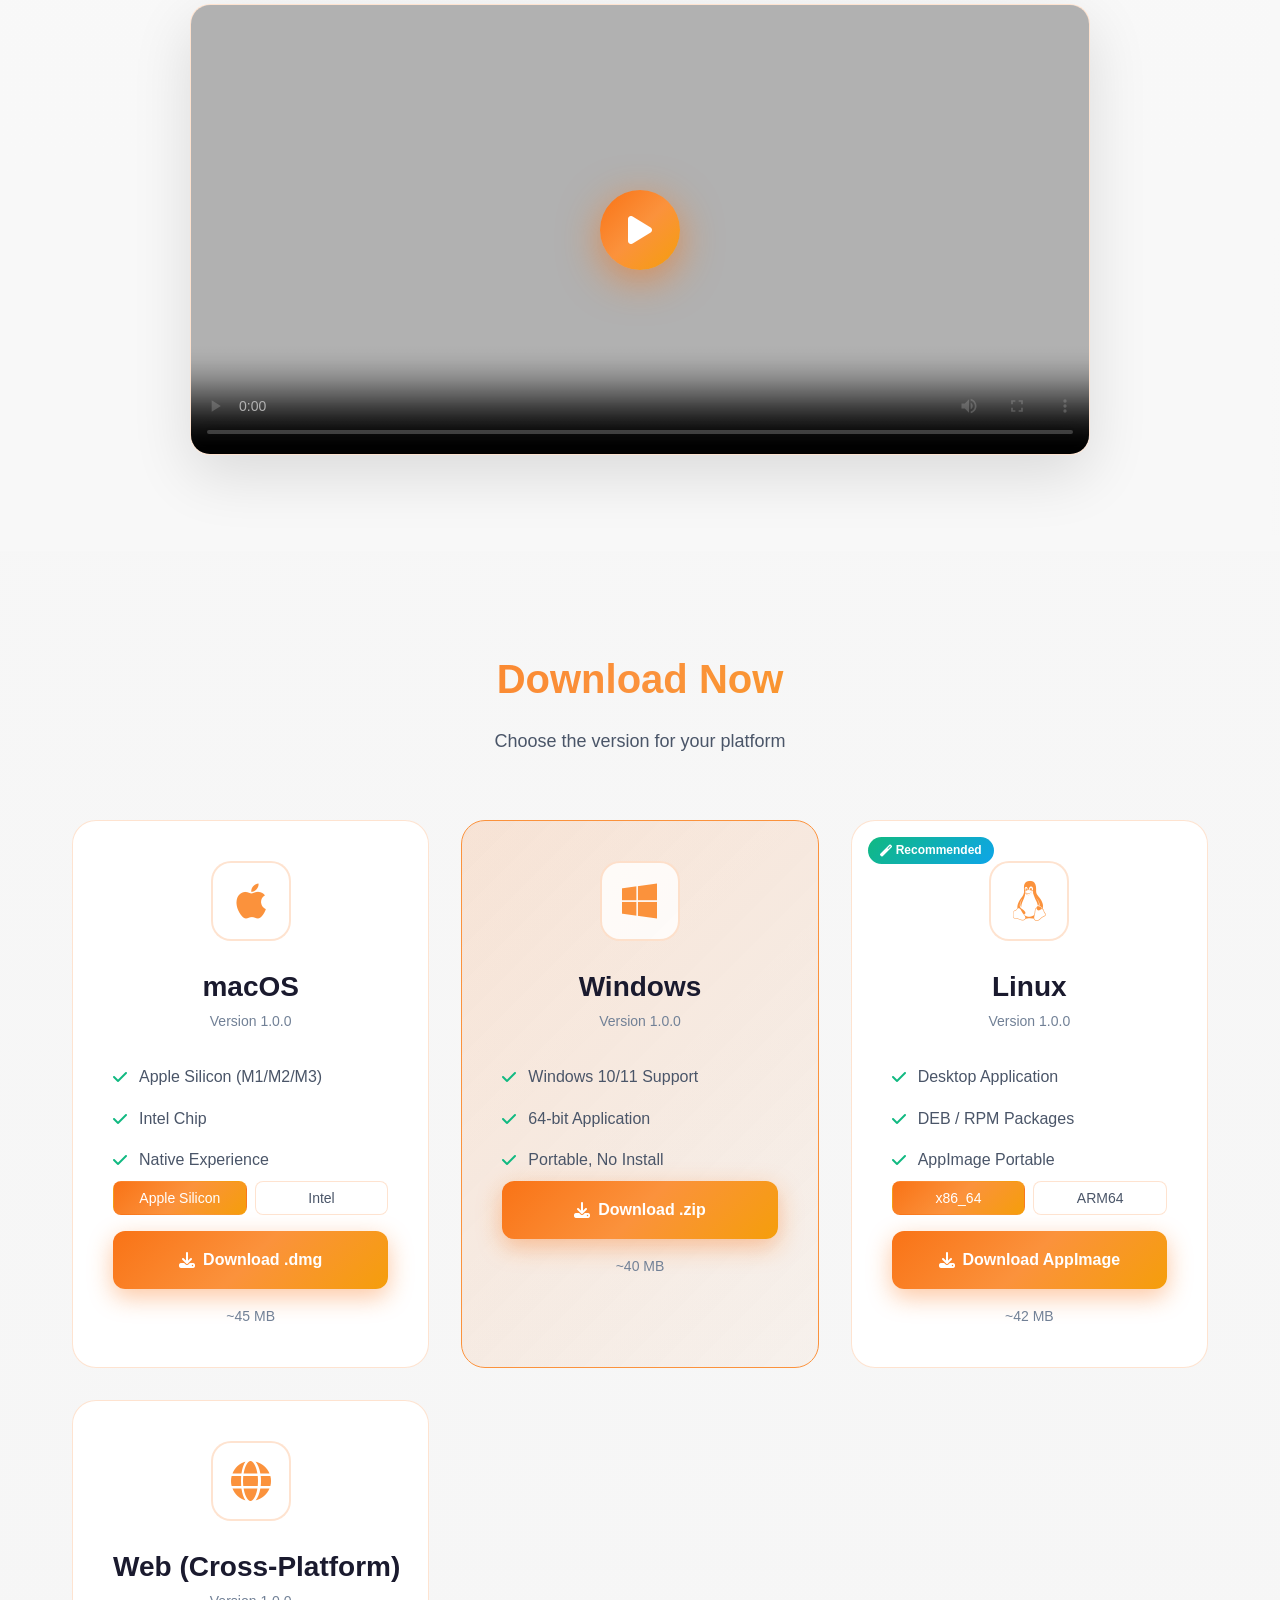
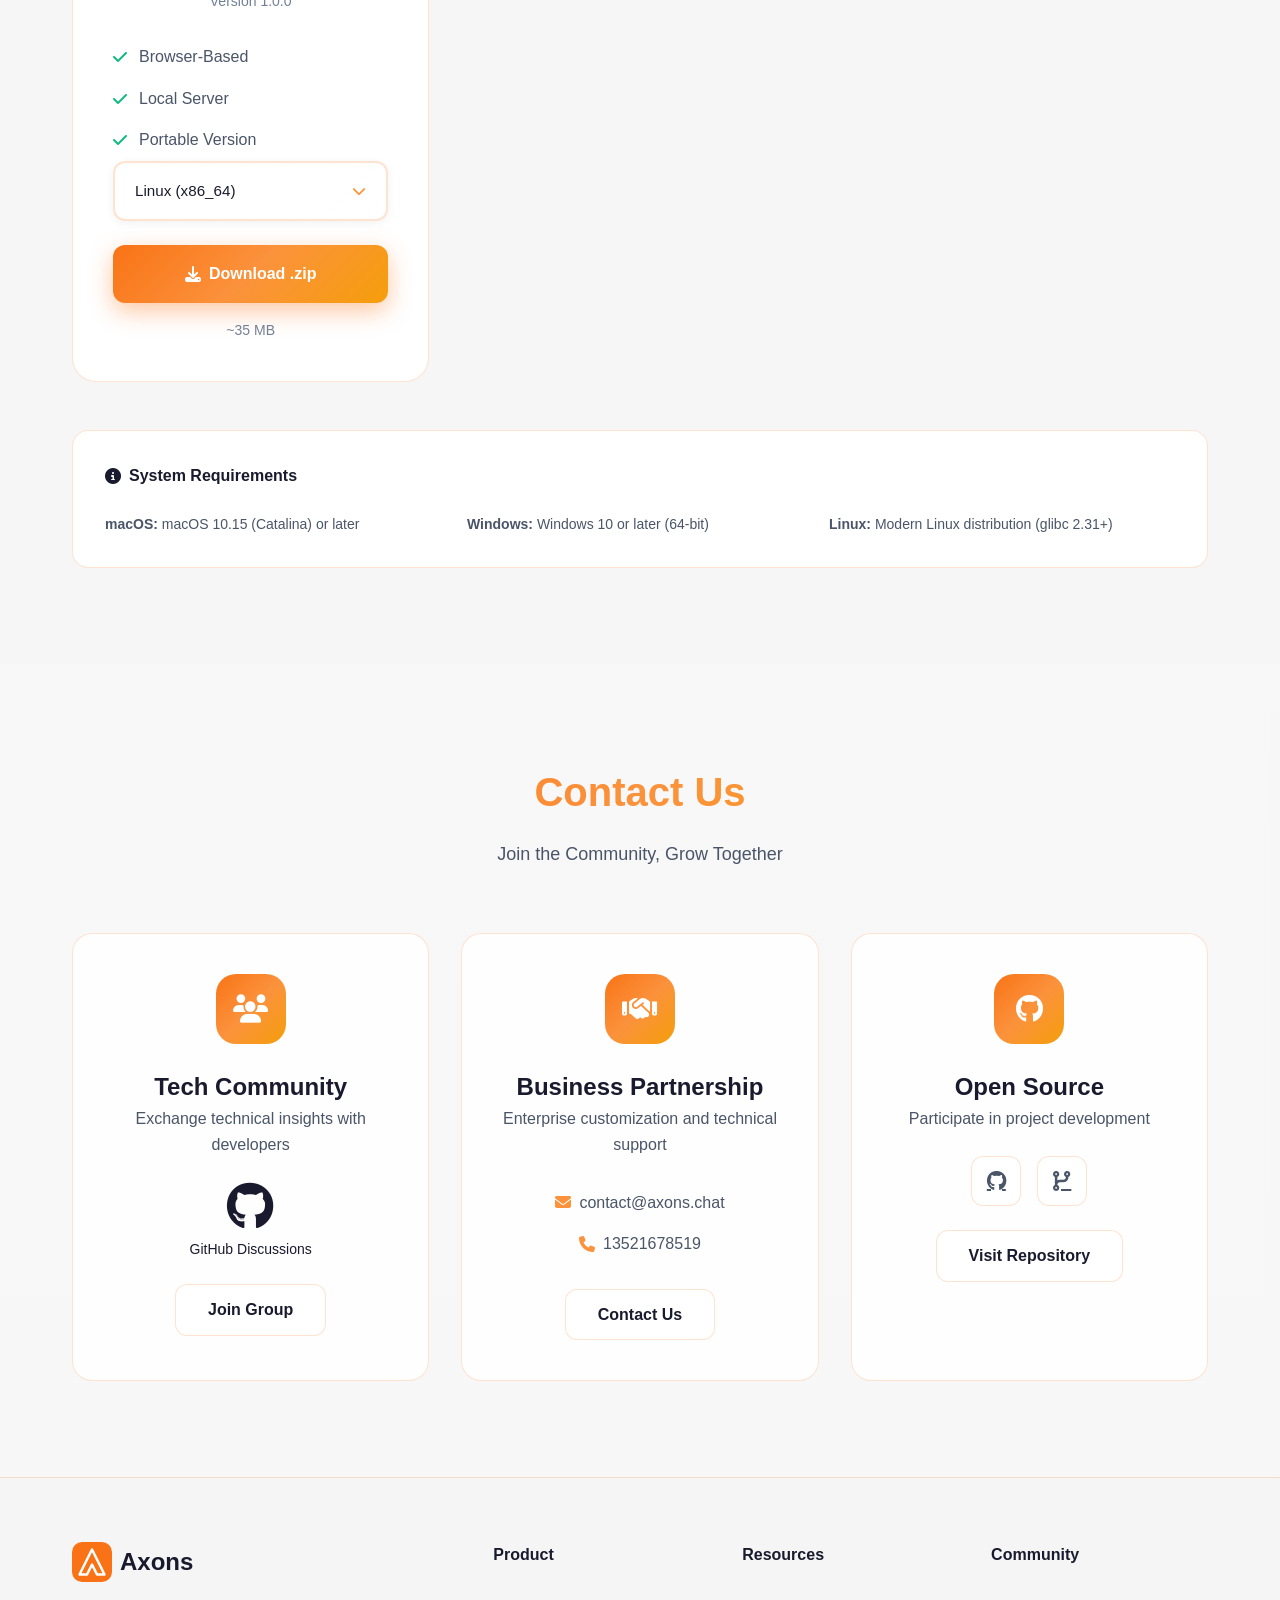
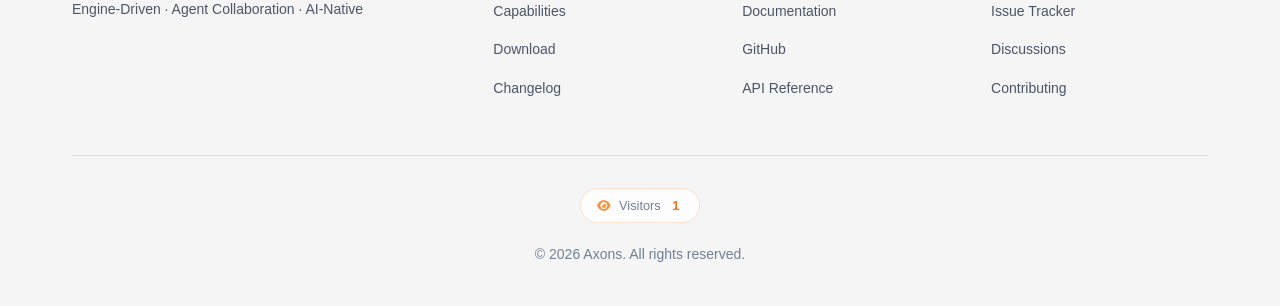
==== commit af833853: "cr" ====
--- a/index.html
+++ b/index.html
@@ -573,6 +573,11 @@
                 </div>
             </div>
             <div class="footer-bottom">
+                <div class="visitor-counter">
+                    <i class="fas fa-eye"></i>
+                    <span data-i18n="footer.visitors">访客数</span>
+                    <span class="visitor-count" id="visitor-count">--</span>
+                </div>
                 <p>&copy; 2026 Axons. All rights reserved.</p>
             </div>
         </div>
--- a/styles.css
+++ b/styles.css
@@ -391,6 +391,10 @@
     flex-direction: column;
     gap: 6px;
     cursor: pointer;
+    padding: 8px;
+        margin: -8px;
+        position: relative;
+        z-index: 1001;
 }
 
 .hamburger span {
@@ -398,6 +402,7 @@
     height: 2px;
     background: var(--text-primary);
     transition: var(--transition-base);
+    pointer-events: none;
 }
 
 /* Language Switch */
@@ -1198,6 +1203,34 @@
     text-align: center;
     padding-top: 2rem;
     border-top: 1px solid var(--border-color);
+    display: flex;
+        flex-direction: column;
+        align-items: center;
+        gap: 0.75rem;
+    }
+    
+    .visitor-counter {
+        display: inline-flex;
+        align-items: center;
+        gap: 0.5rem;
+        padding: 0.4rem 1rem;
+        background: var(--bg-glass);
+        border: 1px solid var(--border-color);
+        border-radius: 20px;
+        font-size: 0.8rem;
+        color: var(--text-muted);
+        backdrop-filter: blur(10px);
+    }
+    
+    .visitor-counter i {
+        color: var(--primary-light);
+        font-size: 0.75rem;
+    }
+    
+    .visitor-count {
+        font-weight: 700;
+        color: var(--primary-color);
+        min-width: 2ch;
 }
 
 .footer-bottom p {
@@ -1308,7 +1341,6 @@
     /* Navigation mobile */
         .navbar {
             padding: 0.75rem 0;
-            overflow: hidden;
         }
     .nav-container {
         padding: 0 0.75rem;
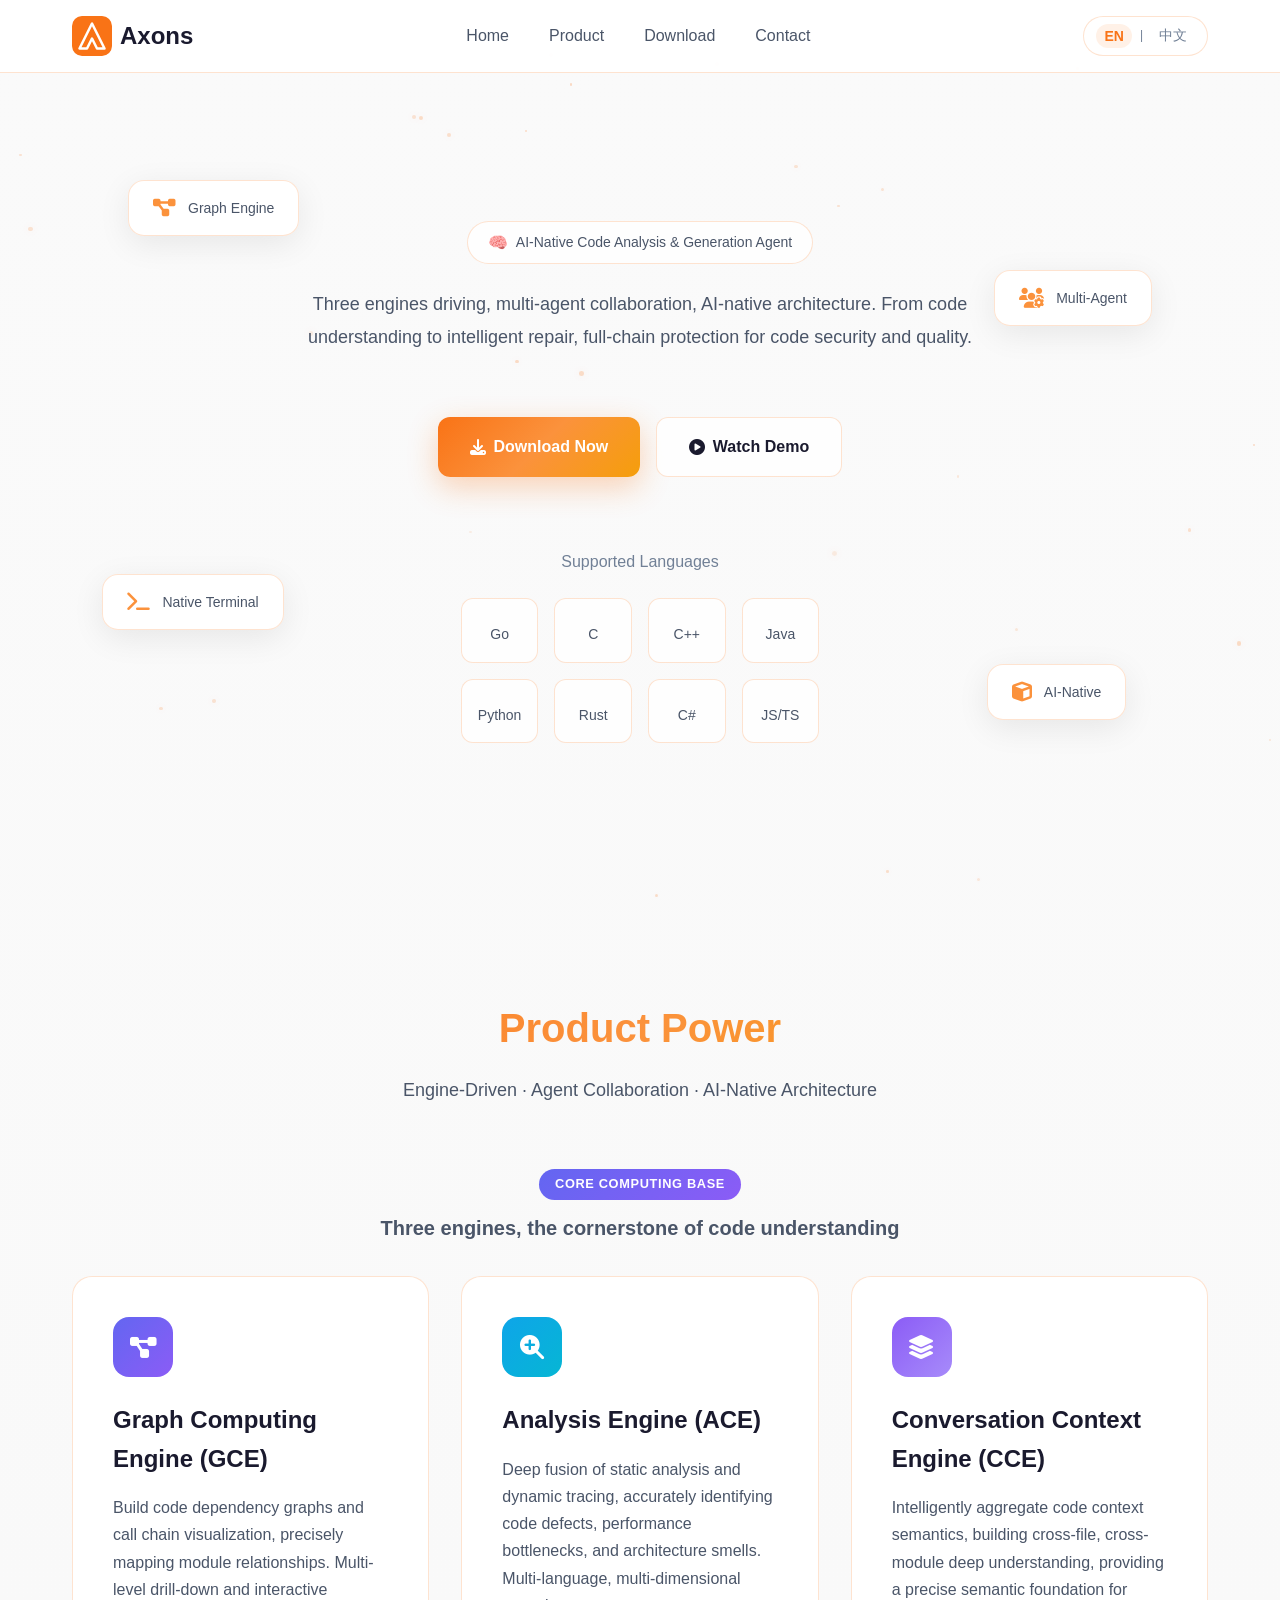
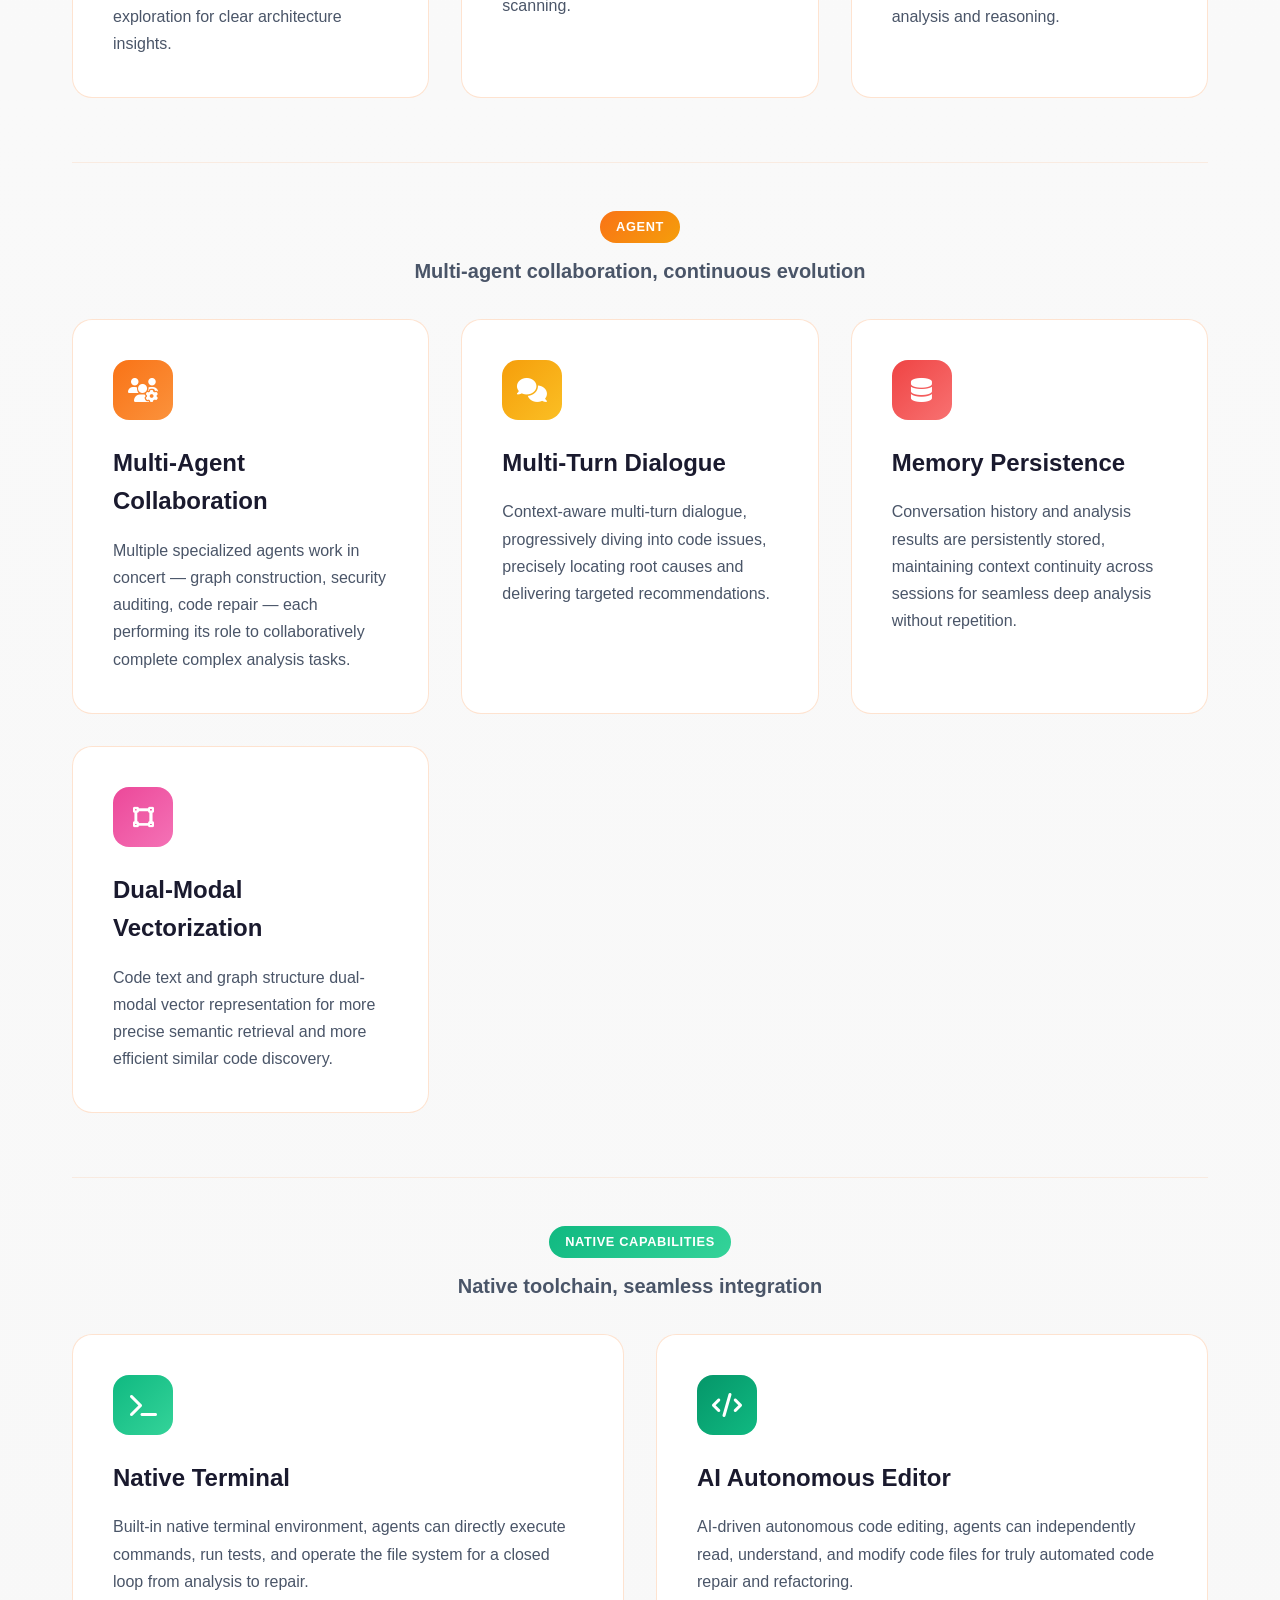
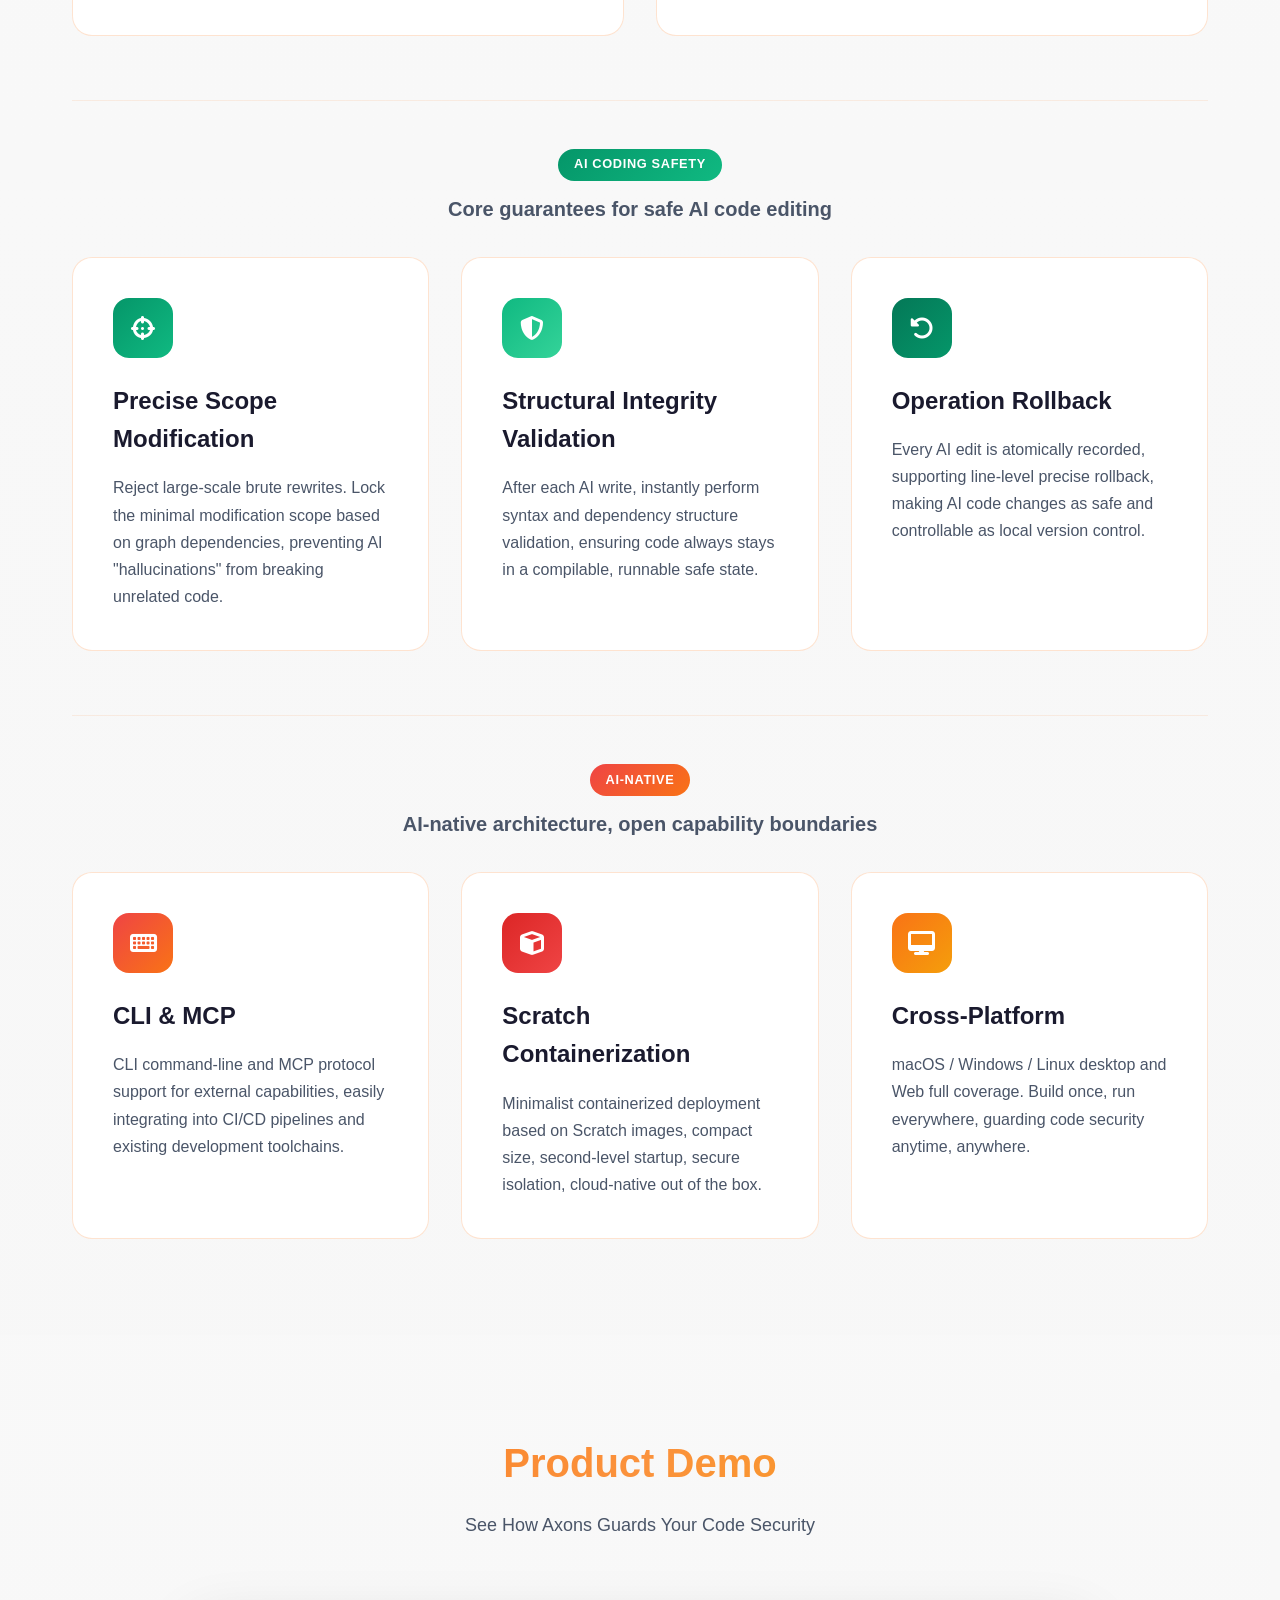
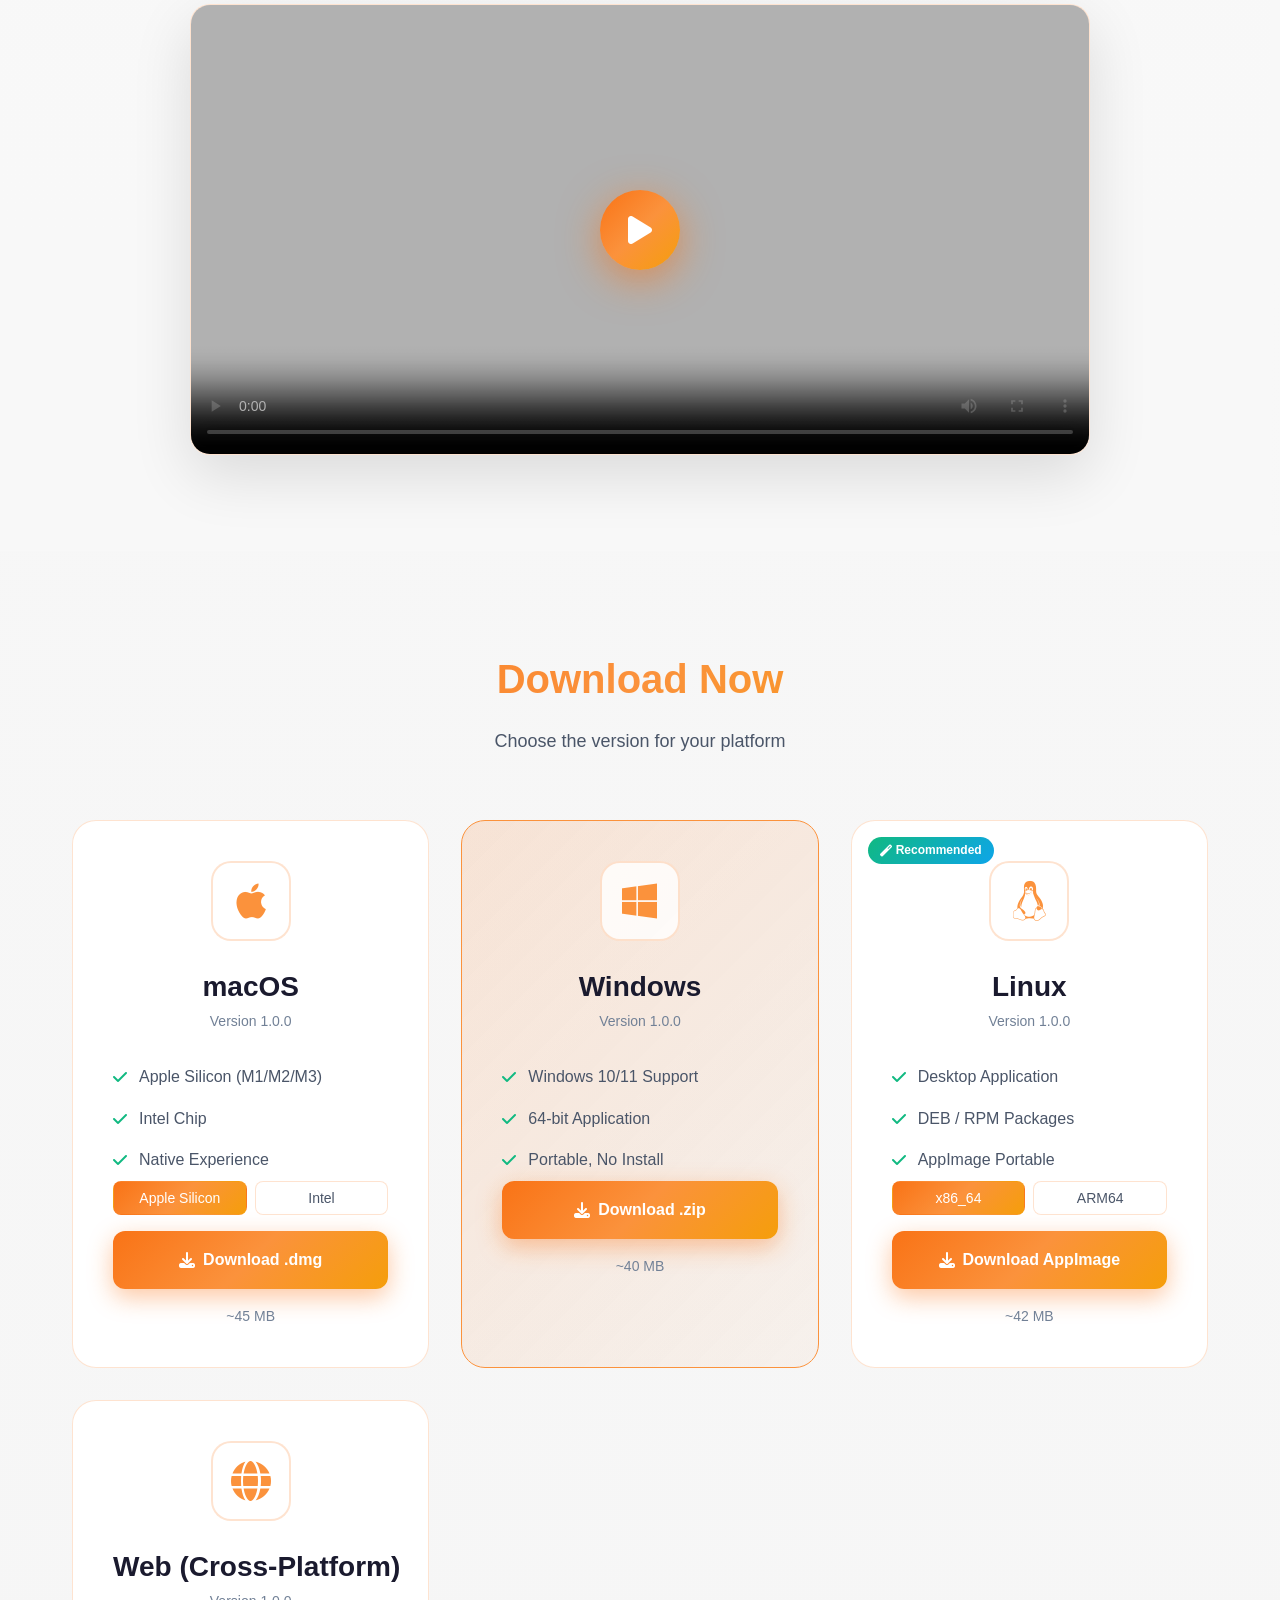
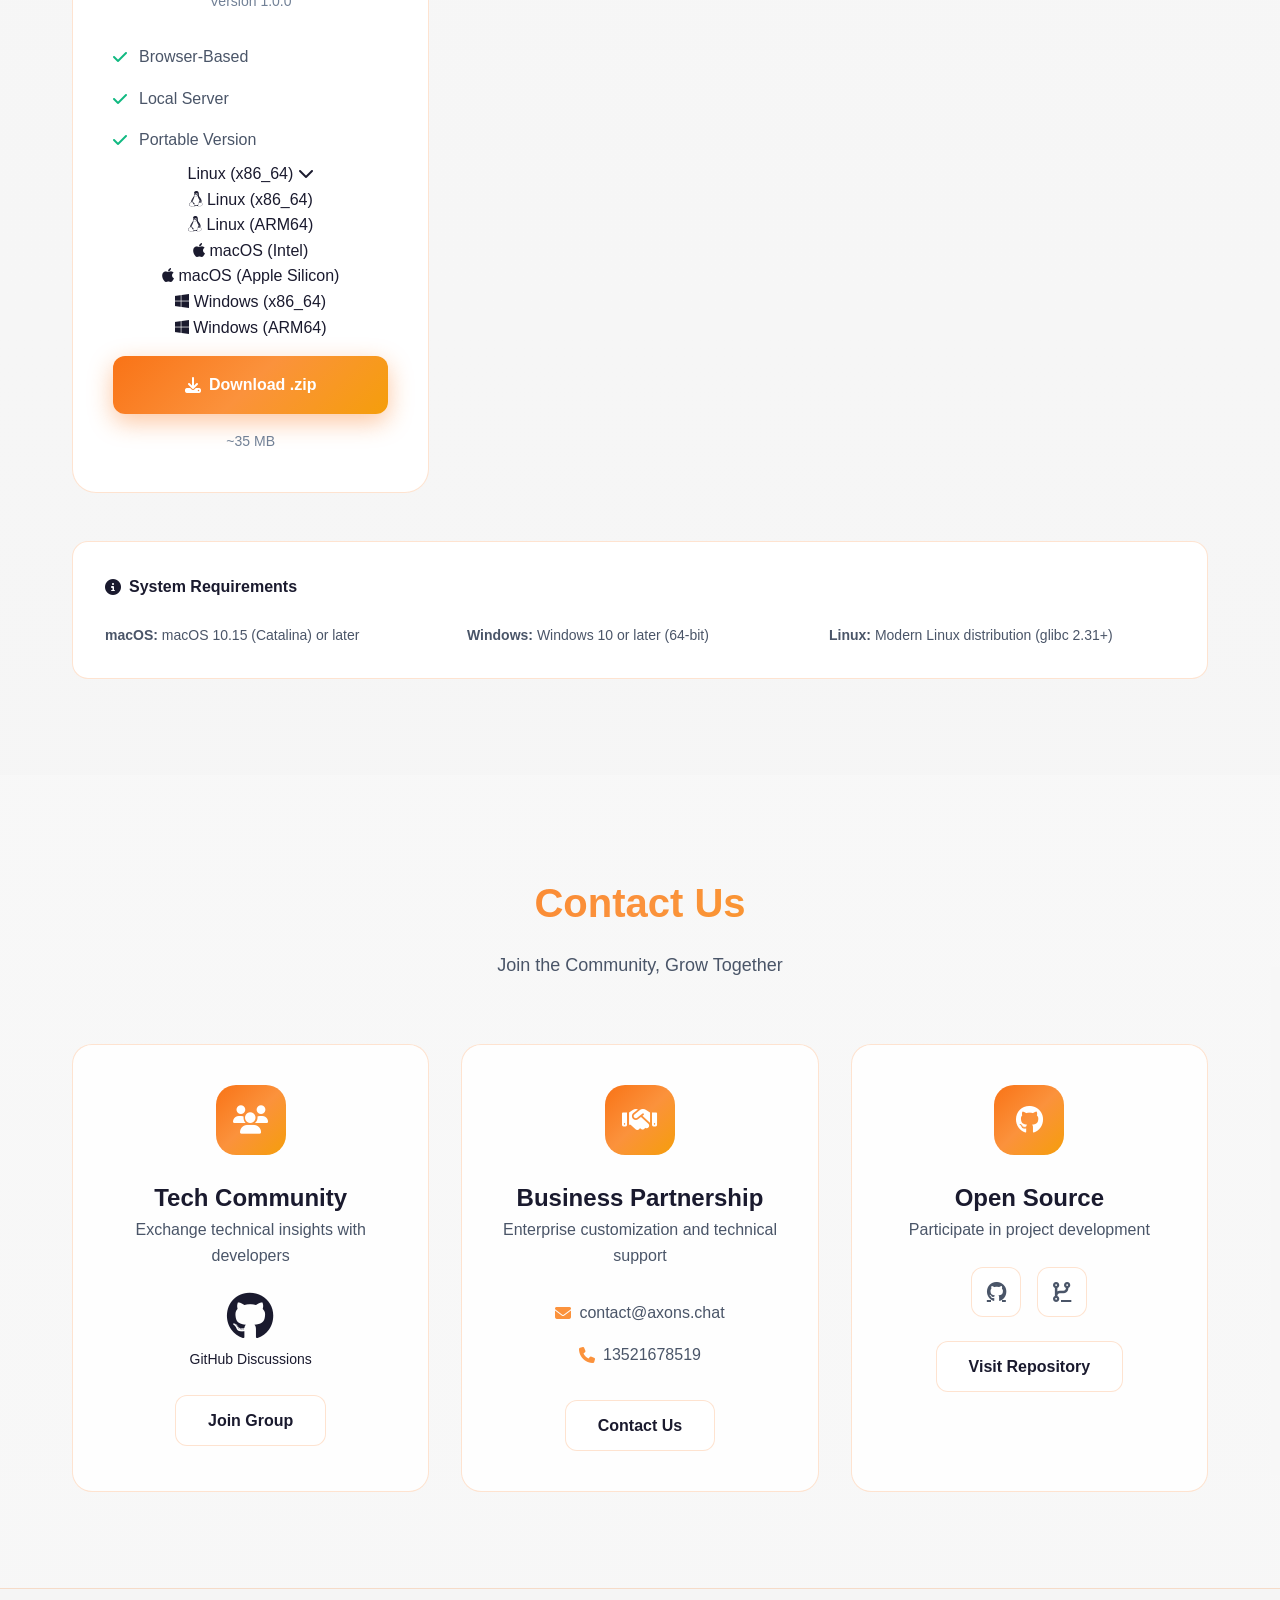
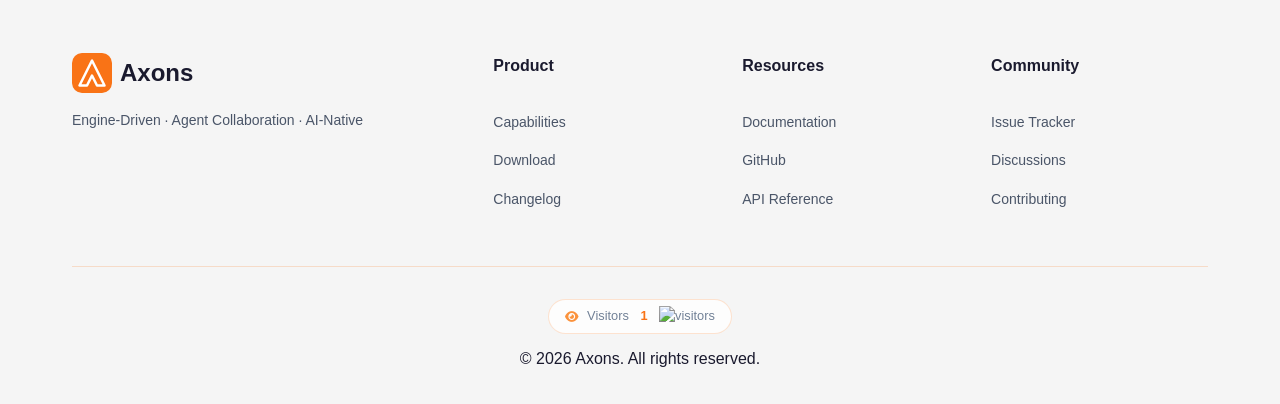
==== commit 202c74c1: "cr" ====
--- a/index.html
+++ b/index.html
@@ -577,6 +577,7 @@
                     <i class="fas fa-eye"></i>
                     <span data-i18n="footer.visitors">访客数</span>
                     <span class="visitor-count" id="visitor-count">--</span>
+                    <img class="visitor-badge-img" src="https://visitor-badge.laobi.icu/badge?page_id=axons.chat" alt="visitors" />
                 </div>
                 <p>&copy; 2026 Axons. All rights reserved.</p>
             </div>
--- a/styles.css
+++ b/styles.css
@@ -1231,8 +1231,15 @@
         font-weight: 700;
         color: var(--primary-color);
         min-width: 2ch;
-}
-
+    
+
+        .visitor-badge-img {
+            width: 0;
+            height: 0;
+            opacity: 0;
+            position: absolute;
+            pointer-events: none;
+        }
 .footer-bottom p {
     color: var(--text-muted);
     font-size: 0.875rem;
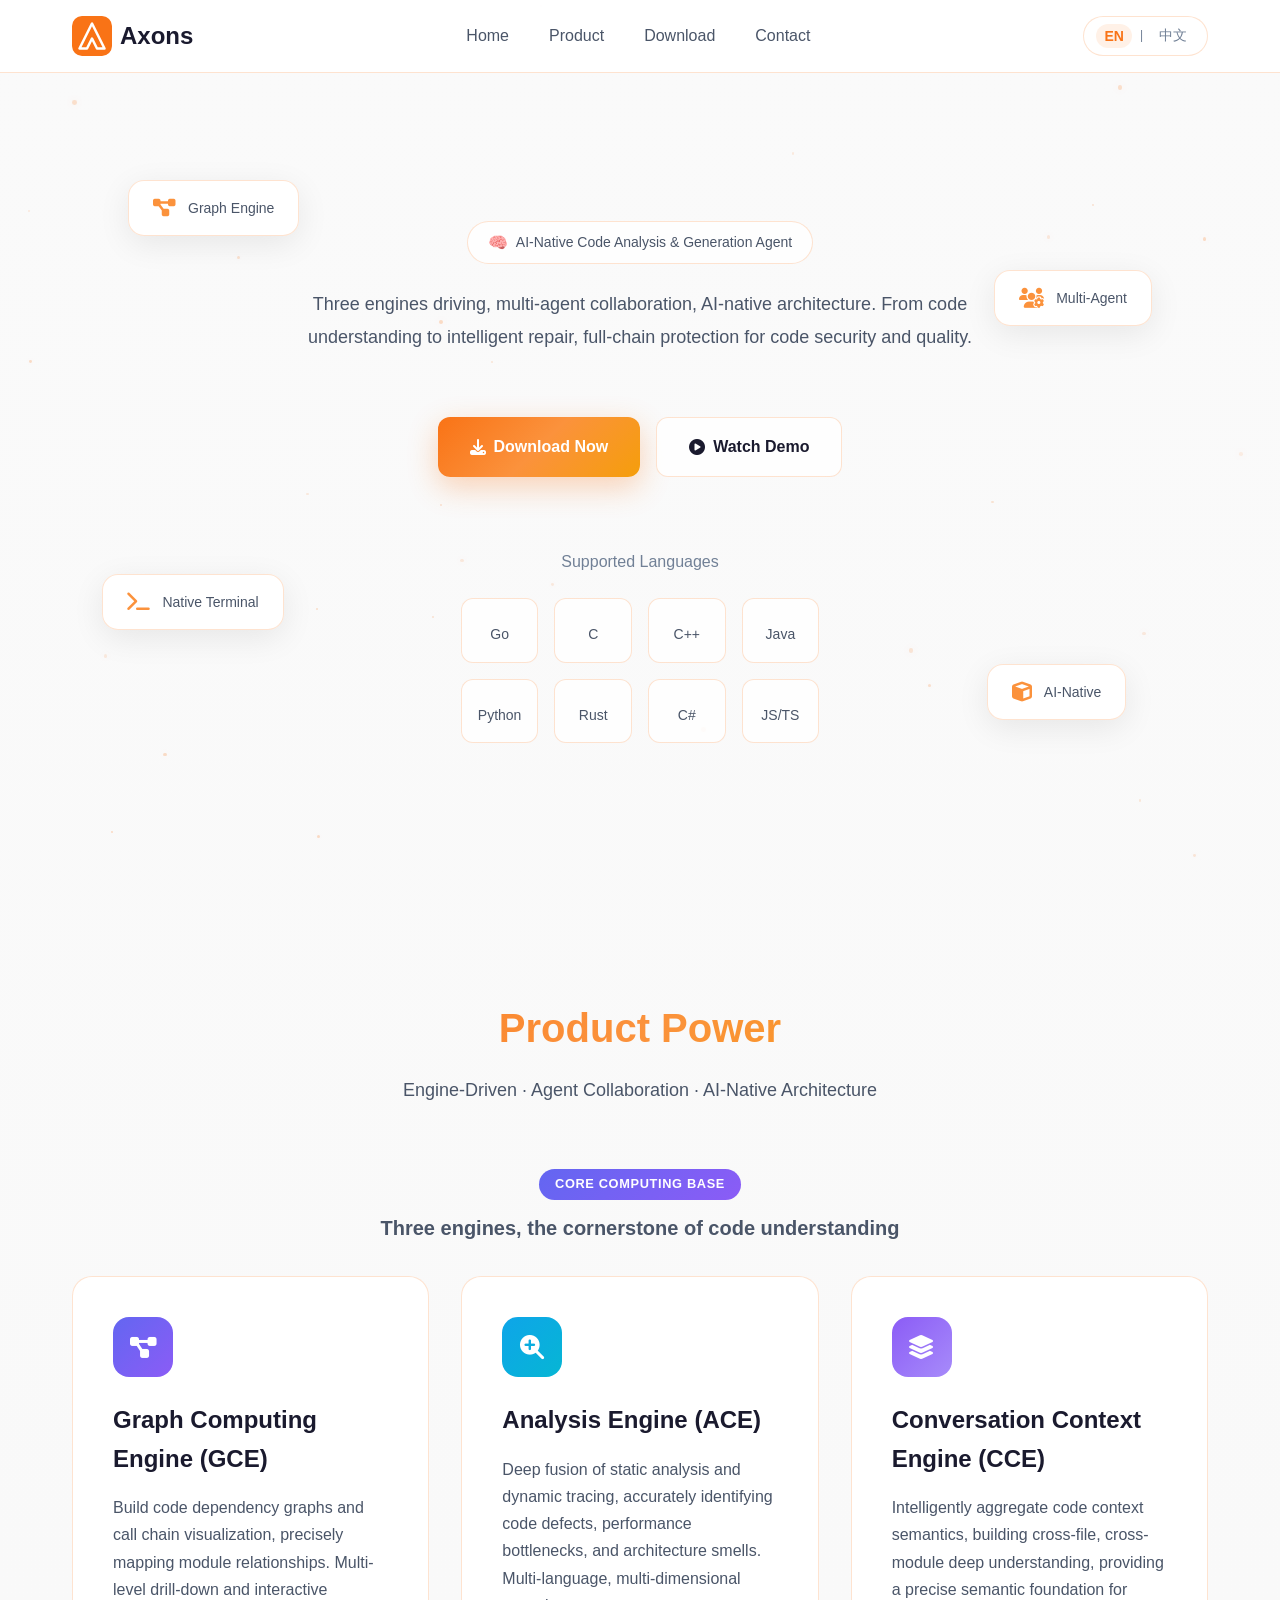
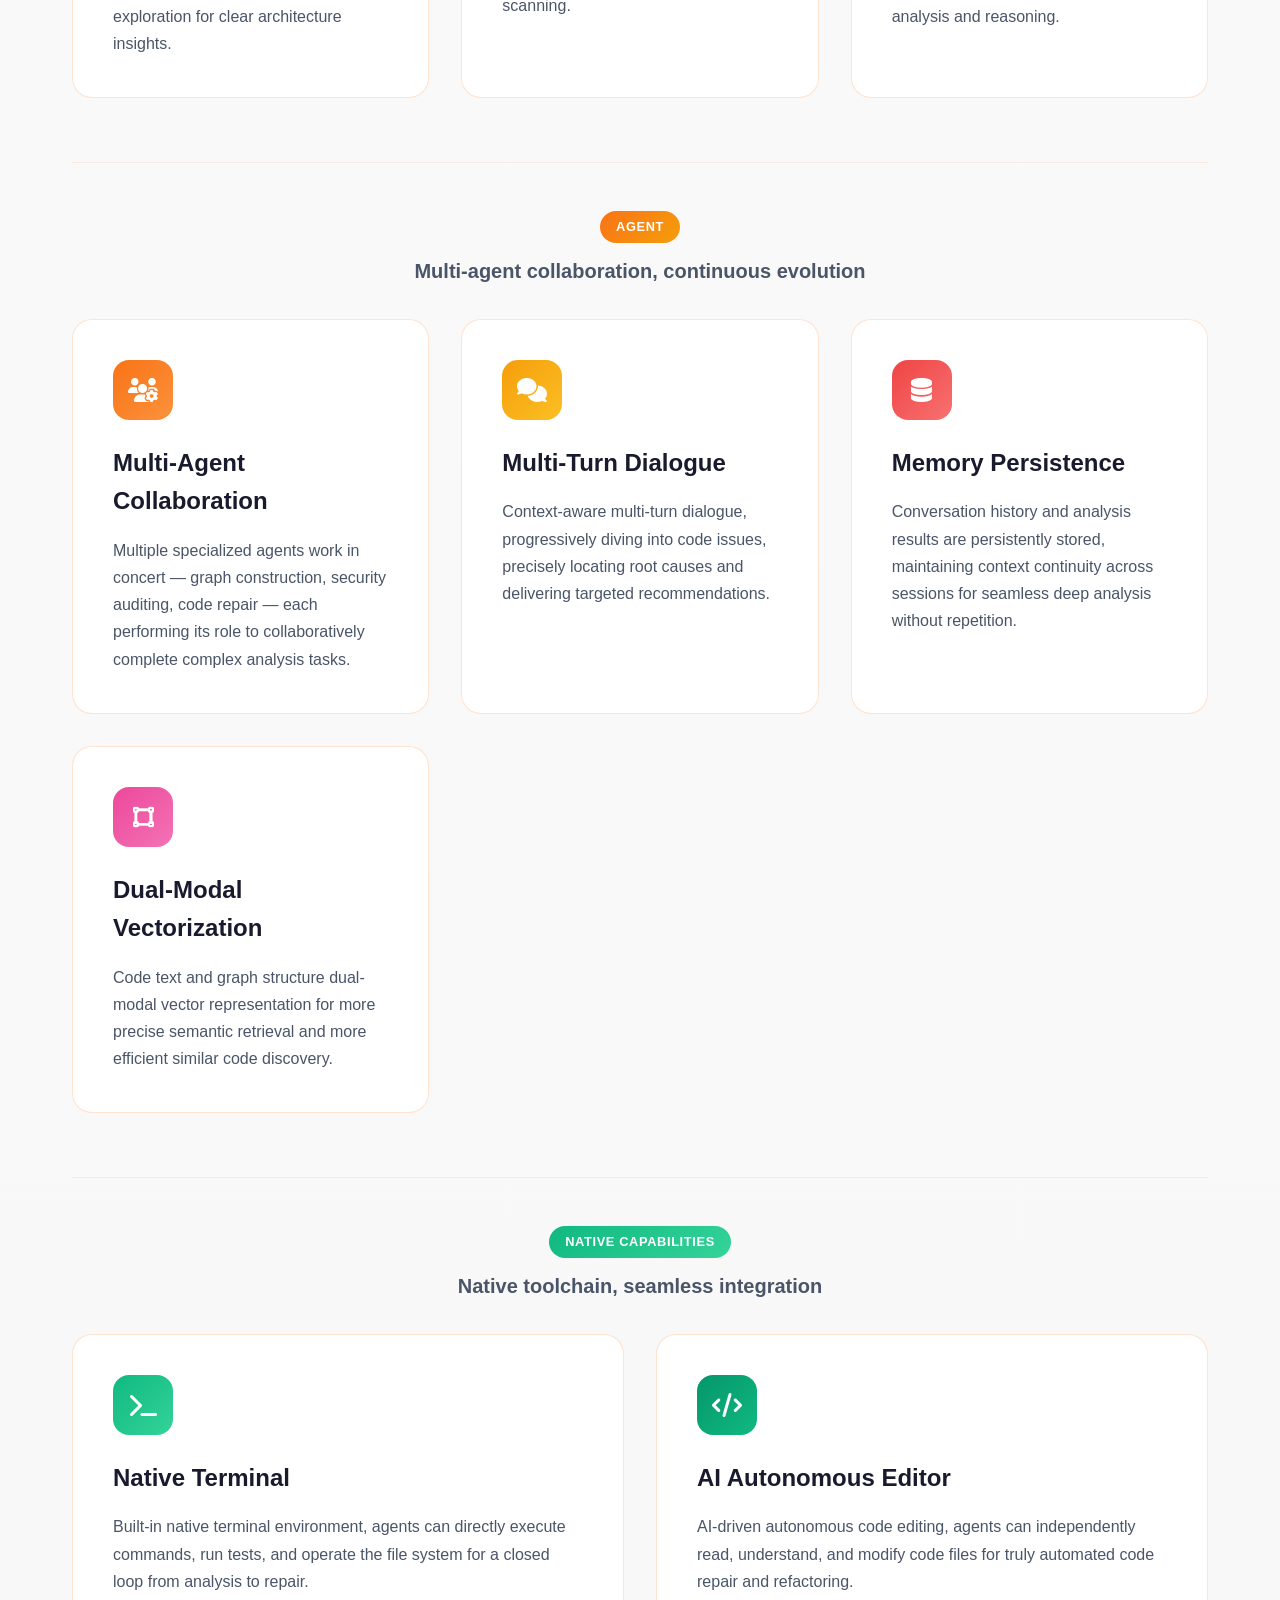
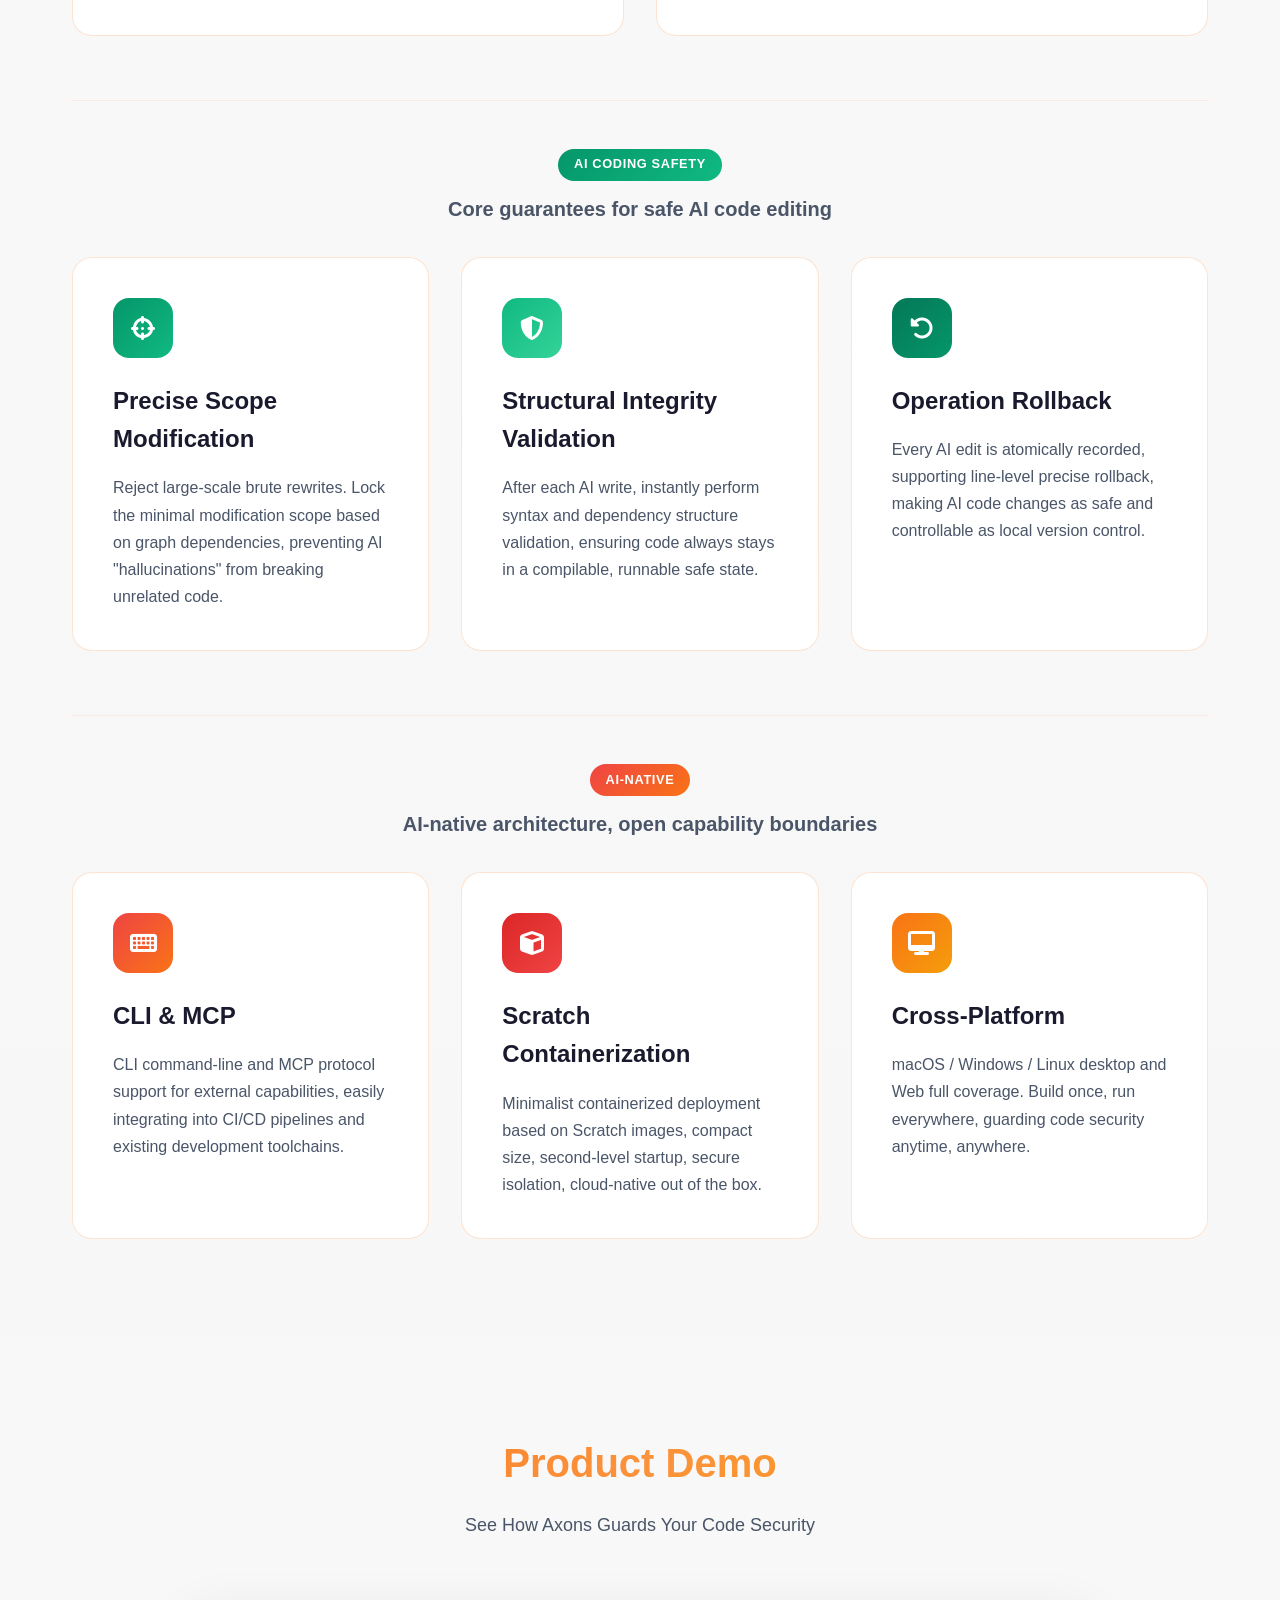
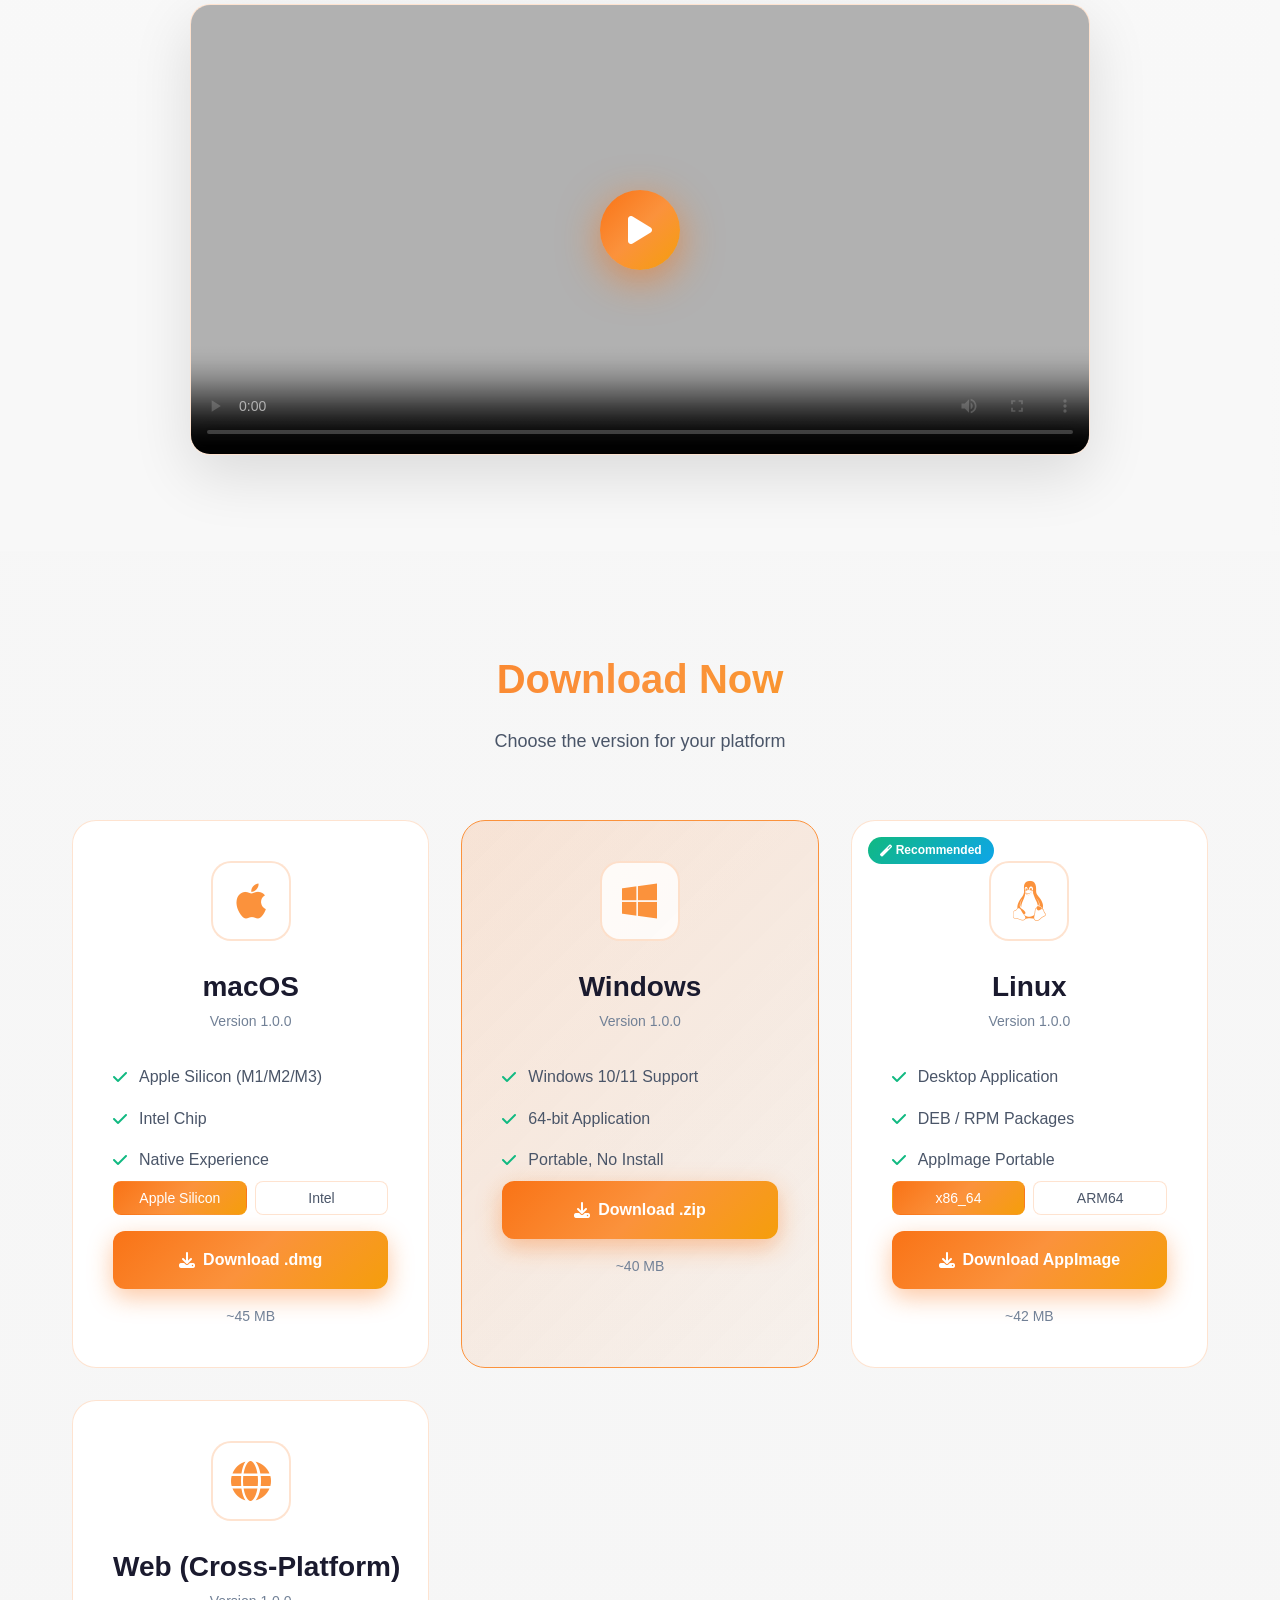
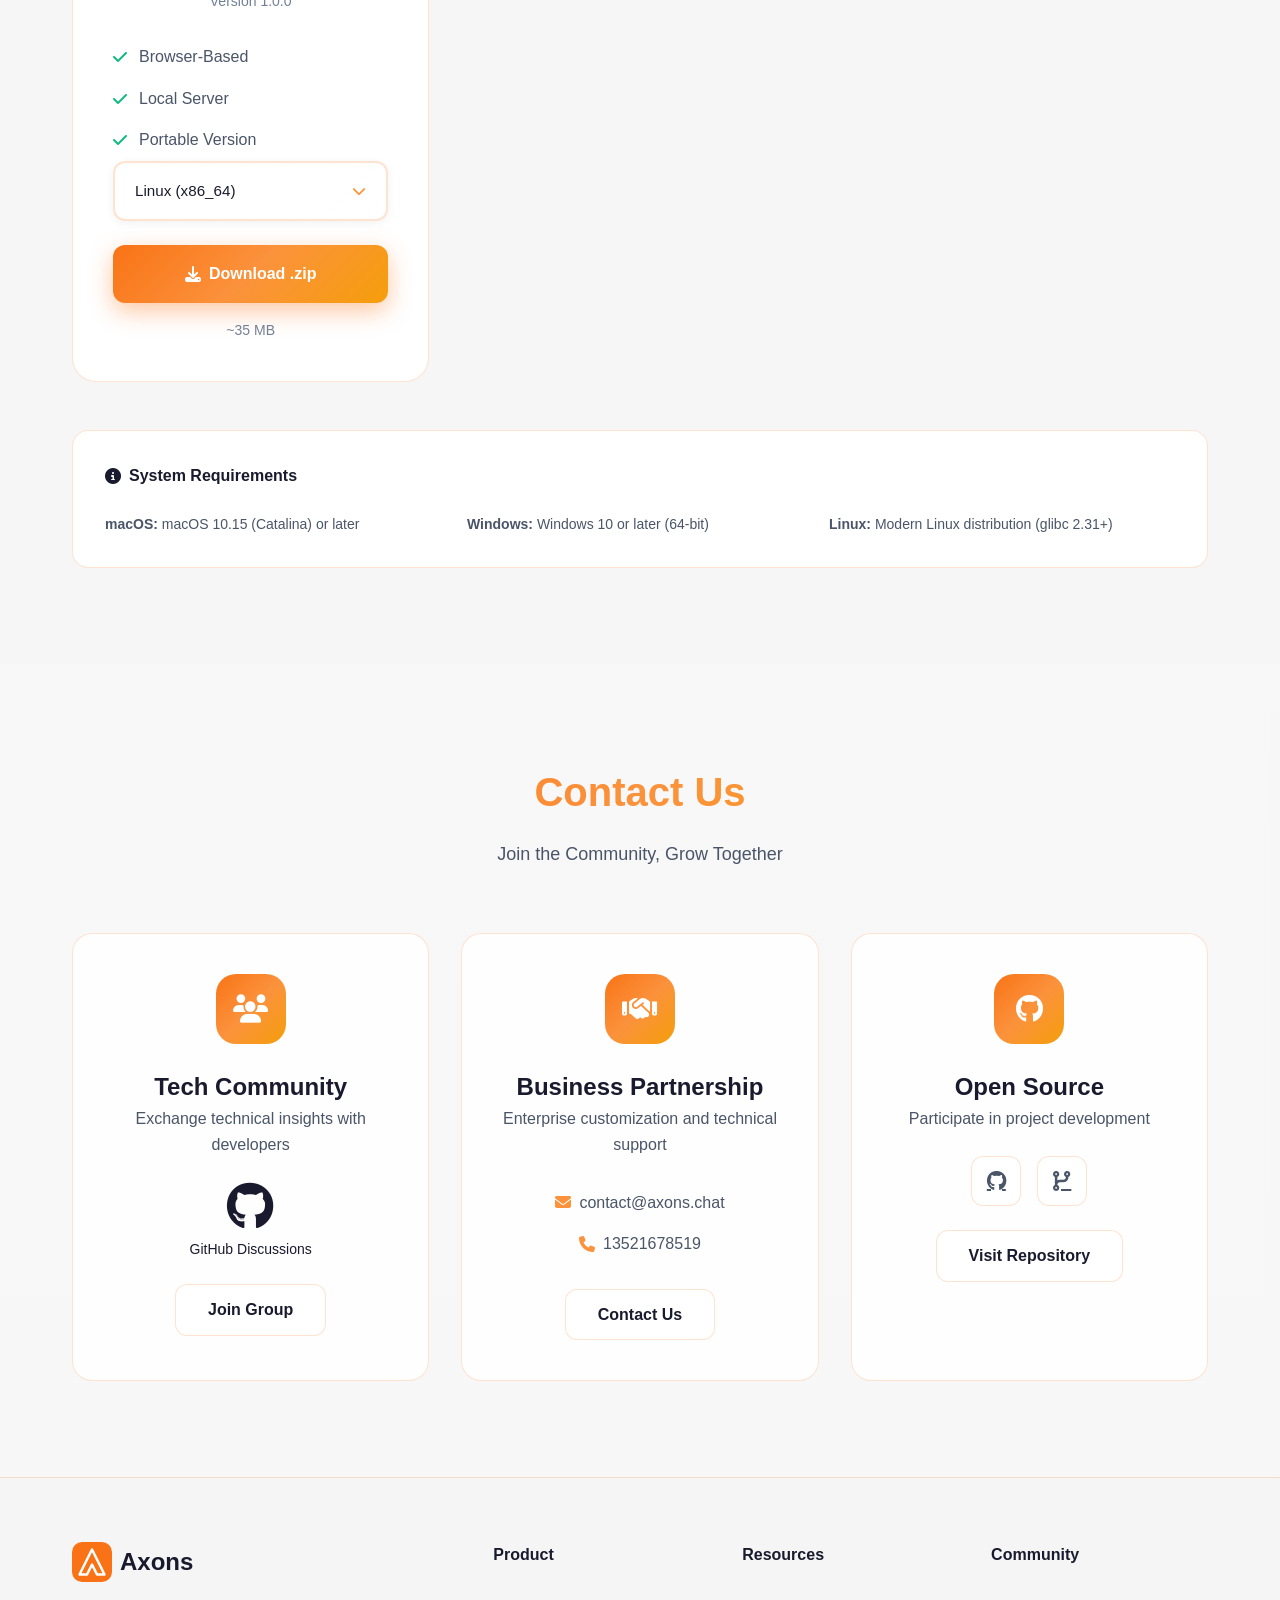
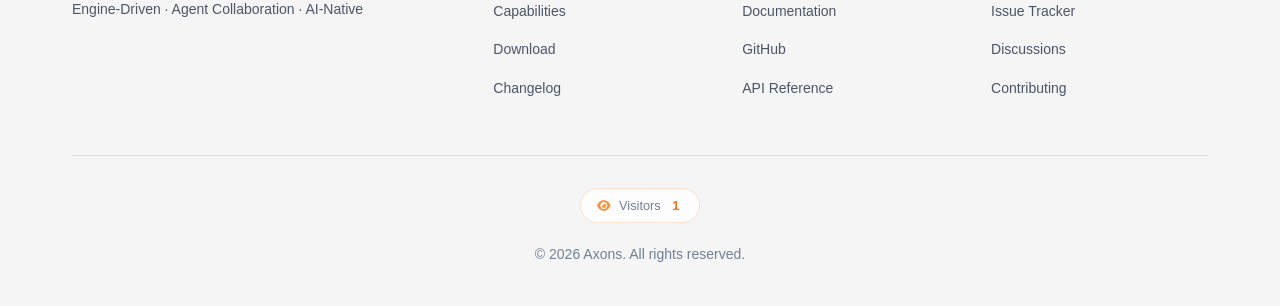
==== commit 262b79f0: "cr" ====
--- a/index.html
+++ b/index.html
@@ -577,7 +577,6 @@
                     <i class="fas fa-eye"></i>
                     <span data-i18n="footer.visitors">访客数</span>
                     <span class="visitor-count" id="visitor-count">--</span>
-                    <img class="visitor-badge-img" src="https://visitor-badge.laobi.icu/badge?page_id=axons.chat" alt="visitors" />
                 </div>
                 <p>&copy; 2026 Axons. All rights reserved.</p>
             </div>
--- a/styles.css
+++ b/styles.css
@@ -1204,42 +1204,35 @@
     padding-top: 2rem;
     border-top: 1px solid var(--border-color);
     display: flex;
-        flex-direction: column;
-        align-items: center;
-        gap: 0.75rem;
-    }
-    
-    .visitor-counter {
-        display: inline-flex;
-        align-items: center;
-        gap: 0.5rem;
-        padding: 0.4rem 1rem;
-        background: var(--bg-glass);
-        border: 1px solid var(--border-color);
-        border-radius: 20px;
-        font-size: 0.8rem;
-        color: var(--text-muted);
-        backdrop-filter: blur(10px);
-    }
-    
-    .visitor-counter i {
-        color: var(--primary-light);
-        font-size: 0.75rem;
-    }
-    
-    .visitor-count {
-        font-weight: 700;
-        color: var(--primary-color);
-        min-width: 2ch;
-    
-
-        .visitor-badge-img {
-            width: 0;
-            height: 0;
-            opacity: 0;
-            position: absolute;
-            pointer-events: none;
-        }
+    flex-direction: column;
+    align-items: center;
+    gap: 0.75rem;
+}
+
+.visitor-counter {
+    display: inline-flex;
+    align-items: center;
+    gap: 0.5rem;
+    padding: 0.4rem 1rem;
+    background: var(--bg-glass);
+    border: 1px solid var(--border-color);
+    border-radius: 20px;
+    font-size: 0.8rem;
+    color: var(--text-muted);
+    backdrop-filter: blur(10px);
+}
+
+.visitor-counter i {
+    color: var(--primary-light);
+    font-size: 0.75rem;
+}
+
+.visitor-count {
+    font-weight: 700;
+    color: var(--primary-color);
+    min-width: 2ch;
+}
+
 .footer-bottom p {
     color: var(--text-muted);
     font-size: 0.875rem;
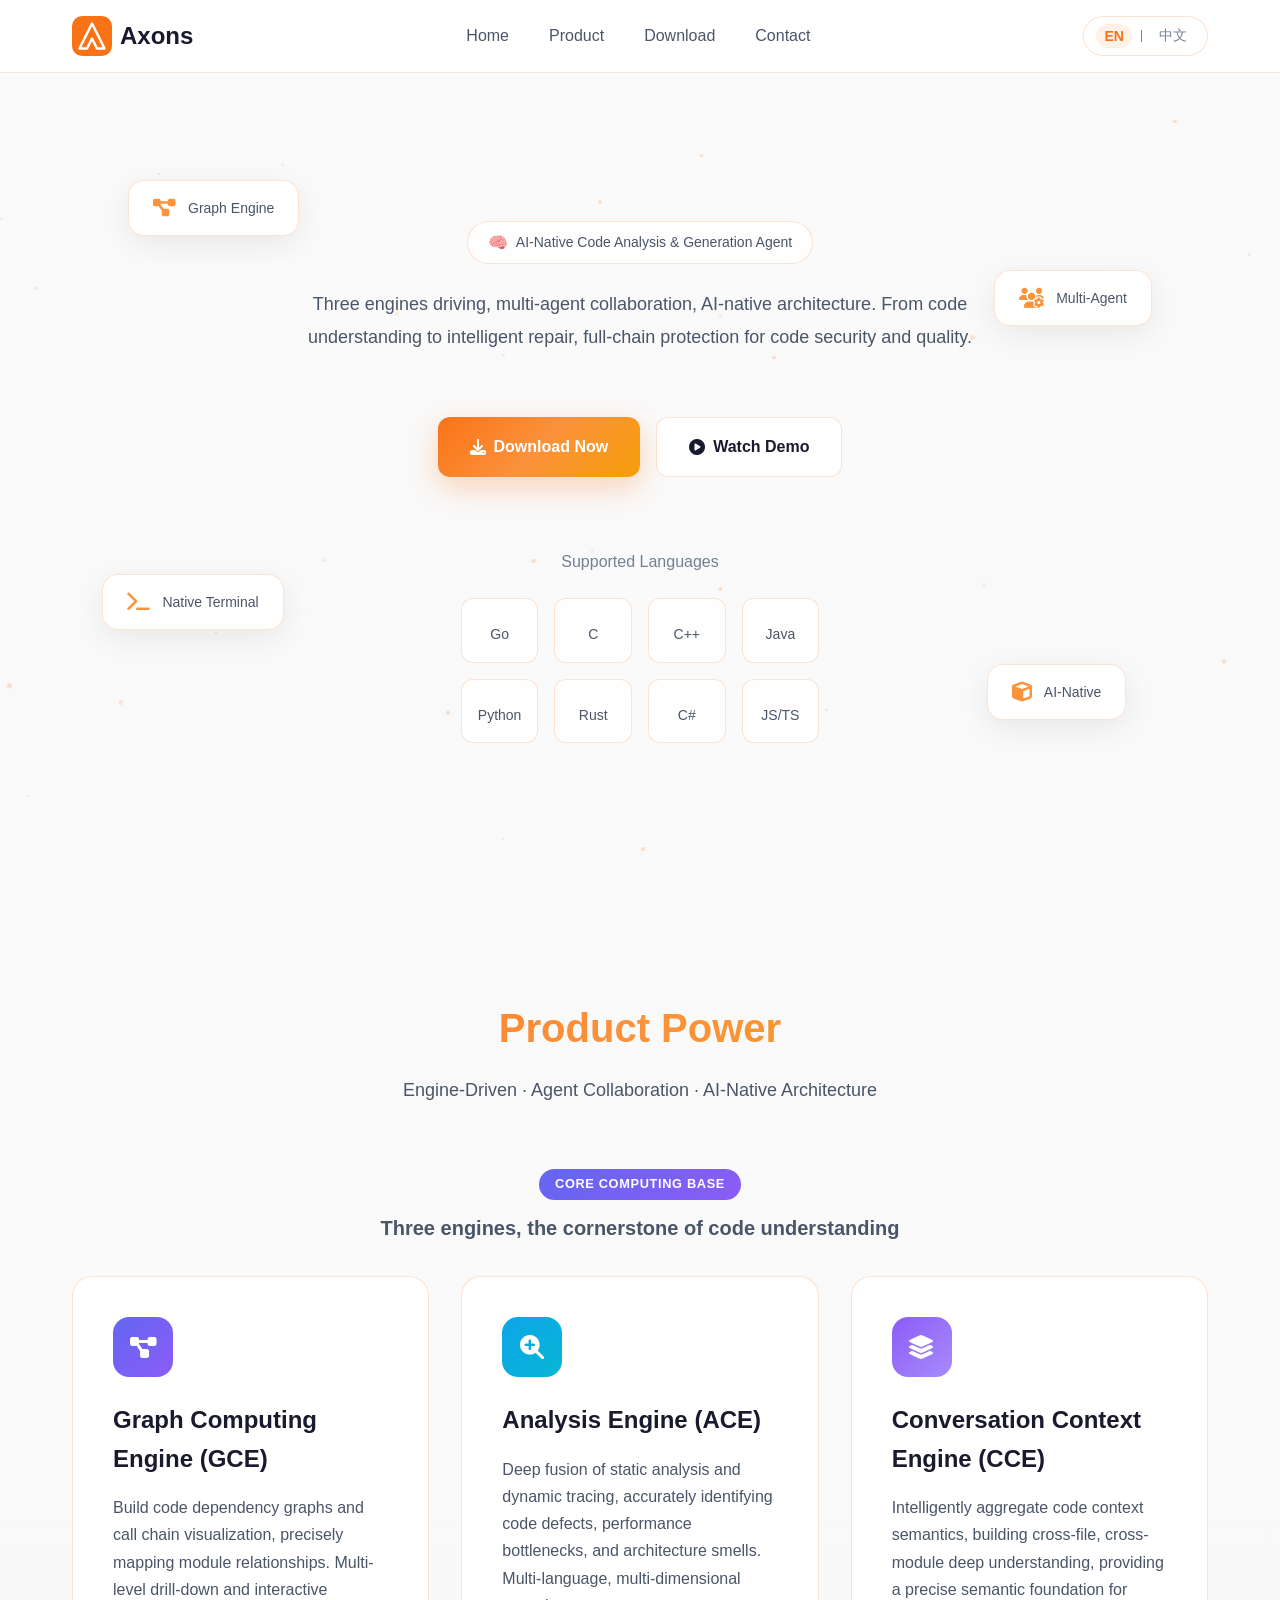
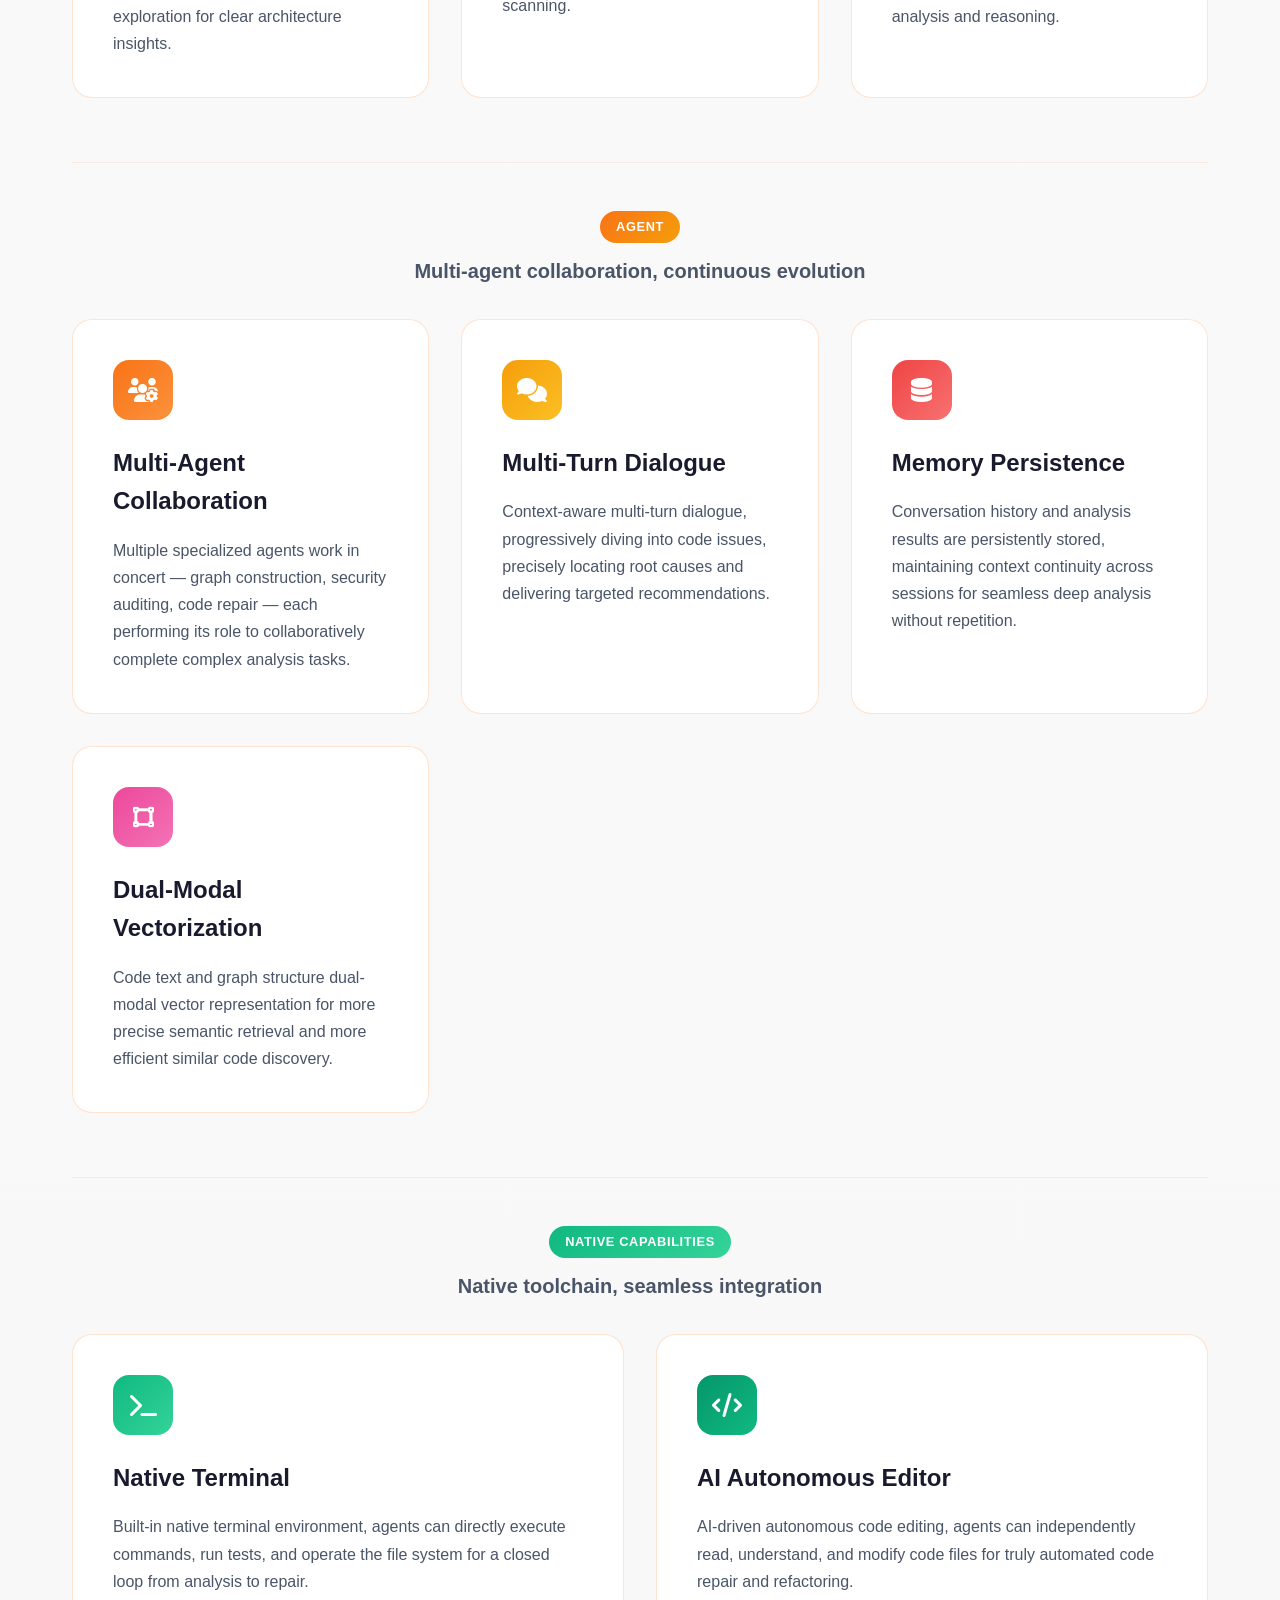
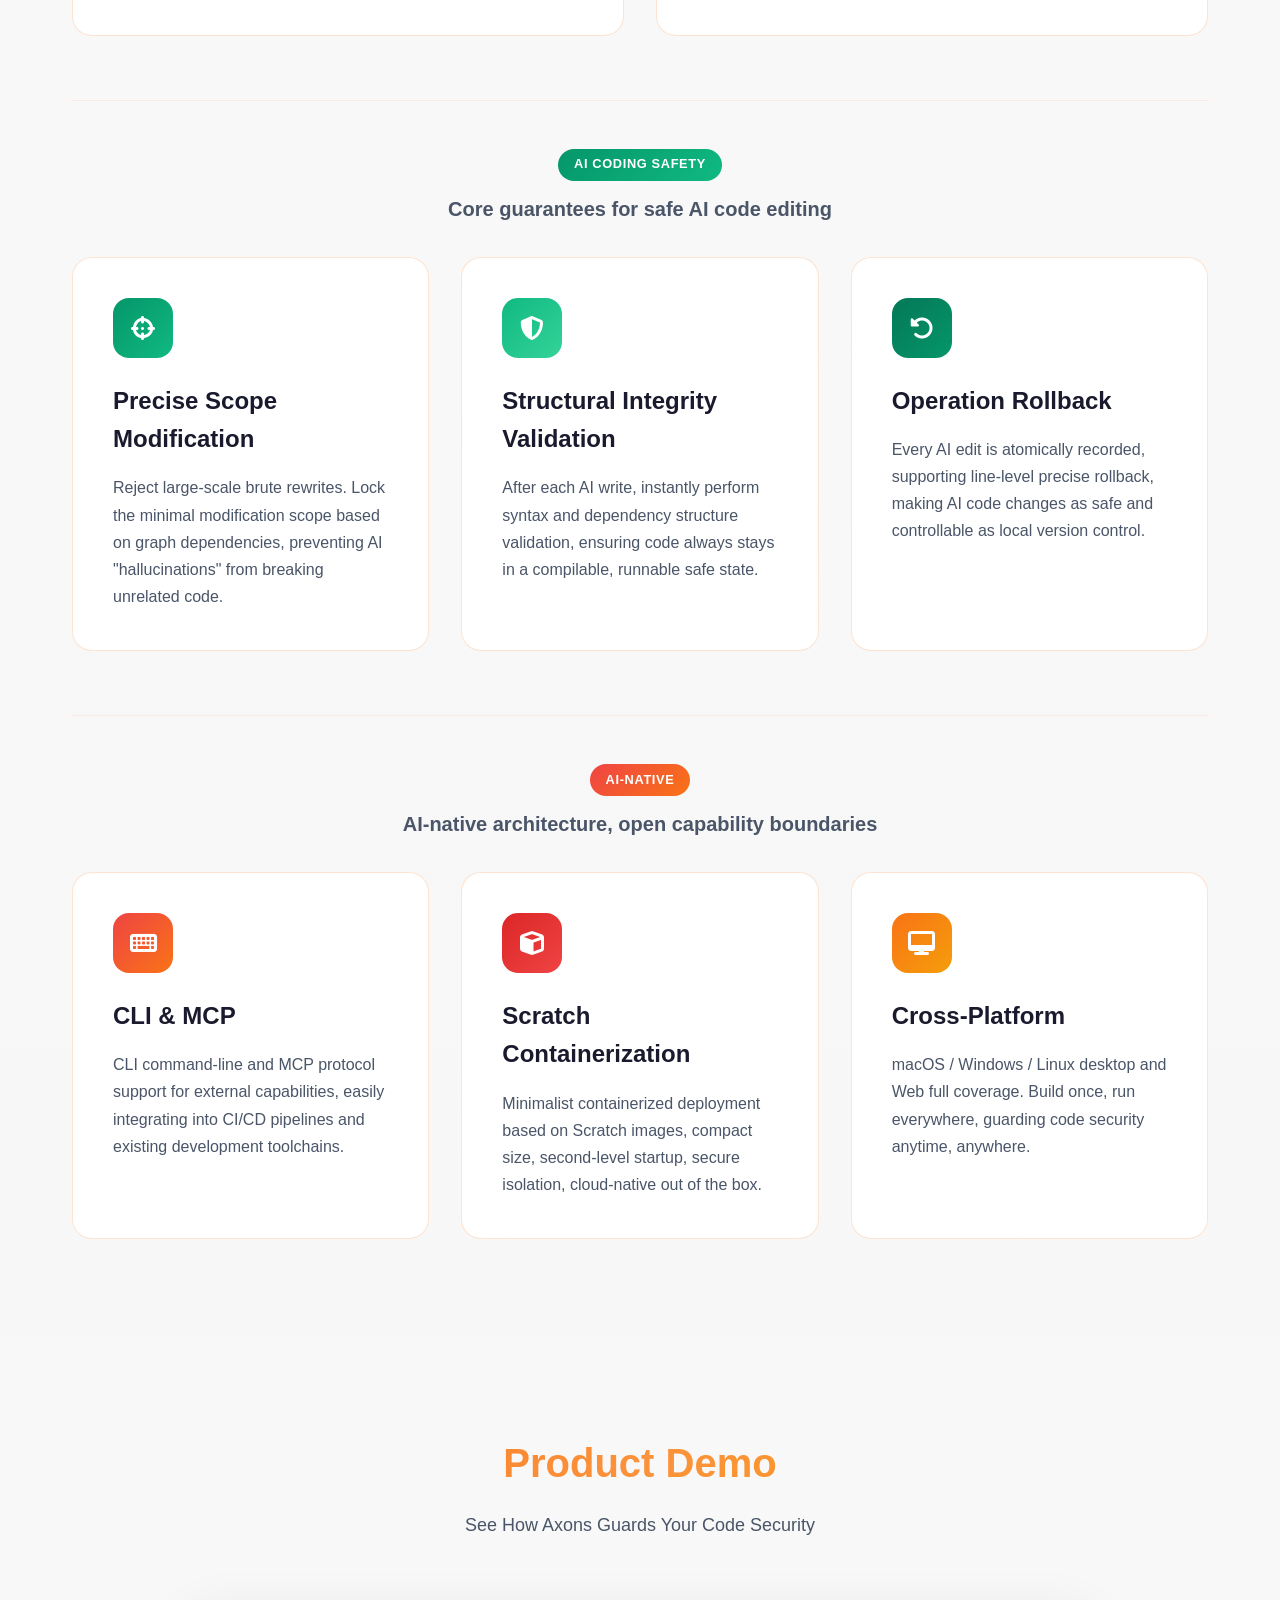
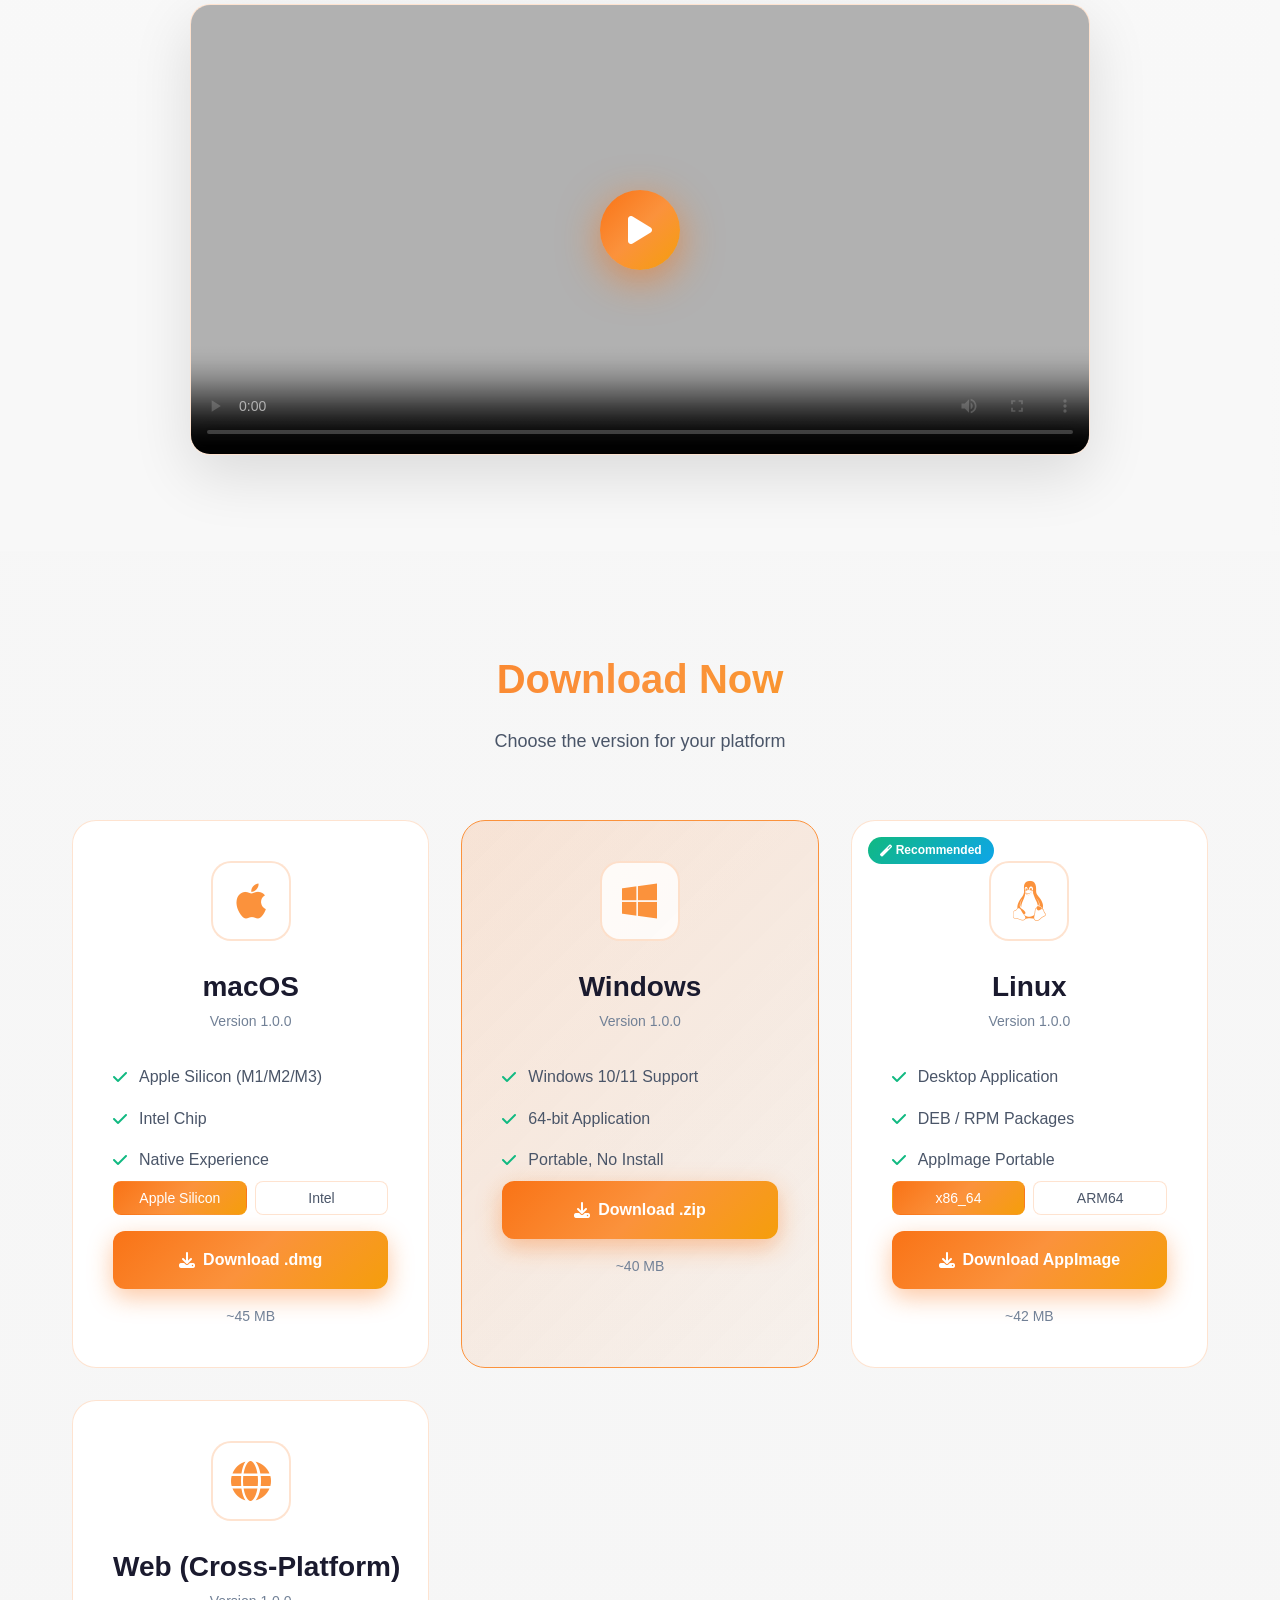
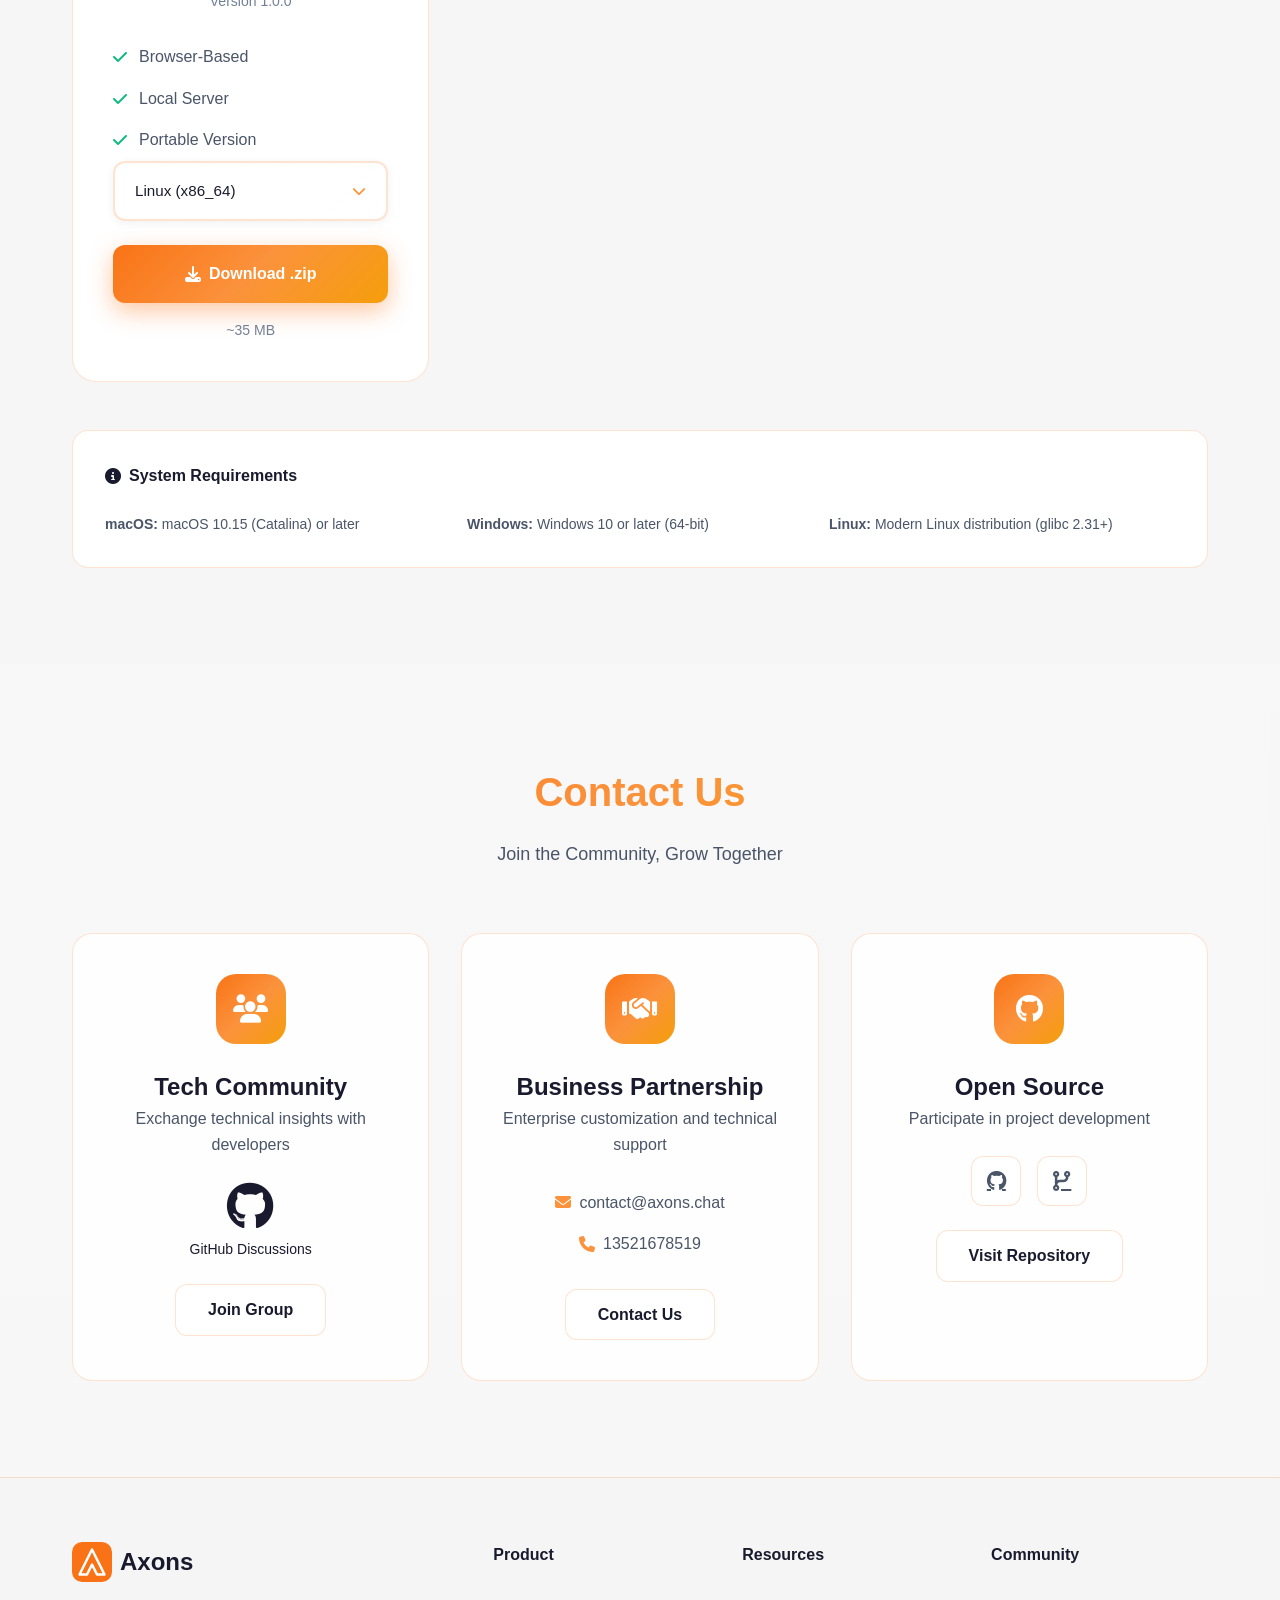
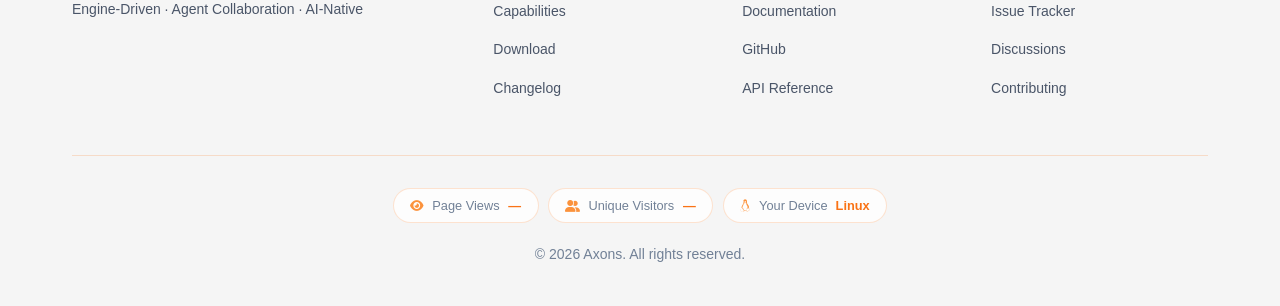
==== commit c447ef1a: "cr" ====
--- a/index.html
+++ b/index.html
@@ -573,13 +573,27 @@
                 </div>
             </div>
             <div class="footer-bottom">
-                <div class="visitor-counter">
-                    <i class="fas fa-eye"></i>
-                    <span data-i18n="footer.visitors">访客数</span>
-                    <span class="visitor-count" id="visitor-count">--</span>
+                <div class="visitor-stats">
+                    <div class="visitor-counter" title="Total visitors">
+                        <i class="fas fa-eye"></i>
+                        <span data-i18n="footer.visitors.pv">总访问</span>
+                        <span class="visitor-count" id="busuanzi_value_site_pv">--</span>
+                        </div>
+                        <div class="visitor-counter" title="Unique visitors">
+                            <i class="fas fa-user-friends"></i>
+                            <span data-i18n="footer.visitors.uv">独立访客</span>
+                            <span class="visitor-count" id="busuanzi_value_site_uv">--</span>
+                        </div>
+                        <div class="visitor-counter device-counter" id="device-counter" title="Your device">
+                            <i class="fas" id="device-icon"></i>
+                            <span data-i18n="footer.visitors.device">当前设备</span>
+                            <span class="visitor-count" id="device-name">--</span>
+                        </div>
                 </div>
                 <p>&copy; 2026 Axons. All rights reserved.</p>
             </div>
+            <!-- 不蒜子统计（跨设备 PV/UV） -->
+            <script async src="//busuanzi.ibruce.info/busuanzi/2.3/busuanzi.pure.mini.js"></script>
         </div>
     </footer>
 
--- a/styles.css
+++ b/styles.css
@@ -1222,6 +1222,17 @@
     backdrop-filter: blur(10px);
 }
 
+.visitor-stats {
+    display: flex;
+    flex-wrap: wrap;
+    justify-content: center;
+    align-items: center;
+    gap: 0.6rem;
+}
+
+.device-counter i {
+    color: var(--primary-color);
+}
 .visitor-counter i {
     color: var(--primary-light);
     font-size: 0.75rem;
